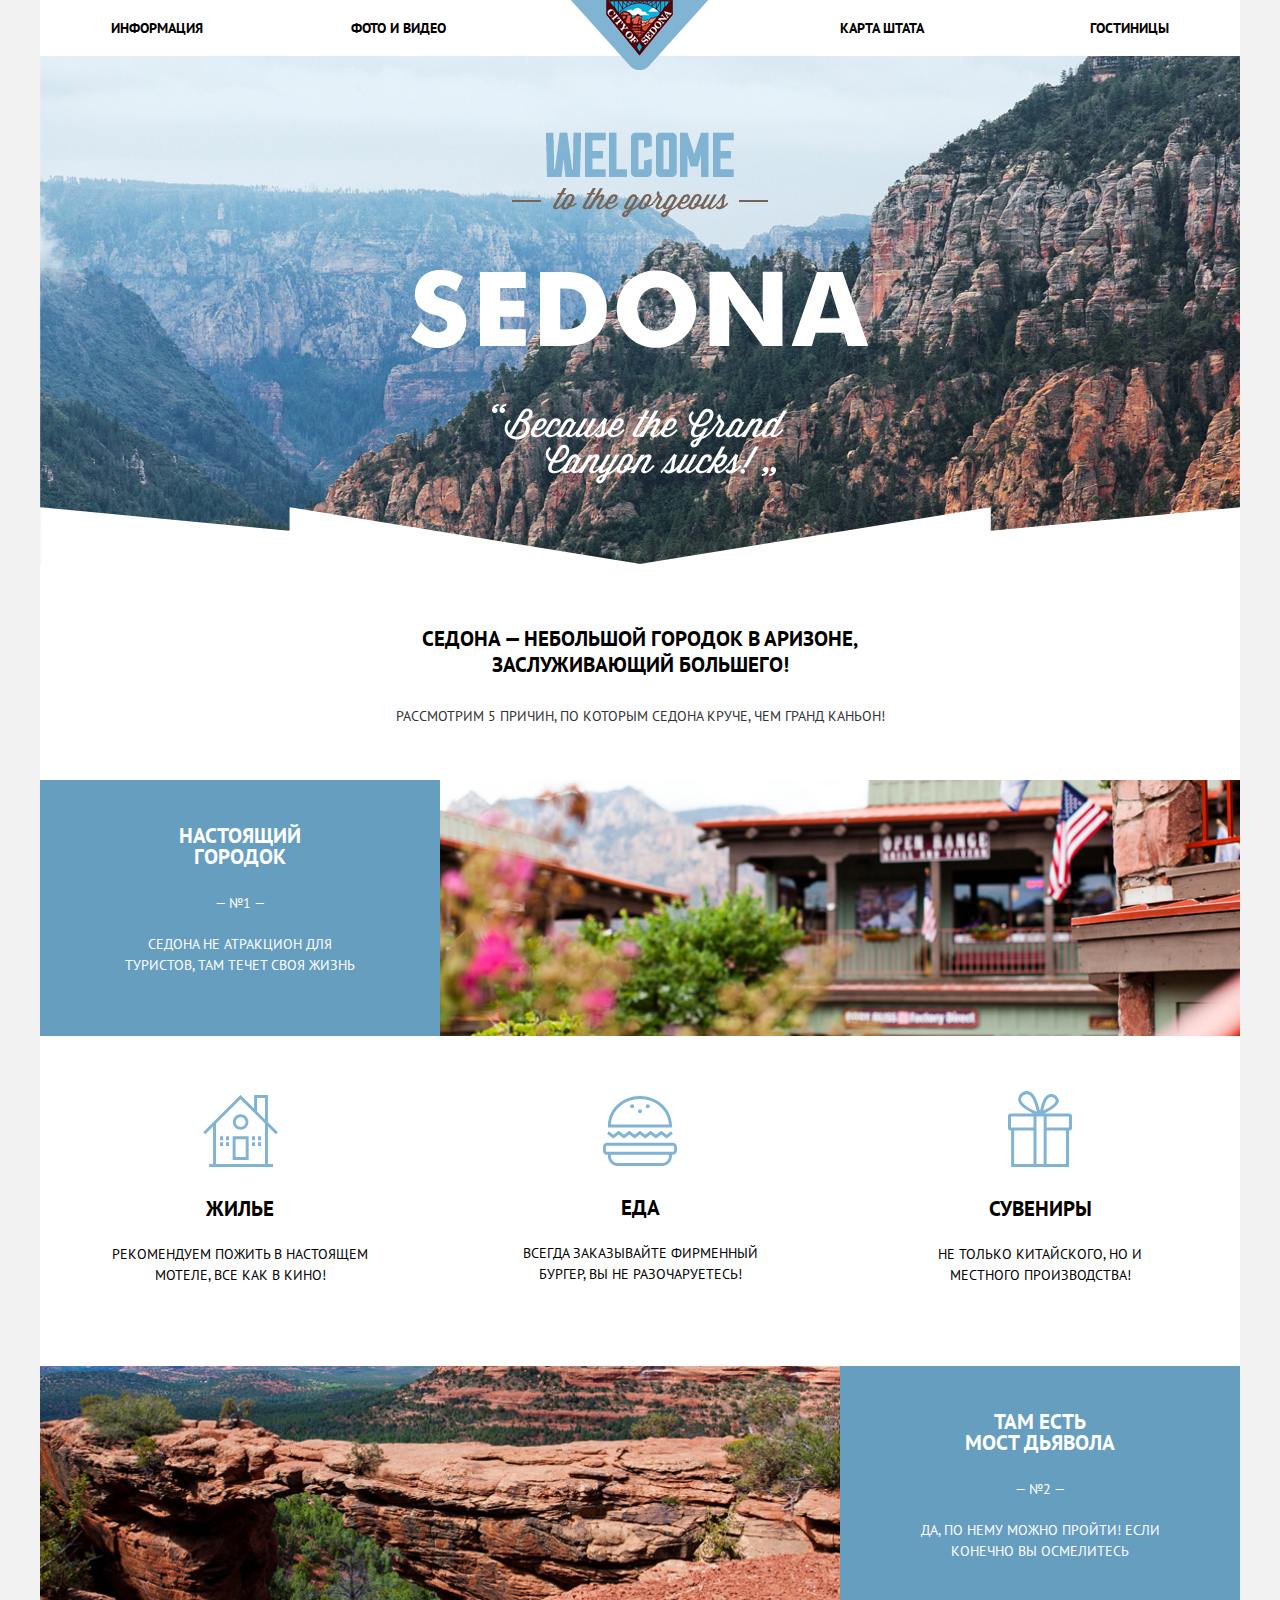
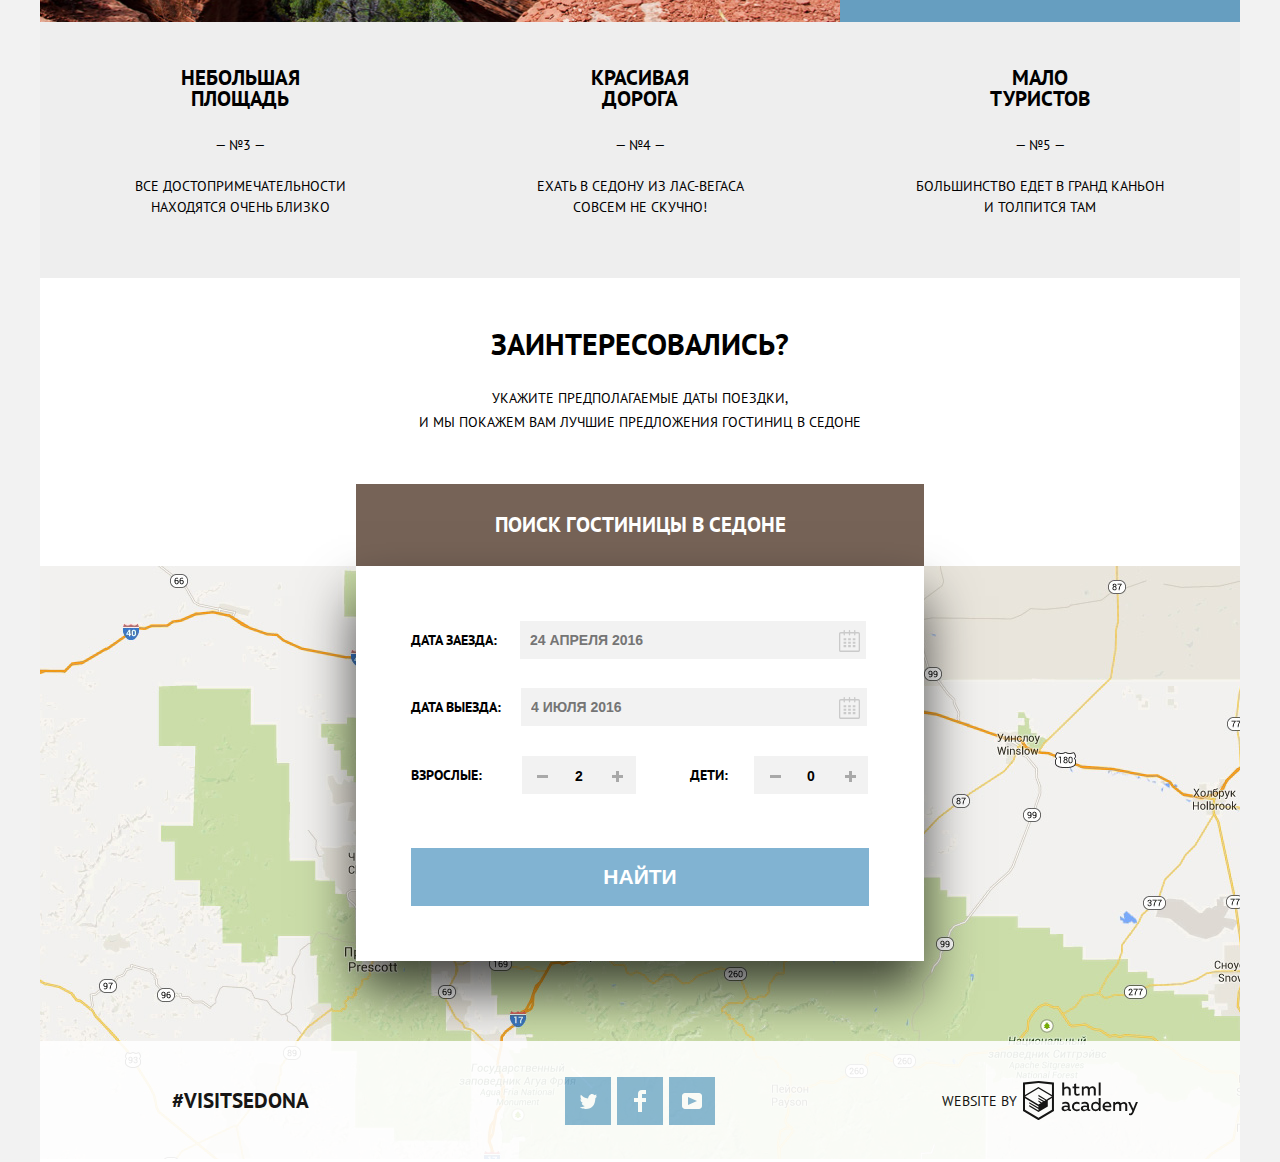
==== index.html @ 902f7853 "Полностью индексная и каталог" ====
<!DOCTYPE html>
<html lang="ru">
	<head>
		<meta charset="utf-8">
		<title>HTML Academy: Седона</title>
		<link href="css/normalize.css" rel="stylesheet">
		<link href="css/style.css" rel="stylesheet">
		<link href='https://fonts.googleapis.com/css?family=PT+Sans:400,700&subset=latin,cyrillic' rel='stylesheet' type='text/css'>
	</head>
	<body>
		<header class="main-header">
			<nav class="main-navigation">
				<a class="header-logo" href="index.html">
					<img src="img/logo.png" width="138" height="70" alt="Логотип city of Sedona">
				</a>
				<div class="container">
					<ul class="site-navigation site-navigation-left">
						<li><a href="info.html">информация</a></li>
						<li><a href="photo.html">фото и видео</a></li>
					</ul>
					<ul class="site-navigation site-navigation-right">
						<li><a href="statemap.html">карта штата</a></li>
						<li><a href="catalog.html">гостиницы</a></li>
					</ul>
				</div>
			</nav>
		</header>
		<main class="container">
			<section class="welcome-to-sedona">
				<h1 class="visually-hidden">Добро пожаловать в Седону</h1>
			</section>
			<section class="features-promo">
				<h2>Седона &mdash; небольшой городок в Аризоне,<br> заслуживающий большего!</h2>
				<p>Рассмотрим 5 причин, по которым Седона круче, чем Гранд каньон!</p>
			</section>
			<section class="features-list">
				<section class="feature pictured right">
					<h2>Настоящий<br>городок</h2>
					<span>&mdash; №1 &mdash;</span>
					<p>Седона не атракцион для туристов, там течет своя жизнь</p>
					<img src="img/motel_small.jpg" width="800" height="256" alt="Open Range">
				</section>
				<section class="feature with-icon apartments">
					<div class="feature-logo"><img src="img/icon-1.svg" alt="Логотип жилье"></div>
					<h2>Жилье</h2>
					<p>Рекомендуем пожить в настоящем<br>мотеле, все как в кино!</p>
				</section>
				<section class="feature with-icon food">
					<div class="feature-logo"><img src="img/icon-3.svg" alt="Логотип еда"></div>
					<h2>Еда</h2>
					<p>Всегда заказывайте фирменный бургер, вы не разочаруетесь!</p>
				</section>
				<section class="feature with-icon">
					<div class="feature-logo"><img src="img/icon-2.svg" alt="Логотип сувениры"></div>
					<h2>Сувениры</h2>
					<p>Не только китайского, но и местного производства!</p>
				</section>
				<section class="feature pictured left">
					<h2>Там&nbsp;есть<br>мост&nbsp;дьявола</h2>
					<span>&mdash; №2 &mdash;</span>
					<p>Да, по нему можно пройти! если конечно вы осмелитесь</p>
					<img src="img/canyon_small.jpg" width="800" height="256" alt="Devils bridge">
				</section>
				<section class="feature alternative">
					<h2>Небольшая<br>площадь</h2>
					<span>&mdash; №3 &mdash;</span>
					<p>Все достопримечательности находятся очень близко</p>
				</section>
				<section class="feature alternative">
					<h2>Красивая<br>дорога</h2>
					<span>&mdash; №4 &mdash;</span>
					<p>Ехать в Седону из Лас-Вегаса совсем не скучно!</p>
				</section>
				<section class="feature alternative">
					<h2>Мало<br>туристов</h2>
					<span>&mdash; №5 &mdash;</span>
					<p>Большинство едет в Гранд Каньон и толпится там</p>
				</section>
			</section>
			<section class="interested-in">
				<h3>Заинтересовались?</h3>
				<p>Укажите предполагаемые даты поездки,<br> и мы покажем вам лучшие предложения гостиниц в Седоне</p>
				<div class="search-form-title">
					<a >Поиск гостиницы в Седоне</a>
				</div>
			</section>
			<section class="hotel-search">
				<form class="search-form" action="#" method="get">
					<div class="form">
						<label for="day-in">Дата заезда:</label>
						<div class="form-date form-date-top">
							<input class="date field" type="text" id="day-in" name="in" placeholder="24 апреля 2016" required>
							<div class="form-img-container">
								<button class="calendar calendar-top"><span class="visually-hidden">Календарь</span>
									<svg xmlns="http://www.w3.org/2000/svg" width="21" height="22" viewBox="0 0 21 22"><path d="M19.251 2.025h-2.845V.648c0-.381-.294-.689-.656-.689-.363 0-.656.308-.656.689v1.377h-3.938V.648c0-.381-.294-.689-.655-.689-.363 0-.657.308-.657.689v1.377H5.906V.648c0-.381-.294-.689-.656-.689-.363 0-.657.308-.657.689v1.377H1.75C.784 2.025 0 2.847 0 3.862v16.302C0 21.179.784 22 1.75 22h17.501c.966 0 1.749-.821 1.749-1.836V3.862c0-1.015-.783-1.837-1.749-1.837zm.437 18.139a.448.448 0 0 1-.437.459H1.75a.45.45 0 0 1-.438-.459V3.862a.45.45 0 0 1 .438-.459h2.844v1.378c0 .381.294.689.657.689.362 0 .656-.308.656-.689V3.403h3.938v1.378c0 .381.294.689.657.689.361 0 .655-.308.655-.689V3.403h3.938v1.378c0 .381.293.689.656.689.362 0 .656-.308.656-.689V3.403h2.845c.241 0 .437.206.437.459v16.302z"/><path d="M4.594 8.225h2.625v2.066H4.594zM4.594 11.668h2.625v2.067H4.594zM4.594 15.112h2.625v2.066H4.594zM9.188 15.112h2.625v2.066H9.188zM9.188 11.668h2.625v2.067H9.188zM9.188 8.225h2.625v2.066H9.188zM13.781 15.112h2.625v2.066h-2.625zM13.781 11.668h2.625v2.067h-2.625zM13.781 8.225h2.625v2.066h-2.625z"/></svg>
								</button>
							</div>
						</div>
					</div>
					<div class="form">
						<label for="day-out">Дата выезда:</label>
						<div class="form-date form-date-bottom">
							<input class="date field" type="text" id="day-out" name="out" placeholder="4 июля 2016">
							<div class="form-img-container">
								<button class="calendar calendar-bottom"><span class="visually-hidden">Календарь</span>
									<svg xmlns="http://www.w3.org/2000/svg" width="21" height="22" viewBox="0 0 21 22"><path d="M19.251 2.025h-2.845V.648c0-.381-.294-.689-.656-.689-.363 0-.656.308-.656.689v1.377h-3.938V.648c0-.381-.294-.689-.655-.689-.363 0-.657.308-.657.689v1.377H5.906V.648c0-.381-.294-.689-.656-.689-.363 0-.657.308-.657.689v1.377H1.75C.784 2.025 0 2.847 0 3.862v16.302C0 21.179.784 22 1.75 22h17.501c.966 0 1.749-.821 1.749-1.836V3.862c0-1.015-.783-1.837-1.749-1.837zm.437 18.139a.448.448 0 0 1-.437.459H1.75a.45.45 0 0 1-.438-.459V3.862a.45.45 0 0 1 .438-.459h2.844v1.378c0 .381.294.689.657.689.362 0 .656-.308.656-.689V3.403h3.938v1.378c0 .381.294.689.657.689.361 0 .655-.308.655-.689V3.403h3.938v1.378c0 .381.293.689.656.689.362 0 .656-.308.656-.689V3.403h2.845c.241 0 .437.206.437.459v16.302z"/><path d="M4.594 8.225h2.625v2.066H4.594zM4.594 11.668h2.625v2.067H4.594zM4.594 15.112h2.625v2.066H4.594zM9.188 15.112h2.625v2.066H9.188zM9.188 11.668h2.625v2.067H9.188zM9.188 8.225h2.625v2.066H9.188zM13.781 15.112h2.625v2.066h-2.625zM13.781 11.668h2.625v2.067h-2.625zM13.781 8.225h2.625v2.066h-2.625z"/></svg>
								</button>
							</div>
						</div>
					</div>
					<div class="form separated-form">
						<div class="form-half-lenght">
							<label for="adult">Взрослые:</label>
							<div class="unit-container unit-container-left">
								<button class="left-container minus-btn" type="button">
								</button>
								<input class="unit field" type="text" name="adults" id="adult" value="2" required>
								<button class="left-container plus-btn" type="button">
								</button>
							</div>
						</div>
						<div class="form-half-lenght">
							<label for="kid">Дети:</label>
							<div class="unit-container unit-container-right">
								<button class="right-container minus-btn" type="button">
								</button>
								<input class="unit field" type="text" name="kids" id="kid" value="0">
								<button class="right-container plus-btn" type="button">
								</button>
							</div>
						</div>
					</div>
					<button class="btn search-btn">Найти</button>
				</form>
			</section>
			<section class="map">
				<img src="img/map.jpg" width="1200" height="592" alt="Карта месторасположения Седоны">
			</section>
		</main>
		<footer class="main-footer">
			<div class="container main-footer-position">
				<p class="footer-hashtag">#visitsedona</p>
				<div class="footer-social">
					<ul>
						<li><a class="social-button" href="#"><span class="visually-hidden">Твиттер</span>
						<svg xmlns="http://www.w3.org/2000/svg" xmlns:xlink="http://www.w3.org/1999/xlink" width="17" height="15" viewBox="0 0 17 15"><image overflow="visible" width="17" height="15"/><path fill="#FFF" d="M10.95.144c1.685-.496 2.984.27 3.577 1.179.673-.231 1.331-.481 2.011-.708a2.345 2.345 0 0 1-.857 1.768c.685.17 1.304-.491 1.304-.491-.169 1-1.006 1.788-1.563 2.024-.231 6.75-3.175 11.217-10.077 11.082h-.446c-.41 0-4.164-.46-4.898-1.887 2.271.196 3.893-.422 4.693-1.177-.96-.3-2.679-.477-2.979-2.95.349.106.564.228 1.19.119C1.705 8.247.374 7.53.448 5.33c.285.328 1.067.536 1.34.472C1.085 5.561-.182 2.442.894.85c1.818 1.854 3.735 3.606 7.152 3.773C8.254 2.33 9.183.793 10.95.144z"/></svg>
						</a></li>
						<li><a class="social-button" href="#"><span class="visually-hidden">Фейсбук</span>
						<svg xmlns="http://www.w3.org/2000/svg" width="12" height="22" viewBox="0 0 12 22"><path fill="#FFF" d="M12 4V0H8a4 4 0 0 0-4 4v4H0v4h4v10h4V12h4V8H8V4h4z"/></svg></a>
						</li>
						<li><a class="social-button" href="#"><span class="visually-hidden">Ютьюб</span>
						<svg xmlns="http://www.w3.org/2000/svg" xmlns:xlink="http://www.w3.org/1999/xlink" width="20" height="16" viewBox="0 0 20 16"><image overflow="visible" width="20" height="16"/><path fill="#FFF" d="M17 0H3C1.35 0 0 1.35 0 3v10c0 1.65 1.35 3 3 3h14c1.65 0 3-1.35 3-3V3c0-1.65-1.35-3-3-3zM6.027 11.998V4.002L15.014 8l-8.987 3.998z"/></svg></a>
						</li>
					</ul>
				</div>
				<div class="footer-copyright">
					<span>website by</span>
					<div class="footer-img-container">
						<a class="footer-copyright-button" href="https://htmlacademy.ru"><span class="visually-hidden">HTML Academy</span>
						<svg id="Layer_1" data-name="Layer 1" xmlns="http://www.w3.org/2000/svg" viewBox="0 0 108.08 36.85"><title>logo-htmlacademy-small1</title><path width="115" height="41" d="M44.61,26.88a2,2,0,0,0,.55-0.1v1.33a3.25,3.25,0,0,1-1.18.21,1.67,1.67,0,0,1-1.67-1,4.84,4.84,0,0,1-3.14,1.08c-1.51,0-2.91-.83-2.91-2.55,0-2.13,2-2.79,3.71-2.79a11.08,11.08,0,0,1,2.17.25v-0.3c0-1-.76-1.77-2.19-1.77a7.42,7.42,0,0,0-3,.64v-1.7a10.21,10.21,0,0,1,3.19-.55c2.36,0,3.81,1.12,3.81,3.65v3a0.54,0.54,0,0,0,.49.59h0.17Zm-6.44-1.13A1.35,1.35,0,0,0,39.63,27h0.11a3.39,3.39,0,0,0,2.41-1V24.58a9.72,9.72,0,0,0-1.81-.21c-1,0-2.16.33-2.16,1.38h0Zm12.36-6.11a5,5,0,0,1,2.57.64V22a4.08,4.08,0,0,0-2.3-.7,2.75,2.75,0,1,0,0,5.49,5,5,0,0,0,2.43-.64v1.71a6.27,6.27,0,0,1-2.76.57A4.21,4.21,0,0,1,46,24.51q0-.21,0-0.41a4.32,4.32,0,0,1,4.18-4.46h0.38Zm12.17,7.24a2,2,0,0,0,.55-0.1v1.33a3.25,3.25,0,0,1-1.18.21,1.67,1.67,0,0,1-1.67-1,4.84,4.84,0,0,1-3.14,1.08c-1.51,0-2.91-.83-2.91-2.55,0-2.13,2-2.79,3.71-2.79a11.08,11.08,0,0,1,2.17.25v-0.3c0-1-.76-1.77-2.19-1.77a7.42,7.42,0,0,0-3,.64v-1.7a10.21,10.21,0,0,1,3.19-.55c2.36,0,3.81,1.12,3.81,3.65v3a0.54,0.54,0,0,0,.49.59h0.17Zm-6.44-1.13A1.35,1.35,0,0,0,57.73,27h0.11a3.39,3.39,0,0,0,2.41-1V24.58a9.72,9.72,0,0,0-1.81-.21c-1.06,0-2.16.33-2.16,1.38h0ZM73,16V28.2H71.35V26.88a3.88,3.88,0,0,1-3.19,1.54,4.4,4.4,0,0,1,0-8.78,3.81,3.81,0,0,1,3,1.3V16H73Zm-4.53,5.22a2.76,2.76,0,1,0,0,5.52A2.86,2.86,0,0,0,71.15,25V23A2.91,2.91,0,0,0,68.49,21.27ZM79,19.64c3.31,0,4.46,2.68,3.92,5.09H76.7c0.21,1.5,1.67,2.11,3.19,2.11a6.11,6.11,0,0,0,2.64-.59v1.6a7.14,7.14,0,0,1-3,.57C77,28.42,74.78,27,74.78,24a4.18,4.18,0,0,1,4-4.39H79Zm0.09,1.54a2.28,2.28,0,0,0-2.44,2.1v0.06H81.3A2,2,0,0,0,79.13,21.18Zm5.73,7V19.87h1.65v1a3.81,3.81,0,0,1,2.78-1.27A2.86,2.86,0,0,1,91.89,21a4.12,4.12,0,0,1,2.91-1.33A3.06,3.06,0,0,1,98,23V28.2h-1.9V23.05a1.59,1.59,0,0,0-1.42-1.75H94.42a2.8,2.8,0,0,0-2.07,1.12V28.2h-1.9V23.05A1.59,1.59,0,0,0,89,21.31H88.8a3,3,0,0,0-2.21,1.29v5.63H84.86Zm21.31-8.33h1.9l-3.91,9.46c-0.9,2.17-2.09,2.86-3.35,2.86a4.76,4.76,0,0,1-1.1-.14V30.46a2.86,2.86,0,0,0,.85.12c0.9,0,1.58-.64,2.07-1.9l0.17-.42-4-8.4h2l2.86,6.29ZM38.73,1.46V6.22a3.81,3.81,0,0,1,2.7-1.14,3.25,3.25,0,0,1,3.44,3.4v5.15H43V8.72a1.81,1.81,0,0,0-1.61-2h-0.3a2.93,2.93,0,0,0-2.32,1.39v5.52h-1.9V1.46h1.9ZM49.94,2.31v3h3V6.91h-3v3.81c0,1.1.5,1.46,1.58,1.46a4.49,4.49,0,0,0,1.69-.33v1.6A6.8,6.8,0,0,1,51,13.8a2.55,2.55,0,0,1-2.86-2.74V6.89H46.58V5.26h1.5V2.74Zm5.4,11.31V5.28H57v1A3.81,3.81,0,0,1,59.77,5a2.86,2.86,0,0,1,2.6,1.33A4.12,4.12,0,0,1,65.28,5,3.06,3.06,0,0,1,68.44,8.4v5.21h-1.9V8.46a1.59,1.59,0,0,0-1.42-1.75H64.89a2.8,2.8,0,0,0-2.07,1.12v5.78h-1.9V8.46A1.59,1.59,0,0,0,59.5,6.71H59.27A3,3,0,0,0,57.06,8v5.63H55.34ZM71.17,1.45H73V13.6H71.17V1.45ZM14.71,0H14.55L0,1.54V28.21l14.55,8.66,14.55-8.66V1.54Zm12.5,27.1L14.55,34.64,1.9,27.12V16.18l12.59,7.5V25L5.86,19.9v1.31l8.68,5.21v1.39L5.87,22.65V24l8.68,5.21,8.75-5.24V18.31L27.2,16V27.12Zm0-12.53-3.48,2-1.6,1L14.51,13v1.31L21,18.23H21l-0.14.09-1,.54-5.37-3.2V17l4.24,2.52-1,.67-3.2-1.9v1.31l2.1,1.24L14.5,22.1,2,14.65,14.51,7.11Zm0-1.32L14.49,5.76,1.91,13.25v-10L14.56,1.92,27.21,3.25v10h0Z" transform="translate(0 -0.02)" fill="#231f20"/></svg>
						</a>
					</div>
				</div>
			</div>
		</footer>
	</body>
</html>
---- css/style.css ----
body {
	margin: 0;
 	padding: 0;

	font-size: 21px;
  	font-family: "PT Sans", Arial, sans-serif;
  	color: #000000;
  	font-weight: 400;
  	font-style: normal;
  	text-transform: uppercase;
  	line-height: 1;

  	background-color: #f2f2f2;
  	background-image: url(../img/intro_main_big.jpg);
  	background-repeat: no-repeat;
  	background-position: top center;
}

.inner-page {
	color: #000000;
	background-image: none;
	background-color: #f9f6f3;
}

.inner-page .main-header {
	margin-bottom: 0px;
}

a {
	text-decoration: none;
}

img {
	max-width: 100%;
	height: auto;
}

.visually-hidden:not(:focus):not(:active),
input[type="checkbox"].visually-hidden,
input[type="radio"].visually-hidden {
	position: absolute;

	width: 1px;
	height: 1px;
	margin: -1px;
	border: 0;
	padding: 0;

	white-space: nowrap;

	clip-path: inset(100%);
	clip: rect(0 0 0 0);
	overflow: hidden;
}

.container {
	width: 1200px;
	margin: 0 auto;
	background-color: #ffffff;
}

.main-navigation {
	margin: 0 auto;
	width: 1200px;
	font-size: 14px;
	line-height: 26px;
	font-weight: 700;
	background-color: #ffffff;
}

.header-logo img {
	position: absolute;
	z-index: 1;
	left: 0;
	right: 0;
	margin: auto;
}

.main-navigation .container{
	display: flex;
	justify-content:space-around;
}


.site-navigation {
	margin: 0 auto;
	padding: 0;
	list-style: none;  
}

.site-navigation a {
	display: block;
	padding: 15px 25px;
	vertical-align: middle;
	justify-content:space-between;
	color: #000000;
}

.site-navigation a:hover {
	color: #81b3d2;
}

.site-navigation a:focus {
	color: #766357;
}

.site-navigation a:active {
	color: rgba(0,0,0,0.33);
}

.site-navigation-left a:first-child {
	margin-right: 98px;
}

.site-navigation-right a:last-child {
	margin-left: 116px;
}

.site-navigation-left {
	display: flex;
	flex-wrap: wrap;
	margin-left: 46px;
	text-align: left;
	justify-content: flex-start;
}

.site-navigation-right {
	display: flex;
	flex-wrap: wrap;
	margin-right: 46px;
	text-align: right;
	justify-content: flex-end;
}

.welcome-to-sedona {
	margin-bottom:51px;
}

.features-promo {
	text-align: center;
	margin-top: 570px;
	margin-bottom: 51px;	
}

.features-promo h2 {
	font-size: 21px;
	line-height: 26px;
	margin-bottom:25px;
}

.features-promo p {
	font-size: 14px;
	line-height: 26px;
	color: #333333;
}

.features-list {
    width: 100%;
    display: flex;
    flex-flow: row wrap;
    justify-content: flex-start;
    counter-reset: features;
    text-align: center;
}

.features-list h2 {
	font-size: 21px;
	line-height: 21px;
	margin:0;
	margin-bottom: 23px;
}

.features-list span {
	font-size: 14px;
 	line-height: 21px;
}

.features-list p {
	font-size: 14px;
	line-height: 21px;
	margin: 0;
	margin-top: 20px;
}

.feature {
    flex: 1 1 21.33%;
    padding: 45px 6% 40px;
    width: 400px;
    box-sizing: border-box;
    height: 256px;
}

.feature.pictured {
    position: relative;
    flex-basis: 88.33%;
    overflow: hidden;
    color: white;
    background-color: #669EC0;
    height: 256px;
}

.feature.pictured img {
    position: absolute;
    top: 50%;
    width: 66.67%;
    height: 258px;
    transform: translateY(-50%);
    object-fit: cover;
}

.feature.with-icon {
	background-color: #ffffff;
	height: 330px;
	padding-top: 55px;
}

.feature.with-icon.apartments {
	padding-top:59px;
}

.feature.with-icon.food {
	padding-top:60px;
}

.feature-logo {
	margin-bottom: 28px;
}

.feature.with-icon h2,
.feature.with-icon p{
	margin: 0;
	padding: 0;
}

.feature.with-icon h2 {
	margin-bottom: 25px;
}

.feature.alternative {
	background-color: #eeeeee;
}

.feature.right {
    padding-right: 72.67%;
}

.feature.right img {
    right: 0;
}

.feature.left {
    padding-left: 72.67%;
}

.feature.left img {
    left: 0;
}

.interested-in {
	height: 288px;
	display: flex;
	flex-direction: column;
	text-align: center;
}

.interested-in h3{
	line-height: 36px;
	font-size: 30px;
	font-weight: bold;
	margin-top: 48px;
	margin-bottom: 10px;
}

.interested-in p{
	font-size: 14px;
	line-height: 24px;
	margin-bottom: 50px;
}

.search-form-title {
	display: inline-flex;
	align-items: center;
	justify-content: center;
	height: 86px;
	width: 568px;
	text-align: center;
	color: #ffffff;
    background-color: #766357;
    margin: 0 auto;
}

.search-form-title a{
	font-size: 21px;
    line-height: 26px;
    font-weight: bold;
}

.search-form-title:hover {
	background-color: #604e43;
}

.search-form-title:active {
	color: #857871;
    background-color: #503e33;
}

.hotel-search {
	position: absolute;
	top:2166px;
	left: 0;
	right: 0;
	margin: auto;
	padding: 55px; 

	box-sizing: border-box;
	width: 568px;
	height: 395px;
	text-align: center;
	background-color: white;
	box-shadow: 0 30px 50px rgba(0, 0, 0, 0.7);
}

.search-form {
	font-weight: bold;
	font-size: 14px;
	line-height: 26px;
}

.search-form .form {
	display: flex;
	align-items: center;
	justify-content: flex-start;
}

.form-date-top {
	margin-left: 23px;
}

.form-date-bottom {
	margin-left: 20px;
}

.form:first-child {
	margin-bottom: 29px;
}

.separated-form {
	margin-top:30px;
}

.form-half-lenght {
	box-sizing: border-box;
	display: flex;
	align-items: center;
}

.form-half-lenght:last-child {
	margin-left: 54px;
}

.unit-container-left {
	margin-left: 40px;
}

.unit-container-right {
	margin-left: 26px;
}

.search-form input[type="text"] {
	font-weight: bold;
	font-size: 14px;
	line-height: 26px;
	color: black;
	background-color: #f2f2f2;
	text-transform: uppercase;
	box-sizing: border-box;
	width: 346px;
	height: 38px;
	padding-top: 8px;
	padding-left: 10px;
	padding-right: 32px;
	padding-bottom: 8px;
	border:none;
}

.unit-container input[type="text"]{
	text-align: center;
	font-weight: bold;
	font-size: 14px;
	line-height: 26px;
	color: black;
	background-color: #f2f2f2;
	text-transform: uppercase;
	box-sizing: border-box;
	width: 114px;
	height: 38px;
	padding-top: 14px;
	padding-left: 25px;
	padding-right: 25px;
	padding-bottom: 13px;
	border:none;
}

.calendar {
	background:inherit;
	border: none;
	cursor: pointer;
	position: absolute;
	width: 21px;
	height: 22px;
}

.calendar path {
	fill: #cacaca;
}

.calendar:hover path {
	fill: #000000;
}

.calendar:active path {
	fill: #81b3d2;
}

.calendar-top {
	top: 16%;
	right: 70px;
}

.calendar-bottom {
	top: 33%;
	right: 70px;
}

.search-form .field {
	background-color: #f2f2f2;
}

.search-form .field:hover {
    background-color: #ebebeb;
}

.search-form .field:focus {
    background-color: #ffffff;
    outline: 2px solid #e5e5e5;
}

.left-container.minus-btn,
.left-container.plus-btn,
.right-container.minus-btn,
.right-container.plus-btn {
	position: absolute;
	width: 11px;
	height: 11px;
	font-size: 0;
	background:none;
	border: 0;
	cursor: pointer;
}

.left-container.minus-btn {
	top: 205px;
	left:181px;
}

.left-container.plus-btn {
	top: 205px;
	left:256px;
}

.right-container.minus-btn {
	top: 205px;
	left:414px;
}

.right-container.plus-btn {
	top: 205px;
	left:489px;
}

.plus-btn::after,
.minus-btn::after {
	content: "";
	position: absolute;
	top: 4px;
	left: 0px;
	width: 11px;
	height: 3px;
	background-color: #a9a9a9;
}

.plus-btn::before {
	content: "";
	position: absolute;
	top: 0px;
	left: 4px;
	width: 3px;
	height: 11px;
	background-color: #a9a9a9;
}

.plus-btn:hover::after,
.plus-btn:hover::before,
.minus-btn:hover::after {
	background-color: #000000;
}

.plus-btn:active::after,
.plus-btn:active::before,
.minus-btn:active::after {
	background-color:#81b3d2;
}

.btn.search-btn {
	display: block;
    width: 458px;
    height: 58px;
    margin: 0 auto;
    margin-top: 54px;
    padding: 14px 10px 15px;
    box-sizing: border-box;
    font-size: 21px;
    line-height: 26px;
    font-weight: bold;
    text-transform: uppercase;
    color: #ffffff;
    background-color: #81b3d2;
    border: none;
    outline: none;
}

.btn.search-btn:hover {
	background-color: #669ec0;
}

.btn.search-btn:active {
	background-color:#5496bd;
	color: #88b6d1;
}

.main-footer .container {
	box-sizing: border-box;
	width: 1200px;
	padding: 36px 0px;
}

.footer-hashtag,
.footer-social,
.footer-copyright {
	margin: 0;
	width: 256px;
}

.footer-copyright span {
	display: block;
	margin-left: 30px;
	font-size: 14px;
    line-height: 26px;
}

.footer-social {
	display: flex;
	text-align: center;
}

.main-footer .container {
	display: flex;
	align-items: center;
	text-align: center;
	justify-content: space-around;
	opacity: 0.9;
}

.footer-hashtag {
	font-size: 21px;
    line-height: 26px;
    font-weight: bold;
    text-decoration: none;
    color: #000000;
}

.footer-social ul {
	display: flex;
	flex-wrap: wrap;
	justify-content: space-between;
	width: 150px;
	margin: 0 auto;
	padding: 0;
	list-style: none;
}

.social-button {
	display: flex;
	align-items: center;
	justify-content: center;
	width: 46px;
	height: 48px;

	background-color: #81b3d2;
}

.social-button:hover {
	background-color: #669ec0;
}

.social-button:active {
	background-color: #5496bd;
}

.social-button:hover path {
	fill: #ffffff;
}

.social-button:active path {
	fill: #88b6d1;
}

.footer-copyright {
	display: flex;
	justify-content: space-between;
	align-items: center;
	text-align: center;
}

.footer-img-container {
	margin-right: 30px;
	width: 115px;
	height: 41px;
}

.footer-copyright-button path {
	fill: #000000;
}

.footer-copyright-button:hover path {
	fill: #81b3d2;
}

.footer-copyright-button:active path {
	fill: #c9c8c8;
}

.main-footer-position {
	margin-top: -121px;
}

/*Сетка для каталога*/

a.current-page,
a:hover.current-page,
a:active.current-page {
	color: #766357;
}

.searching-options {
	background-color: #554c4c;
	background-image: url("../img/catalog_background_img.jpg");
	background-repeat: no-repeat;
	width: 1200px;
	height: 217px;
}

.filter {
	box-sizing: border-box;
	width: 1200px;
	display: flex;
	padding-left: 72px;
	padding-top: 27px;
	padding-right: 44px;
	padding-bottom: 31px;
	color: #ffffff;
	font-size: 14px;
	line-height: 21px;
	width: 1200px;
	height: 217px;
}

.filter fieldset {
	margin:0;
	padding: 0;
	border: none;
}

.filter ul {
	list-style: none;
}

.filter legend {
	font-size: 16px;
	font-weight: bold;
	margin-bottom: 11px;
}

.filter li {
	margin-bottom: 25px;
}

.filter li:last-child {
	margin-bottom: 0px;
}

.filter-infrastructure {
	margin: 0;
	width: 241px;
	margin-right: 13px; 
}

.filter-type {
	margin: 0;
	width: 247px;
	margin-right: 239px;
}

.filter-option {
	position: relative;
	cursor: pointer;
}

.filter-option input[type="checkbox"] + .checkbox-indicator {
	position: absolute;
	top: -2px;
	left: -39px;
	width: 32px;
	height: 32px;
	background-image: url("../img/checkbox-off.svg");
	background-repeat: no-repeat;
}

.filter-option input[type="checkbox"]:checked + .checkbox-indicator {
	background-image: url("../img/checkbox-on.svg");
}

.filter-prise {
	margin: 0;
	width: 316px;
	justify-content: flex-end;
}

.filter-prise legend {
	margin-bottom: 9px;
	font-weight: 600;
	font-size: 16px;
	line-height: 21px;
}

.price-controls {
	position: relative;
	width: 314px;
	height: 32px;
	margin-bottom: 20px;
	font-size: 0;
	border: 2px solid #ffffff;
	border-radius: 2px;
}

.price-controls::after {
	content: "";
	position: absolute;
	top: 50%;
	left: 50%;
	width: 2px;
	height: 22px;
	background: #ffffff;
	transform: translate(-50%, -50%);
}

.prise-field {
	width: 40px;
	padding: 0;
	margin: 0;
	color: inherit;
	font: inherit;
	background: none;
	border: none;
}

.min-price,
.max-price {
	display: inline-block;
	font-size: 14px;
	vertical-align: top;
	cursor: pointer;
	width: 85px;
	line-height: 32px;
	width: 90px;
	padding-left: 60px;
}

.max-price {
	padding-right: 5px;
}

.range-controls {
	position: relative;
	margin-bottom: 32px;
}

.range-controls .scale {
	height: 2px;
	background: rgba(255,255,255,0.3);
}

.range-controls .bar {
	width: 80%;
	height: 2px;
	background-color: #ffffff;
}

.range-toggle {
	position: absolute;
	top: -9px;
	width: 4px;
	height: 4px;
	cursor: pointer;
}

.range-toggle-min {
	left: 0;
}

.range-toggle-max {
	left: 80%;
}

.filter-button.button {
	display: block;
	margin: 1px auto;
	margin-right: 96px;
	width: 137px;
	height: 36px;
	padding: 6px 30px;
	font-size: 14px;
	line-height: 20px;
	text-transform: uppercase;
	text-align: center;
	color: #ffffff;
	background: transparent;
	border: 2px solid #ffffff;
	border-radius:2px;
	outline: none;
	cursor: pointer;
}

.filter-button.button:hover {
	color: #000000;
    background: #ffffff;
}

.search-results {
	box-sizing: border-box;
	width: 1200px;
	padding-top: 20px;
	padding-bottom: 20px;
	padding-left: 72px;
	padding-right: 73px;
	border-bottom: 1px solid #e5e5e5;
	margin: 0;
	display: flex;
	justify-content:flex-start;

}

.number-of-coincidences,
.sort,
.sort-buttons,
.sort-links,
.sort-buttons-list {
	display: flex;
	align-items: center;
	text-align: center;
}

.number-of-coincidences span {
	font-weight: bold;
    font-size: 21px;
    line-height: 26px;
}

.sort {
	width: 353px;
	font-size: 12px;
	line-height: 18px;
	margin-top: 3px;
	margin-left: 48px;
}

.sort ul {
	list-style: none;
}

.sort-links-current {
	color: #81b3d2;
}

.sort-links {
	margin: 0;
	padding: 0;
	width: 239px;
	justify-content:space-between;
	margin-left: 40px;
}

.sort-links a {
	text-decoration: none;
    color: rgba(0, 0, 0, 0.3);
    border-bottom: 1px dotted #81b3d2;
}

.sort-links a:hover {
	color: #81b3d2;
    border-bottom: 1px dotted #81b3d2;
}

.sort-links a:active {
	color: #000000;
    border: none;
}

.sort-buttons {
	width: 34px;
	margin-left: 503px;
}

.sort-buttons ul {
	padding: 0;
	margin: 0;
	list-style: none;
}

.sort-buttons-list {
	display: flex;
	justify-content:space-between;
	width: 34px;
}

.sort-buttons-up path {
	fill: #cacaca;
}

.sort-buttons-up:hover path {
	fill: #231f20;
}

.sort-buttons-up:active path {
	fill: #81b3d2;
}

.sort-buttons-down path {
	fill: #81b3d2;
}

.catalog ul {
	list-style: none;
}

.hotel-title a {
	color: #000000;
	font-weight: bold;
    font-size: 21px;
    line-height: 26px;
}

.hotel-title a:hover {
    color: #81b3d2;
}

.hotel-title a:active {
    color: rgba(0, 0, 0, 0.3);
}

.hotel-title span {
	color: #333333;
	font-size: 14px;
    line-height: 21px;
}

.results-list {
	display: flex;
	flex-direction: column;
	padding: 0;
	margin: 0;
	list-style: none;
}

.results-item {
	box-sizing: border-box;
	width: 1200px;
	height: 151px;
	padding: 26px 73px;
	border-bottom: 1px solid #e5e5e5;
	display: flex;
	justify-content: space-between;
}

.results-picture {
	margin: 0;
	margin-top: 4px;
	width: 136px;
	margin-right: 30px;
}

.results-item-info a,
.results-item-book a{
	font-size: 14px;
    line-height: 21px;	
}

.results-item-info .button {
	color: #ffffff;
    background-color: #81b3d2;
}

.results-item-info .button:hover {
	background: #669ec0;
}

.results-item-info .button:active {
	color: rgba(255, 255, 255, 0.3);
    background: #5496bd;
}

.results-item-book .button{
	color: #ffffff;
    background-color: #766357;
}

.results-item-book .button:hover {
	background: #604e43;
}

.results-item-book .button:active {
	color: rgba(255, 255, 255, 0.3);
    background: #503e33;
}

.middle-section {
	margin: 0;
	width: 363px;
}

.middle-section h3 {
	margin: 0;
	margin-bottom: 5px;
	padding: 0;
}

.middle-section span {
	font-size: 14px;
    line-height: 21px;
}

.results {
	width: 258px;
	display: flex;
}

.results-item-links p {
	display: inline-block;
	margin: 0;
	padding: 0;
	font-size: 14px;
    line-height: 21px;
}

.results-item-links span {
	display: block;
    margin-bottom: 13px;
}

.results-left {
	box-sizing: border-box;
	width: 110px;
	margin-right: 6px;
}

.results-right {
	box-sizing: border-box;
	width: 142px;
}

.results-item-book .button,
.results-item-info .button{
	height: 27px;
	display: inline-block;
	padding: 3px 16px;
	font: inherit;
  	text-align: center;
	border: none;
	box-sizing: border-box;
	vertical-align: top;
	text-decoration: none;
}

.results-item-info {
	margin-right: 6px;
}

.rating {
	margin: 0;
	width: 111px;
	margin-left: 417px;
	text-align: right;
}

.rating-text {
	font-size: 14px;
    line-height: 21px;
}

.rating-bottom {
	text-align: center;
	vertical-align: middle;
	width: 110px;
	height: 27px;
	color: #666666;
	background-color: #f2f2f2;
	margin-top: 43px;
	margin-right: 1px;
}

.rating-top {
	margin-top: 4px;
	width: 110px;
	height: 20px;
	display: flex;
	justify-content:flex-end;

}

.rating-top svg:not(:first-child){
	margin-left: 6px;
}
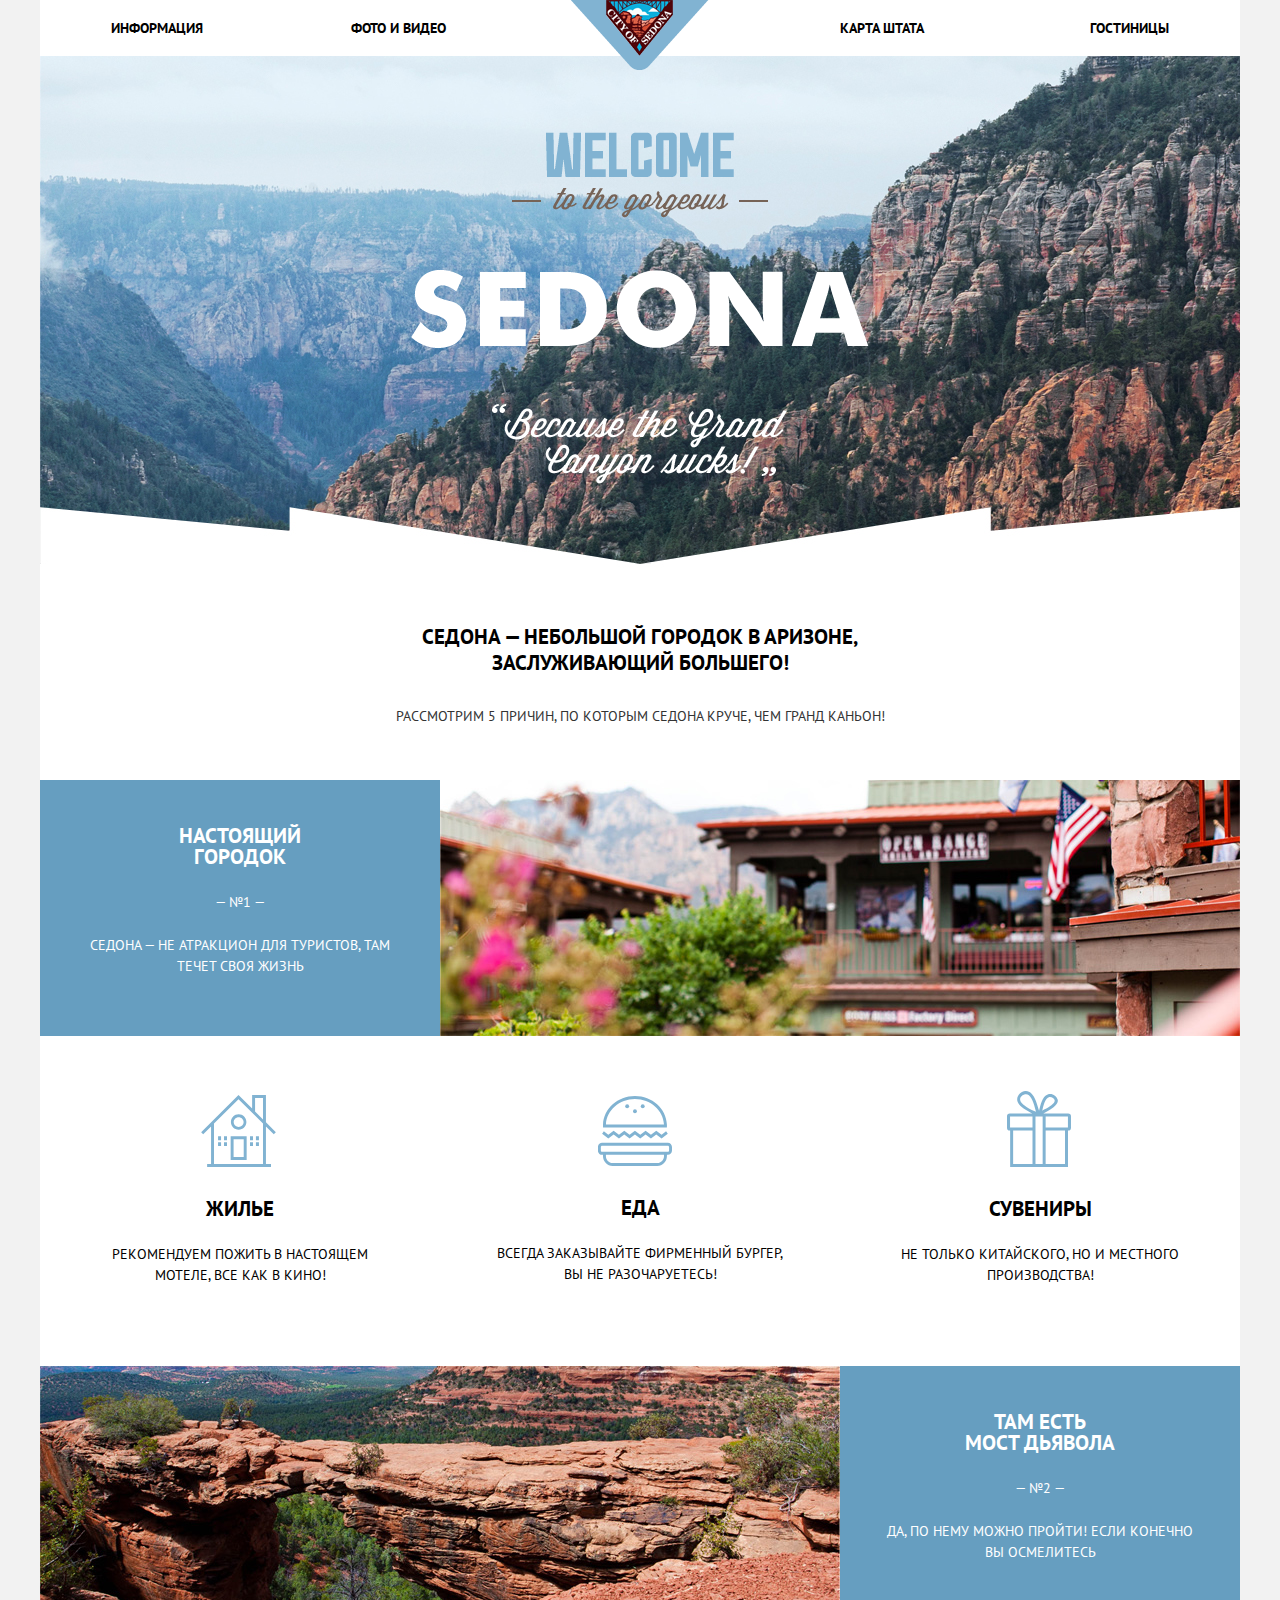
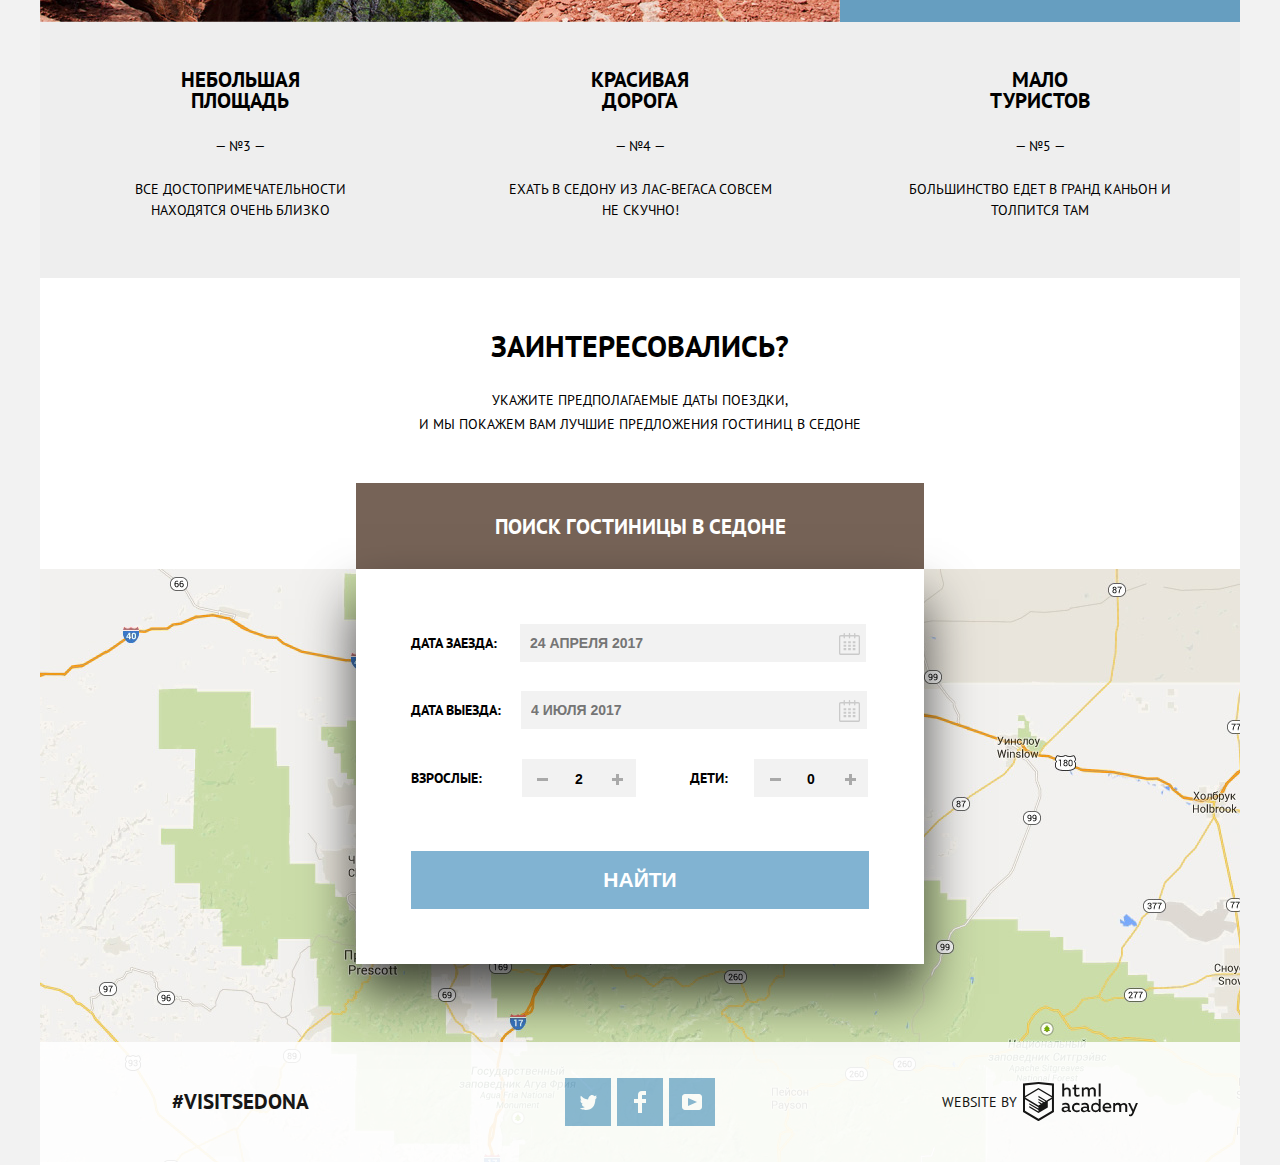
==== commit 600e9736: "Исправил по базовым критериям" ====
--- a/index.html
+++ b/index.html
@@ -1,167 +1,194 @@
 <!DOCTYPE html>
 <html lang="ru">
-	<head>
-		<meta charset="utf-8">
-		<title>HTML Academy: Седона</title>
-		<link href="css/normalize.css" rel="stylesheet">
-		<link href="css/style.css" rel="stylesheet">
-		<link href='https://fonts.googleapis.com/css?family=PT+Sans:400,700&subset=latin,cyrillic' rel='stylesheet' type='text/css'>
-	</head>
-	<body>
-		<header class="main-header">
-			<nav class="main-navigation">
-				<a class="header-logo" href="index.html">
-					<img src="img/logo.png" width="138" height="70" alt="Логотип city of Sedona">
-				</a>
-				<div class="container">
-					<ul class="site-navigation site-navigation-left">
-						<li><a href="info.html">информация</a></li>
-						<li><a href="photo.html">фото и видео</a></li>
-					</ul>
-					<ul class="site-navigation site-navigation-right">
-						<li><a href="statemap.html">карта штата</a></li>
-						<li><a href="catalog.html">гостиницы</a></li>
-					</ul>
-				</div>
-			</nav>
-		</header>
-		<main class="container">
-			<section class="welcome-to-sedona">
-				<h1 class="visually-hidden">Добро пожаловать в Седону</h1>
-			</section>
-			<section class="features-promo">
-				<h2>Седона &mdash; небольшой городок в Аризоне,<br> заслуживающий большего!</h2>
-				<p>Рассмотрим 5 причин, по которым Седона круче, чем Гранд каньон!</p>
-			</section>
-			<section class="features-list">
-				<section class="feature pictured right">
-					<h2>Настоящий<br>городок</h2>
-					<span>&mdash; №1 &mdash;</span>
-					<p>Седона не атракцион для туристов, там течет своя жизнь</p>
-					<img src="img/motel_small.jpg" width="800" height="256" alt="Open Range">
-				</section>
-				<section class="feature with-icon apartments">
-					<div class="feature-logo"><img src="img/icon-1.svg" alt="Логотип жилье"></div>
-					<h2>Жилье</h2>
-					<p>Рекомендуем пожить в настоящем<br>мотеле, все как в кино!</p>
-				</section>
-				<section class="feature with-icon food">
-					<div class="feature-logo"><img src="img/icon-3.svg" alt="Логотип еда"></div>
-					<h2>Еда</h2>
-					<p>Всегда заказывайте фирменный бургер, вы не разочаруетесь!</p>
-				</section>
-				<section class="feature with-icon">
-					<div class="feature-logo"><img src="img/icon-2.svg" alt="Логотип сувениры"></div>
-					<h2>Сувениры</h2>
-					<p>Не только китайского, но и местного производства!</p>
-				</section>
-				<section class="feature pictured left">
-					<h2>Там&nbsp;есть<br>мост&nbsp;дьявола</h2>
-					<span>&mdash; №2 &mdash;</span>
-					<p>Да, по нему можно пройти! если конечно вы осмелитесь</p>
-					<img src="img/canyon_small.jpg" width="800" height="256" alt="Devils bridge">
-				</section>
-				<section class="feature alternative">
-					<h2>Небольшая<br>площадь</h2>
-					<span>&mdash; №3 &mdash;</span>
-					<p>Все достопримечательности находятся очень близко</p>
-				</section>
-				<section class="feature alternative">
-					<h2>Красивая<br>дорога</h2>
-					<span>&mdash; №4 &mdash;</span>
-					<p>Ехать в Седону из Лас-Вегаса совсем не скучно!</p>
-				</section>
-				<section class="feature alternative">
-					<h2>Мало<br>туристов</h2>
-					<span>&mdash; №5 &mdash;</span>
-					<p>Большинство едет в Гранд Каньон и толпится там</p>
-				</section>
-			</section>
-			<section class="interested-in">
-				<h3>Заинтересовались?</h3>
-				<p>Укажите предполагаемые даты поездки,<br> и мы покажем вам лучшие предложения гостиниц в Седоне</p>
-				<div class="search-form-title">
-					<a >Поиск гостиницы в Седоне</a>
-				</div>
-			</section>
-			<section class="hotel-search">
-				<form class="search-form" action="#" method="get">
-					<div class="form">
-						<label for="day-in">Дата заезда:</label>
-						<div class="form-date form-date-top">
-							<input class="date field" type="text" id="day-in" name="in" placeholder="24 апреля 2016" required>
-							<div class="form-img-container">
-								<button class="calendar calendar-top"><span class="visually-hidden">Календарь</span>
-									<svg xmlns="http://www.w3.org/2000/svg" width="21" height="22" viewBox="0 0 21 22"><path d="M19.251 2.025h-2.845V.648c0-.381-.294-.689-.656-.689-.363 0-.656.308-.656.689v1.377h-3.938V.648c0-.381-.294-.689-.655-.689-.363 0-.657.308-.657.689v1.377H5.906V.648c0-.381-.294-.689-.656-.689-.363 0-.657.308-.657.689v1.377H1.75C.784 2.025 0 2.847 0 3.862v16.302C0 21.179.784 22 1.75 22h17.501c.966 0 1.749-.821 1.749-1.836V3.862c0-1.015-.783-1.837-1.749-1.837zm.437 18.139a.448.448 0 0 1-.437.459H1.75a.45.45 0 0 1-.438-.459V3.862a.45.45 0 0 1 .438-.459h2.844v1.378c0 .381.294.689.657.689.362 0 .656-.308.656-.689V3.403h3.938v1.378c0 .381.294.689.657.689.361 0 .655-.308.655-.689V3.403h3.938v1.378c0 .381.293.689.656.689.362 0 .656-.308.656-.689V3.403h2.845c.241 0 .437.206.437.459v16.302z"/><path d="M4.594 8.225h2.625v2.066H4.594zM4.594 11.668h2.625v2.067H4.594zM4.594 15.112h2.625v2.066H4.594zM9.188 15.112h2.625v2.066H9.188zM9.188 11.668h2.625v2.067H9.188zM9.188 8.225h2.625v2.066H9.188zM13.781 15.112h2.625v2.066h-2.625zM13.781 11.668h2.625v2.067h-2.625zM13.781 8.225h2.625v2.066h-2.625z"/></svg>
-								</button>
-							</div>
-						</div>
-					</div>
-					<div class="form">
-						<label for="day-out">Дата выезда:</label>
-						<div class="form-date form-date-bottom">
-							<input class="date field" type="text" id="day-out" name="out" placeholder="4 июля 2016">
-							<div class="form-img-container">
-								<button class="calendar calendar-bottom"><span class="visually-hidden">Календарь</span>
-									<svg xmlns="http://www.w3.org/2000/svg" width="21" height="22" viewBox="0 0 21 22"><path d="M19.251 2.025h-2.845V.648c0-.381-.294-.689-.656-.689-.363 0-.656.308-.656.689v1.377h-3.938V.648c0-.381-.294-.689-.655-.689-.363 0-.657.308-.657.689v1.377H5.906V.648c0-.381-.294-.689-.656-.689-.363 0-.657.308-.657.689v1.377H1.75C.784 2.025 0 2.847 0 3.862v16.302C0 21.179.784 22 1.75 22h17.501c.966 0 1.749-.821 1.749-1.836V3.862c0-1.015-.783-1.837-1.749-1.837zm.437 18.139a.448.448 0 0 1-.437.459H1.75a.45.45 0 0 1-.438-.459V3.862a.45.45 0 0 1 .438-.459h2.844v1.378c0 .381.294.689.657.689.362 0 .656-.308.656-.689V3.403h3.938v1.378c0 .381.294.689.657.689.361 0 .655-.308.655-.689V3.403h3.938v1.378c0 .381.293.689.656.689.362 0 .656-.308.656-.689V3.403h2.845c.241 0 .437.206.437.459v16.302z"/><path d="M4.594 8.225h2.625v2.066H4.594zM4.594 11.668h2.625v2.067H4.594zM4.594 15.112h2.625v2.066H4.594zM9.188 15.112h2.625v2.066H9.188zM9.188 11.668h2.625v2.067H9.188zM9.188 8.225h2.625v2.066H9.188zM13.781 15.112h2.625v2.066h-2.625zM13.781 11.668h2.625v2.067h-2.625zM13.781 8.225h2.625v2.066h-2.625z"/></svg>
-								</button>
-							</div>
-						</div>
-					</div>
-					<div class="form separated-form">
-						<div class="form-half-lenght">
-							<label for="adult">Взрослые:</label>
-							<div class="unit-container unit-container-left">
-								<button class="left-container minus-btn" type="button">
-								</button>
-								<input class="unit field" type="text" name="adults" id="adult" value="2" required>
-								<button class="left-container plus-btn" type="button">
-								</button>
-							</div>
-						</div>
-						<div class="form-half-lenght">
-							<label for="kid">Дети:</label>
-							<div class="unit-container unit-container-right">
-								<button class="right-container minus-btn" type="button">
-								</button>
-								<input class="unit field" type="text" name="kids" id="kid" value="0">
-								<button class="right-container plus-btn" type="button">
-								</button>
-							</div>
-						</div>
-					</div>
-					<button class="btn search-btn">Найти</button>
-				</form>
-			</section>
-			<section class="map">
-				<img src="img/map.jpg" width="1200" height="592" alt="Карта месторасположения Седоны">
-			</section>
-		</main>
-		<footer class="main-footer">
-			<div class="container main-footer-position">
-				<p class="footer-hashtag">#visitsedona</p>
-				<div class="footer-social">
-					<ul>
-						<li><a class="social-button" href="#"><span class="visually-hidden">Твиттер</span>
+
+<head>
+    <meta charset="utf-8">
+    <title>HTML Academy: Седона</title>
+    <link href="css/normalize.css" rel="stylesheet">
+    <link href="css/style.css" rel="stylesheet">
+    <link href='https://fonts.googleapis.com/css?family=PT+Sans:400,700&subset=latin,cyrillic' rel='stylesheet' type='text/css'>
+</head>
+
+<body>
+    <header class="main-header">
+        <nav class="main-navigation">
+            <a class="header-logo" href="index.html">
+                <img src="img/logo.png" width="138" height="70" alt="Логотип city of Sedona">
+            </a>
+            <div class="container">
+                <ul class="site-navigation site-navigation-left">
+                    <li><a href="info.html">информация</a>
+                    </li>
+                    <li><a href="photo.html">фото и видео</a>
+                    </li>
+                </ul>
+                <ul class="site-navigation site-navigation-right">
+                    <li><a href="statemap.html">карта штата</a>
+                    </li>
+                    <li><a href="catalog.html">гостиницы</a>
+                    </li>
+                </ul>
+            </div>
+        </nav>
+    </header>
+    <main class="container">
+        <section class="welcome-to-sedona">
+            <h1 class="visually-hidden">Добро пожаловать в Седону</h1>
+            <div class="welcome-image">
+                <img src="img/greeting-text.png" width="458" height="352" alt="welcome image">
+            </div>
+        </section>
+        <section class="features-promo">
+            <h2>Седона &mdash; небольшой городок в Аризоне,  заслуживающий большего!</h2>
+            <p>Рассмотрим 5 причин, по которым Седона круче, чем Гранд каньон!</p>
+        </section>
+        <section class="features-list">
+            <section class="feature pictured right">
+                <div>
+                    <h2>Настоящий городок</h2>
+                    <span>&mdash; №1 &mdash;</span>
+                    <p>Седона &mdash; не атракцион для туристов, там течет своя жизнь</p>
+                </div>
+                <img src="img/motel_small.jpg" width="800" height="256" alt="Open Range">
+            </section>
+            <section class="feature with-icon apartments">
+                <div class="feature-logo"><img src="img/icon-1.svg" alt="Логотип жилье">
+                </div>
+                <h2>Жилье</h2>
+                <p>Рекомендуем пожить в настоящем мотеле, все как в кино!</p>
+            </section>
+            <section class="feature with-icon food">
+                <div class="feature-logo"><img src="img/icon-3.svg" alt="Логотип еда">
+                </div>
+                <h2>Еда</h2>
+                <p>Всегда заказывайте фирменный бургер, вы не разочаруетесь!</p>
+            </section>
+            <section class="feature with-icon">
+                <div class="feature-logo"><img src="img/icon-2.svg" alt="Логотип сувениры">
+                </div>
+                <h2>Сувениры</h2>
+                <p>Не только китайского, но и местного производства!</p>
+            </section>
+            <section class="feature pictured left">
+                <div>
+                    <h2>Там&nbsp;есть<br>мост&nbsp;дьявола</h2>
+                    <span>&mdash; №2 &mdash;</span>
+                    <p>Да, по нему можно пройти! если конечно вы осмелитесь</p>
+                </div>
+                <img src="img/canyon_small.jpg" width="800" height="256" alt="Devils bridge">
+            </section>
+            <section class="feature alternative">
+                <h2>Небольшая площадь</h2>
+                <span>&mdash; №3 &mdash;</span>
+                <p>Все достопримечательности находятся очень близко</p>
+            </section>
+            <section class="feature alternative">
+                <h2>Красивая дорога</h2>
+                <span>&mdash; №4 &mdash;</span>
+                <p>Ехать в Седону из Лас-Вегаса совсем не скучно!</p>
+            </section>
+            <section class="feature alternative">
+                <h2>Мало туристов</h2>
+                <span>&mdash; №5 &mdash;</span>
+                <p>Большинство едет в Гранд Каньон и толпится там</p>
+            </section>
+        </section>
+        <section class="interested-in">
+            <h3>Заинтересовались?</h3>
+            <p>Укажите предполагаемые даты поездки,
+                <br> и мы покажем вам лучшие предложения гостиниц в Седоне</p>
+            <div class="search-form-title">
+                <a>Поиск гостиницы в Седоне</a>
+
+                <section class="hotel-search">
+                    <form class="search-form" action="#" method="get">
+                        <div class="form">
+                            <label for="day-in">Дата заезда:</label>
+                            <div class="form-date form-date-top">
+                                <input class="date field" type="text" id="day-in" name="in" placeholder="24 апреля 2017" required>
+                                <div class="form-img-container">
+                                    <button class="calendar calendar-top"><span class="visually-hidden">Календарь</span>
+                                        <svg xmlns="http://www.w3.org/2000/svg" width="21" height="22" viewBox="0 0 21 22">
+                                            <path d="M19.251 2.025h-2.845V.648c0-.381-.294-.689-.656-.689-.363 0-.656.308-.656.689v1.377h-3.938V.648c0-.381-.294-.689-.655-.689-.363 0-.657.308-.657.689v1.377H5.906V.648c0-.381-.294-.689-.656-.689-.363 0-.657.308-.657.689v1.377H1.75C.784 2.025 0 2.847 0 3.862v16.302C0 21.179.784 22 1.75 22h17.501c.966 0 1.749-.821 1.749-1.836V3.862c0-1.015-.783-1.837-1.749-1.837zm.437 18.139a.448.448 0 0 1-.437.459H1.75a.45.45 0 0 1-.438-.459V3.862a.45.45 0 0 1 .438-.459h2.844v1.378c0 .381.294.689.657.689.362 0 .656-.308.656-.689V3.403h3.938v1.378c0 .381.294.689.657.689.361 0 .655-.308.655-.689V3.403h3.938v1.378c0 .381.293.689.656.689.362 0 .656-.308.656-.689V3.403h2.845c.241 0 .437.206.437.459v16.302z" />
+                                            <path d="M4.594 8.225h2.625v2.066H4.594zM4.594 11.668h2.625v2.067H4.594zM4.594 15.112h2.625v2.066H4.594zM9.188 15.112h2.625v2.066H9.188zM9.188 11.668h2.625v2.067H9.188zM9.188 8.225h2.625v2.066H9.188zM13.781 15.112h2.625v2.066h-2.625zM13.781 11.668h2.625v2.067h-2.625zM13.781 8.225h2.625v2.066h-2.625z" />
+                                        </svg>
+                                    </button>
+                                </div>
+                            </div>
+                        </div>
+                        <div class="form">
+                            <label for="day-out">Дата выезда:</label>
+                            <div class="form-date form-date-bottom">
+                                <input class="date field" type="text" id="day-out" name="out" placeholder="4 июля 2017">
+                                <div class="form-img-container">
+                                    <button class="calendar calendar-bottom"><span class="visually-hidden">Календарь</span>
+                                        <svg xmlns="http://www.w3.org/2000/svg" width="21" height="22" viewBox="0 0 21 22">
+                                            <path d="M19.251 2.025h-2.845V.648c0-.381-.294-.689-.656-.689-.363 0-.656.308-.656.689v1.377h-3.938V.648c0-.381-.294-.689-.655-.689-.363 0-.657.308-.657.689v1.377H5.906V.648c0-.381-.294-.689-.656-.689-.363 0-.657.308-.657.689v1.377H1.75C.784 2.025 0 2.847 0 3.862v16.302C0 21.179.784 22 1.75 22h17.501c.966 0 1.749-.821 1.749-1.836V3.862c0-1.015-.783-1.837-1.749-1.837zm.437 18.139a.448.448 0 0 1-.437.459H1.75a.45.45 0 0 1-.438-.459V3.862a.45.45 0 0 1 .438-.459h2.844v1.378c0 .381.294.689.657.689.362 0 .656-.308.656-.689V3.403h3.938v1.378c0 .381.294.689.657.689.361 0 .655-.308.655-.689V3.403h3.938v1.378c0 .381.293.689.656.689.362 0 .656-.308.656-.689V3.403h2.845c.241 0 .437.206.437.459v16.302z" />
+                                            <path d="M4.594 8.225h2.625v2.066H4.594zM4.594 11.668h2.625v2.067H4.594zM4.594 15.112h2.625v2.066H4.594zM9.188 15.112h2.625v2.066H9.188zM9.188 11.668h2.625v2.067H9.188zM9.188 8.225h2.625v2.066H9.188zM13.781 15.112h2.625v2.066h-2.625zM13.781 11.668h2.625v2.067h-2.625zM13.781 8.225h2.625v2.066h-2.625z" />
+                                        </svg>
+                                    </button>
+                                </div>
+                            </div>
+                        </div>
+                        <div class="form separated-form">
+                            <div class="form-half-lenght">
+                                <label for="adult">Взрослые:</label>
+                                <div class="unit-container unit-container-left">
+                                    <button class="left-container minus-btn" type="button">
+                                    </button>
+                                    <input class="unit field" type="text" name="adults" id="adult" value="2" required>
+                                    <button class="left-container plus-btn" type="button">
+                                    </button>
+                                </div>
+                            </div>
+                            <div class="form-half-lenght">
+                                <label for="kid">Дети:</label>
+                                <div class="unit-container unit-container-right">
+                                    <button class="right-container minus-btn" type="button">
+                                    </button>
+                                    <input class="unit field" type="text" name="kids" id="kid" value="0">
+                                    <button class="right-container plus-btn" type="button">
+                                    </button>
+                                </div>
+                            </div>
+                        </div>
+                        <button class="btn search-btn">Найти</button>
+                    </form>
+                </section>
+            </div>
+        </section>
+
+        <section class="map">
+            <img src="img/map.jpg" width="1200" height="590" alt="Карта месторасположения Седоны">
+        </section>
+    </main>
+    <footer class="main-footer">
+        <div class="container main-footer-position">
+            <p class="footer-hashtag">#visitsedona</p>
+            <div class="footer-social">
+                <ul>
+                    <li><a class="social-button" href="#"><span class="visually-hidden">Твиттер</span>
 						<svg xmlns="http://www.w3.org/2000/svg" xmlns:xlink="http://www.w3.org/1999/xlink" width="17" height="15" viewBox="0 0 17 15"><image overflow="visible" width="17" height="15"/><path fill="#FFF" d="M10.95.144c1.685-.496 2.984.27 3.577 1.179.673-.231 1.331-.481 2.011-.708a2.345 2.345 0 0 1-.857 1.768c.685.17 1.304-.491 1.304-.491-.169 1-1.006 1.788-1.563 2.024-.231 6.75-3.175 11.217-10.077 11.082h-.446c-.41 0-4.164-.46-4.898-1.887 2.271.196 3.893-.422 4.693-1.177-.96-.3-2.679-.477-2.979-2.95.349.106.564.228 1.19.119C1.705 8.247.374 7.53.448 5.33c.285.328 1.067.536 1.34.472C1.085 5.561-.182 2.442.894.85c1.818 1.854 3.735 3.606 7.152 3.773C8.254 2.33 9.183.793 10.95.144z"/></svg>
-						</a></li>
-						<li><a class="social-button" href="#"><span class="visually-hidden">Фейсбук</span>
+						</a>
+                    </li>
+                    <li><a class="social-button" href="#"><span class="visually-hidden">Фейсбук</span>
 						<svg xmlns="http://www.w3.org/2000/svg" width="12" height="22" viewBox="0 0 12 22"><path fill="#FFF" d="M12 4V0H8a4 4 0 0 0-4 4v4H0v4h4v10h4V12h4V8H8V4h4z"/></svg></a>
-						</li>
-						<li><a class="social-button" href="#"><span class="visually-hidden">Ютьюб</span>
+                    </li>
+                    <li><a class="social-button" href="#"><span class="visually-hidden">Ютьюб</span>
 						<svg xmlns="http://www.w3.org/2000/svg" xmlns:xlink="http://www.w3.org/1999/xlink" width="20" height="16" viewBox="0 0 20 16"><image overflow="visible" width="20" height="16"/><path fill="#FFF" d="M17 0H3C1.35 0 0 1.35 0 3v10c0 1.65 1.35 3 3 3h14c1.65 0 3-1.35 3-3V3c0-1.65-1.35-3-3-3zM6.027 11.998V4.002L15.014 8l-8.987 3.998z"/></svg></a>
-						</li>
-					</ul>
-				</div>
-				<div class="footer-copyright">
-					<span>website by</span>
-					<div class="footer-img-container">
-						<a class="footer-copyright-button" href="https://htmlacademy.ru"><span class="visually-hidden">HTML Academy</span>
-						<svg id="Layer_1" data-name="Layer 1" xmlns="http://www.w3.org/2000/svg" viewBox="0 0 108.08 36.85"><title>logo-htmlacademy-small1</title><path width="115" height="41" d="M44.61,26.88a2,2,0,0,0,.55-0.1v1.33a3.25,3.25,0,0,1-1.18.21,1.67,1.67,0,0,1-1.67-1,4.84,4.84,0,0,1-3.14,1.08c-1.51,0-2.91-.83-2.91-2.55,0-2.13,2-2.79,3.71-2.79a11.08,11.08,0,0,1,2.17.25v-0.3c0-1-.76-1.77-2.19-1.77a7.42,7.42,0,0,0-3,.64v-1.7a10.21,10.21,0,0,1,3.19-.55c2.36,0,3.81,1.12,3.81,3.65v3a0.54,0.54,0,0,0,.49.59h0.17Zm-6.44-1.13A1.35,1.35,0,0,0,39.63,27h0.11a3.39,3.39,0,0,0,2.41-1V24.58a9.72,9.72,0,0,0-1.81-.21c-1,0-2.16.33-2.16,1.38h0Zm12.36-6.11a5,5,0,0,1,2.57.64V22a4.08,4.08,0,0,0-2.3-.7,2.75,2.75,0,1,0,0,5.49,5,5,0,0,0,2.43-.64v1.71a6.27,6.27,0,0,1-2.76.57A4.21,4.21,0,0,1,46,24.51q0-.21,0-0.41a4.32,4.32,0,0,1,4.18-4.46h0.38Zm12.17,7.24a2,2,0,0,0,.55-0.1v1.33a3.25,3.25,0,0,1-1.18.21,1.67,1.67,0,0,1-1.67-1,4.84,4.84,0,0,1-3.14,1.08c-1.51,0-2.91-.83-2.91-2.55,0-2.13,2-2.79,3.71-2.79a11.08,11.08,0,0,1,2.17.25v-0.3c0-1-.76-1.77-2.19-1.77a7.42,7.42,0,0,0-3,.64v-1.7a10.21,10.21,0,0,1,3.19-.55c2.36,0,3.81,1.12,3.81,3.65v3a0.54,0.54,0,0,0,.49.59h0.17Zm-6.44-1.13A1.35,1.35,0,0,0,57.73,27h0.11a3.39,3.39,0,0,0,2.41-1V24.58a9.72,9.72,0,0,0-1.81-.21c-1.06,0-2.16.33-2.16,1.38h0ZM73,16V28.2H71.35V26.88a3.88,3.88,0,0,1-3.19,1.54,4.4,4.4,0,0,1,0-8.78,3.81,3.81,0,0,1,3,1.3V16H73Zm-4.53,5.22a2.76,2.76,0,1,0,0,5.52A2.86,2.86,0,0,0,71.15,25V23A2.91,2.91,0,0,0,68.49,21.27ZM79,19.64c3.31,0,4.46,2.68,3.92,5.09H76.7c0.21,1.5,1.67,2.11,3.19,2.11a6.11,6.11,0,0,0,2.64-.59v1.6a7.14,7.14,0,0,1-3,.57C77,28.42,74.78,27,74.78,24a4.18,4.18,0,0,1,4-4.39H79Zm0.09,1.54a2.28,2.28,0,0,0-2.44,2.1v0.06H81.3A2,2,0,0,0,79.13,21.18Zm5.73,7V19.87h1.65v1a3.81,3.81,0,0,1,2.78-1.27A2.86,2.86,0,0,1,91.89,21a4.12,4.12,0,0,1,2.91-1.33A3.06,3.06,0,0,1,98,23V28.2h-1.9V23.05a1.59,1.59,0,0,0-1.42-1.75H94.42a2.8,2.8,0,0,0-2.07,1.12V28.2h-1.9V23.05A1.59,1.59,0,0,0,89,21.31H88.8a3,3,0,0,0-2.21,1.29v5.63H84.86Zm21.31-8.33h1.9l-3.91,9.46c-0.9,2.17-2.09,2.86-3.35,2.86a4.76,4.76,0,0,1-1.1-.14V30.46a2.86,2.86,0,0,0,.85.12c0.9,0,1.58-.64,2.07-1.9l0.17-.42-4-8.4h2l2.86,6.29ZM38.73,1.46V6.22a3.81,3.81,0,0,1,2.7-1.14,3.25,3.25,0,0,1,3.44,3.4v5.15H43V8.72a1.81,1.81,0,0,0-1.61-2h-0.3a2.93,2.93,0,0,0-2.32,1.39v5.52h-1.9V1.46h1.9ZM49.94,2.31v3h3V6.91h-3v3.81c0,1.1.5,1.46,1.58,1.46a4.49,4.49,0,0,0,1.69-.33v1.6A6.8,6.8,0,0,1,51,13.8a2.55,2.55,0,0,1-2.86-2.74V6.89H46.58V5.26h1.5V2.74Zm5.4,11.31V5.28H57v1A3.81,3.81,0,0,1,59.77,5a2.86,2.86,0,0,1,2.6,1.33A4.12,4.12,0,0,1,65.28,5,3.06,3.06,0,0,1,68.44,8.4v5.21h-1.9V8.46a1.59,1.59,0,0,0-1.42-1.75H64.89a2.8,2.8,0,0,0-2.07,1.12v5.78h-1.9V8.46A1.59,1.59,0,0,0,59.5,6.71H59.27A3,3,0,0,0,57.06,8v5.63H55.34ZM71.17,1.45H73V13.6H71.17V1.45ZM14.71,0H14.55L0,1.54V28.21l14.55,8.66,14.55-8.66V1.54Zm12.5,27.1L14.55,34.64,1.9,27.12V16.18l12.59,7.5V25L5.86,19.9v1.31l8.68,5.21v1.39L5.87,22.65V24l8.68,5.21,8.75-5.24V18.31L27.2,16V27.12Zm0-12.53-3.48,2-1.6,1L14.51,13v1.31L21,18.23H21l-0.14.09-1,.54-5.37-3.2V17l4.24,2.52-1,.67-3.2-1.9v1.31l2.1,1.24L14.5,22.1,2,14.65,14.51,7.11Zm0-1.32L14.49,5.76,1.91,13.25v-10L14.56,1.92,27.21,3.25v10h0Z" transform="translate(0 -0.02)" fill="#231f20"/></svg>
+                    </li>
+                </ul>
+            </div>
+            <div class="footer-copyright">
+                <span>website by</span>
+                <div class="footer-img-container">
+                    <a class="footer-copyright-button" href="https://htmlacademy.ru"><span class="visually-hidden">HTML Academy</span>
+						<svg id="Layer_1" data-name="Layer 1" xmlns="http://www.w3.org/2000/svg" viewBox="0 0 108.08 36.85"><title>logo-htmlacademy-small1</title><path d="M44.61,26.88a2,2,0,0,0,.55-0.1v1.33a3.25,3.25,0,0,1-1.18.21,1.67,1.67,0,0,1-1.67-1,4.84,4.84,0,0,1-3.14,1.08c-1.51,0-2.91-.83-2.91-2.55,0-2.13,2-2.79,3.71-2.79a11.08,11.08,0,0,1,2.17.25v-0.3c0-1-.76-1.77-2.19-1.77a7.42,7.42,0,0,0-3,.64v-1.7a10.21,10.21,0,0,1,3.19-.55c2.36,0,3.81,1.12,3.81,3.65v3a0.54,0.54,0,0,0,.49.59h0.17Zm-6.44-1.13A1.35,1.35,0,0,0,39.63,27h0.11a3.39,3.39,0,0,0,2.41-1V24.58a9.72,9.72,0,0,0-1.81-.21c-1,0-2.16.33-2.16,1.38h0Zm12.36-6.11a5,5,0,0,1,2.57.64V22a4.08,4.08,0,0,0-2.3-.7,2.75,2.75,0,1,0,0,5.49,5,5,0,0,0,2.43-.64v1.71a6.27,6.27,0,0,1-2.76.57A4.21,4.21,0,0,1,46,24.51q0-.21,0-0.41a4.32,4.32,0,0,1,4.18-4.46h0.38Zm12.17,7.24a2,2,0,0,0,.55-0.1v1.33a3.25,3.25,0,0,1-1.18.21,1.67,1.67,0,0,1-1.67-1,4.84,4.84,0,0,1-3.14,1.08c-1.51,0-2.91-.83-2.91-2.55,0-2.13,2-2.79,3.71-2.79a11.08,11.08,0,0,1,2.17.25v-0.3c0-1-.76-1.77-2.19-1.77a7.42,7.42,0,0,0-3,.64v-1.7a10.21,10.21,0,0,1,3.19-.55c2.36,0,3.81,1.12,3.81,3.65v3a0.54,0.54,0,0,0,.49.59h0.17Zm-6.44-1.13A1.35,1.35,0,0,0,57.73,27h0.11a3.39,3.39,0,0,0,2.41-1V24.58a9.72,9.72,0,0,0-1.81-.21c-1.06,0-2.16.33-2.16,1.38h0ZM73,16V28.2H71.35V26.88a3.88,3.88,0,0,1-3.19,1.54,4.4,4.4,0,0,1,0-8.78,3.81,3.81,0,0,1,3,1.3V16H73Zm-4.53,5.22a2.76,2.76,0,1,0,0,5.52A2.86,2.86,0,0,0,71.15,25V23A2.91,2.91,0,0,0,68.49,21.27ZM79,19.64c3.31,0,4.46,2.68,3.92,5.09H76.7c0.21,1.5,1.67,2.11,3.19,2.11a6.11,6.11,0,0,0,2.64-.59v1.6a7.14,7.14,0,0,1-3,.57C77,28.42,74.78,27,74.78,24a4.18,4.18,0,0,1,4-4.39H79Zm0.09,1.54a2.28,2.28,0,0,0-2.44,2.1v0.06H81.3A2,2,0,0,0,79.13,21.18Zm5.73,7V19.87h1.65v1a3.81,3.81,0,0,1,2.78-1.27A2.86,2.86,0,0,1,91.89,21a4.12,4.12,0,0,1,2.91-1.33A3.06,3.06,0,0,1,98,23V28.2h-1.9V23.05a1.59,1.59,0,0,0-1.42-1.75H94.42a2.8,2.8,0,0,0-2.07,1.12V28.2h-1.9V23.05A1.59,1.59,0,0,0,89,21.31H88.8a3,3,0,0,0-2.21,1.29v5.63H84.86Zm21.31-8.33h1.9l-3.91,9.46c-0.9,2.17-2.09,2.86-3.35,2.86a4.76,4.76,0,0,1-1.1-.14V30.46a2.86,2.86,0,0,0,.85.12c0.9,0,1.58-.64,2.07-1.9l0.17-.42-4-8.4h2l2.86,6.29ZM38.73,1.46V6.22a3.81,3.81,0,0,1,2.7-1.14,3.25,3.25,0,0,1,3.44,3.4v5.15H43V8.72a1.81,1.81,0,0,0-1.61-2h-0.3a2.93,2.93,0,0,0-2.32,1.39v5.52h-1.9V1.46h1.9ZM49.94,2.31v3h3V6.91h-3v3.81c0,1.1.5,1.46,1.58,1.46a4.49,4.49,0,0,0,1.69-.33v1.6A6.8,6.8,0,0,1,51,13.8a2.55,2.55,0,0,1-2.86-2.74V6.89H46.58V5.26h1.5V2.74Zm5.4,11.31V5.28H57v1A3.81,3.81,0,0,1,59.77,5a2.86,2.86,0,0,1,2.6,1.33A4.12,4.12,0,0,1,65.28,5,3.06,3.06,0,0,1,68.44,8.4v5.21h-1.9V8.46a1.59,1.59,0,0,0-1.42-1.75H64.89a2.8,2.8,0,0,0-2.07,1.12v5.78h-1.9V8.46A1.59,1.59,0,0,0,59.5,6.71H59.27A3,3,0,0,0,57.06,8v5.63H55.34ZM71.17,1.45H73V13.6H71.17V1.45ZM14.71,0H14.55L0,1.54V28.21l14.55,8.66,14.55-8.66V1.54Zm12.5,27.1L14.55,34.64,1.9,27.12V16.18l12.59,7.5V25L5.86,19.9v1.31l8.68,5.21v1.39L5.87,22.65V24l8.68,5.21,8.75-5.24V18.31L27.2,16V27.12Zm0-12.53-3.48,2-1.6,1L14.51,13v1.31L21,18.23H21l-0.14.09-1,.54-5.37-3.2V17l4.24,2.52-1,.67-3.2-1.9v1.31l2.1,1.24L14.5,22.1,2,14.65,14.51,7.11Zm0-1.32L14.49,5.76,1.91,13.25v-10L14.56,1.92,27.21,3.25v10h0Z" transform="translate(0 -0.02)" fill="#231f20"/></svg>
 						</a>
-					</div>
-				</div>
-			</div>
-		</footer>
-	</body>
+                </div>
+            </div>
+        </div>
+    </footer>
+</body>
+
 </html>
--- a/css/style.css
+++ b/css/style.css
@@ -1,159 +1,141 @@
 body {
-	margin: 0;
- 	padding: 0;
-
-	font-size: 21px;
-  	font-family: "PT Sans", Arial, sans-serif;
-  	color: #000000;
-  	font-weight: 400;
-  	font-style: normal;
-  	text-transform: uppercase;
-  	line-height: 1;
-
-  	background-color: #f2f2f2;
-  	background-image: url(../img/intro_main_big.jpg);
-  	background-repeat: no-repeat;
-  	background-position: top center;
-}
-
+    margin: 0;
+    padding: 0;
+    font-size: 21px;
+    font-family: "PT Sans", Arial, sans-serif;
+    color: #000000;
+    font-weight: 400;
+    font-style: normal;
+    text-transform: uppercase;
+    line-height: 1;
+    background-color: #f2f2f2;
+}
 .inner-page {
-	color: #000000;
-	background-image: none;
-	background-color: #f9f6f3;
-}
-
+    color: #000000;
+    background-image: none;
+    background-color: #f9f6f3;
+}
 .inner-page .main-header {
-	margin-bottom: 0px;
-}
-
+    margin-bottom: 0px;
+}
 a {
-	text-decoration: none;
-}
-
+    text-decoration: none;
+}
 img {
-	max-width: 100%;
-	height: auto;
-}
-
+    max-width: 100%;
+    height: auto;
+}
 .visually-hidden:not(:focus):not(:active),
 input[type="checkbox"].visually-hidden,
 input[type="radio"].visually-hidden {
-	position: absolute;
-
-	width: 1px;
-	height: 1px;
-	margin: -1px;
-	border: 0;
-	padding: 0;
-
-	white-space: nowrap;
-
-	clip-path: inset(100%);
-	clip: rect(0 0 0 0);
-	overflow: hidden;
-}
-
+    position: absolute;
+    width: 1px;
+    height: 1px;
+    margin: -1px;
+    border: 0;
+    padding: 0;
+    white-space: nowrap;
+    clip-path: inset(100%);
+    clip: rect(0 0 0 0);
+    overflow: hidden;
+}
 .container {
-	width: 1200px;
-	margin: 0 auto;
-	background-color: #ffffff;
-}
-
+    width: 1200px;
+    margin: 0 auto;
+    background-color: #ffffff;
+}
 .main-navigation {
-	margin: 0 auto;
-	width: 1200px;
-	font-size: 14px;
-	line-height: 26px;
-	font-weight: 700;
-	background-color: #ffffff;
-}
-
+    margin: 0 auto;
+    width: 1200px;
+    font-size: 14px;
+    line-height: 26px;
+    font-weight: 700;
+    background-color: #ffffff;
+}
 .header-logo img {
-	position: absolute;
-	z-index: 1;
-	left: 0;
-	right: 0;
-	margin: auto;
-}
-
-.main-navigation .container{
-	display: flex;
-	justify-content:space-around;
-}
-
-
+    position: absolute;
+    z-index: 1;
+    left: 0;
+    right: 0;
+    margin: auto;
+}
+.main-navigation .container {
+    display: flex;
+    justify-content: space-around;
+}
 .site-navigation {
-	margin: 0 auto;
-	padding: 0;
-	list-style: none;  
-}
-
+    margin: 0 auto;
+    padding: 0;
+    list-style: none;
+}
 .site-navigation a {
-	display: block;
-	padding: 15px 25px;
-	vertical-align: middle;
-	justify-content:space-between;
-	color: #000000;
-}
-
+    display: block;
+    padding: 15px 25px;
+    vertical-align: middle;
+    justify-content: space-between;
+    color: #000000;
+}
 .site-navigation a:hover {
-	color: #81b3d2;
-}
-
+    color: #81b3d2;
+}
 .site-navigation a:focus {
-	color: #766357;
-}
-
+    color: #766357;
+}
 .site-navigation a:active {
-	color: rgba(0,0,0,0.33);
-}
-
+    color: rgba(0, 0, 0, 0.33);
+}
 .site-navigation-left a:first-child {
-	margin-right: 98px;
-}
-
+    margin-right: 98px;
+}
 .site-navigation-right a:last-child {
-	margin-left: 116px;
-}
-
+    margin-left: 116px;
+}
 .site-navigation-left {
-	display: flex;
-	flex-wrap: wrap;
-	margin-left: 46px;
-	text-align: left;
-	justify-content: flex-start;
-}
-
+    display: flex;
+    flex-wrap: wrap;
+    margin-left: 46px;
+    text-align: left;
+    justify-content: flex-start;
+}
 .site-navigation-right {
-	display: flex;
-	flex-wrap: wrap;
-	margin-right: 46px;
-	text-align: right;
-	justify-content: flex-end;
-}
-
+    display: flex;
+    flex-wrap: wrap;
+    margin-right: 46px;
+    text-align: right;
+    justify-content: flex-end;
+}
 .welcome-to-sedona {
-	margin-bottom:51px;
-}
-
+    margin-bottom: 3px;
+}
+.welcome-image {
+	text-align: center;
+	height: 565px;
+	background-image: url("../img/intro_small_.jpg");
+	background-position: top center;
+	background-repeat: no-repeat;
+}
+.welcome-image img {
+    width: 458px;
+    height: 352px;
+    padding-top: 76px;
+    padding-bottom: 70px;
+}
 .features-promo {
-	text-align: center;
-	margin-top: 570px;
-	margin-bottom: 51px;	
-}
-
+    text-align: center;
+    margin-bottom: 51px;
+}
 .features-promo h2 {
-	font-size: 21px;
-	line-height: 26px;
-	margin-bottom:25px;
-}
-
+    margin: 0;
+    font-size: 21px;
+    line-height: 26px;
+    margin-bottom: 27px;
+    padding: 0px 300px;
+}
 .features-promo p {
-	font-size: 14px;
-	line-height: 26px;
-	color: #333333;
-}
-
+    font-size: 14px;
+    line-height: 26px;
+    color: #333333;
+}
 .features-list {
     width: 100%;
     display: flex;
@@ -162,34 +144,28 @@
     counter-reset: features;
     text-align: center;
 }
-
 .features-list h2 {
-	font-size: 21px;
-	line-height: 21px;
-	margin:0;
-	margin-bottom: 23px;
-}
-
+    font-size: 21px;
+    line-height: 21px;
+    margin: 0;
+    margin-bottom: 22px;
+}
 .features-list span {
-	font-size: 14px;
- 	line-height: 21px;
-}
-
+    font-size: 14px;
+    line-height: 21px;
+}
 .features-list p {
-	font-size: 14px;
-	line-height: 21px;
-	margin: 0;
-	margin-top: 20px;
-}
-
+    font-size: 14px;
+    line-height: 21px;
+    margin: 0;
+    margin-top: 22px;
+}
 .feature {
     flex: 1 1 21.33%;
-    padding: 45px 6% 40px;
+    padding: 45px 50px 40px;
     width: 400px;
     box-sizing: border-box;
-    height: 256px;
-}
-
+}
 .feature.pictured {
     position: relative;
     flex-basis: 88.33%;
@@ -197,322 +173,283 @@
     color: white;
     background-color: #669EC0;
     height: 256px;
-}
-
-.feature.pictured img {
-    position: absolute;
-    top: 50%;
+    display: flex;
+    padding: 0;
+}
+.pictured div {} .pictured h2 {
+    padding: 0px 50px;
+}
+.pictured img {
     width: 66.67%;
-    height: 258px;
-    transform: translateY(-50%);
-    object-fit: cover;
-}
-
+}
 .feature.with-icon {
-	background-color: #ffffff;
-	height: 330px;
-	padding-top: 55px;
-}
-
+    background-color: #ffffff;
+    height: 330px;
+    padding-top: 55px;
+}
 .feature.with-icon.apartments {
-	padding-top:59px;
-}
-
+    padding-top: 59px;
+}
 .feature.with-icon.food {
-	padding-top:60px;
-}
-
+    padding-top: 60px;
+}
+.food img {
+    margin-right: 8px;
+}
 .feature-logo {
-	margin-bottom: 28px;
-}
-
+    margin-bottom: 28px;
+    margin-right: 3px;
+}
 .feature.with-icon h2,
-.feature.with-icon p{
-	margin: 0;
-	padding: 0;
-}
-
+.feature.with-icon p {
+    margin: 0;
+    padding: 0;
+}
 .feature.with-icon h2 {
-	margin-bottom: 25px;
-}
-
+    margin-bottom: 25px;
+}
 .feature.alternative {
-	background-color: #eeeeee;
-}
-
-.feature.right {
-    padding-right: 72.67%;
-}
-
+    background-color: #eeeeee;
+    padding: 47px 60px 57px;
+}
+.feature.alternative h2 {
+    padding-left: 70px;
+    padding-right: 70px;
+}
+.feature.right div {
+    padding: 45px 50px 40px;
+}
 .feature.right img {
     right: 0;
 }
-
-.feature.left {
-    padding-left: 72.67%;
-}
-
+.feature.left div {
+    padding: 45px 45px 40px;
+}
 .feature.left img {
+    order: -1;
     left: 0;
 }
-
 .interested-in {
-	height: 288px;
-	display: flex;
-	flex-direction: column;
-	text-align: center;
-}
-
-.interested-in h3{
-	line-height: 36px;
-	font-size: 30px;
-	font-weight: bold;
-	margin-top: 48px;
-	margin-bottom: 10px;
-}
-
-.interested-in p{
-	font-size: 14px;
-	line-height: 24px;
-	margin-bottom: 50px;
-}
-
+    height: 291px;
+    display: flex;
+    flex-direction: column;
+    text-align: center;
+}
+.interested-in h3 {
+    line-height: 36px;
+    font-size: 30px;
+    font-weight: bold;
+    margin-top: 50px;
+    margin-bottom: 10px;
+}
+.interested-in p {
+    font-size: 14px;
+    line-height: 24px;
+    margin-bottom: 47px;
+}
 .search-form-title {
-	display: inline-flex;
-	align-items: center;
-	justify-content: center;
-	height: 86px;
-	width: 568px;
-	text-align: center;
-	color: #ffffff;
+    height: 88px;
+    width: 568px;
+    margin: 0 auto;
+    position: relative;
+}
+.search-form-title a {
+    display: inline-flex;
+    align-items: center;
+    justify-content: center;
+    width: 568px;
+    height: 88px;
+    text-align: center;
+    font-size: 21px;
+    line-height: 26px;
+    font-weight: bold;
+    color: #ffffff;
     background-color: #766357;
+}
+.search-form-title a:hover {
+    background-color: #604e43;
+}
+.search-form-title a:active {
+    color: #857871;
+    background-color: #503e33;
+}
+.hotel-search {
+    position: absolute;
+    top: 86px;
+    left: 0;
     margin: 0 auto;
-}
-
-.search-form-title a{
-	font-size: 21px;
-    line-height: 26px;
+    padding: 55px;
+    box-sizing: border-box;
+    width: 568px;
+    height: 395px;
+    text-align: center;
+    background-color: white;
+    box-shadow: 0 30px 50px rgba(0, 0, 0, 0.7);
+    z-index: 1;
+}
+.search-form {
     font-weight: bold;
-}
-
-.search-form-title:hover {
-	background-color: #604e43;
-}
-
-.search-form-title:active {
-	color: #857871;
-    background-color: #503e33;
-}
-
-.hotel-search {
-	position: absolute;
-	top:2166px;
-	left: 0;
-	right: 0;
-	margin: auto;
-	padding: 55px; 
-
-	box-sizing: border-box;
-	width: 568px;
-	height: 395px;
-	text-align: center;
-	background-color: white;
-	box-shadow: 0 30px 50px rgba(0, 0, 0, 0.7);
-}
-
-.search-form {
-	font-weight: bold;
-	font-size: 14px;
-	line-height: 26px;
-}
-
+    font-size: 14px;
+    line-height: 26px;
+}
 .search-form .form {
-	display: flex;
-	align-items: center;
-	justify-content: flex-start;
-}
-
+    display: flex;
+    align-items: center;
+    justify-content: flex-start;
+}
 .form-date-top {
-	margin-left: 23px;
-}
-
+    margin-left: 23px;
+}
 .form-date-bottom {
-	margin-left: 20px;
-}
-
+    margin-left: 20px;
+}
 .form:first-child {
-	margin-bottom: 29px;
-}
-
+    margin-bottom: 29px;
+}
 .separated-form {
-	margin-top:30px;
-}
-
+    margin-top: 30px;
+}
 .form-half-lenght {
-	box-sizing: border-box;
-	display: flex;
-	align-items: center;
-}
-
+    box-sizing: border-box;
+    display: flex;
+    align-items: center;
+}
 .form-half-lenght:last-child {
-	margin-left: 54px;
-}
-
+    margin-left: 54px;
+}
 .unit-container-left {
-	margin-left: 40px;
-}
-
+    margin-left: 40px;
+}
 .unit-container-right {
-	margin-left: 26px;
-}
-
+    margin-left: 26px;
+}
 .search-form input[type="text"] {
-	font-weight: bold;
-	font-size: 14px;
-	line-height: 26px;
-	color: black;
-	background-color: #f2f2f2;
-	text-transform: uppercase;
-	box-sizing: border-box;
-	width: 346px;
-	height: 38px;
-	padding-top: 8px;
-	padding-left: 10px;
-	padding-right: 32px;
-	padding-bottom: 8px;
-	border:none;
-}
-
-.unit-container input[type="text"]{
-	text-align: center;
-	font-weight: bold;
-	font-size: 14px;
-	line-height: 26px;
-	color: black;
-	background-color: #f2f2f2;
-	text-transform: uppercase;
-	box-sizing: border-box;
-	width: 114px;
-	height: 38px;
-	padding-top: 14px;
-	padding-left: 25px;
-	padding-right: 25px;
-	padding-bottom: 13px;
-	border:none;
-}
-
+    font-weight: bold;
+    font-size: 14px;
+    line-height: 26px;
+    color: black;
+    background-color: #f2f2f2;
+    text-transform: uppercase;
+    box-sizing: border-box;
+    width: 346px;
+    height: 38px;
+    padding-top: 8px;
+    padding-left: 10px;
+    padding-right: 32px;
+    padding-bottom: 8px;
+    border: none;
+}
+.unit-container input[type="text"] {
+    text-align: center;
+    font-weight: bold;
+    font-size: 14px;
+    line-height: 26px;
+    color: black;
+    background-color: #f2f2f2;
+    text-transform: uppercase;
+    box-sizing: border-box;
+    width: 114px;
+    height: 38px;
+    padding-top: 14px;
+    padding-left: 25px;
+    padding-right: 25px;
+    padding-bottom: 13px;
+    border: none;
+}
 .calendar {
-	background:inherit;
-	border: none;
-	cursor: pointer;
-	position: absolute;
-	width: 21px;
-	height: 22px;
-}
-
+    background: inherit;
+    border: none;
+    cursor: pointer;
+    position: absolute;
+    width: 21px;
+    height: 22px;
+}
 .calendar path {
-	fill: #cacaca;
-}
-
+    fill: #cacaca;
+}
 .calendar:hover path {
-	fill: #000000;
-}
-
+    fill: #000000;
+}
 .calendar:active path {
-	fill: #81b3d2;
-}
-
+    fill: #81b3d2;
+}
 .calendar-top {
-	top: 16%;
-	right: 70px;
-}
-
+    top: 16%;
+    right: 70px;
+}
 .calendar-bottom {
-	top: 33%;
-	right: 70px;
-}
-
+    top: 33%;
+    right: 70px;
+}
 .search-form .field {
-	background-color: #f2f2f2;
-}
-
+    background-color: #f2f2f2;
+}
 .search-form .field:hover {
     background-color: #ebebeb;
 }
-
 .search-form .field:focus {
     background-color: #ffffff;
     outline: 2px solid #e5e5e5;
 }
-
 .left-container.minus-btn,
 .left-container.plus-btn,
 .right-container.minus-btn,
 .right-container.plus-btn {
-	position: absolute;
-	width: 11px;
-	height: 11px;
-	font-size: 0;
-	background:none;
-	border: 0;
-	cursor: pointer;
-}
-
+    position: absolute;
+    width: 11px;
+    height: 11px;
+    font-size: 0;
+    background: none;
+    border: 0;
+    cursor: pointer;
+}
 .left-container.minus-btn {
-	top: 205px;
-	left:181px;
-}
-
+    top: 205px;
+    left: 181px;
+}
 .left-container.plus-btn {
-	top: 205px;
-	left:256px;
-}
-
+    top: 205px;
+    left: 256px;
+}
 .right-container.minus-btn {
-	top: 205px;
-	left:414px;
-}
-
+    top: 205px;
+    left: 414px;
+}
 .right-container.plus-btn {
-	top: 205px;
-	left:489px;
-}
-
+    top: 205px;
+    left: 489px;
+}
 .plus-btn::after,
 .minus-btn::after {
-	content: "";
-	position: absolute;
-	top: 4px;
-	left: 0px;
-	width: 11px;
-	height: 3px;
-	background-color: #a9a9a9;
-}
-
+    content: "";
+    position: absolute;
+    top: 4px;
+    left: 0px;
+    width: 11px;
+    height: 3px;
+    background-color: #a9a9a9;
+}
 .plus-btn::before {
-	content: "";
-	position: absolute;
-	top: 0px;
-	left: 4px;
-	width: 3px;
-	height: 11px;
-	background-color: #a9a9a9;
-}
-
+    content: "";
+    position: absolute;
+    top: 0px;
+    left: 4px;
+    width: 3px;
+    height: 11px;
+    background-color: #a9a9a9;
+}
 .plus-btn:hover::after,
 .plus-btn:hover::before,
 .minus-btn:hover::after {
-	background-color: #000000;
-}
-
+    background-color: #000000;
+}
 .plus-btn:active::after,
 .plus-btn:active::before,
 .minus-btn:active::after {
-	background-color:#81b3d2;
-}
-
+    background-color: #81b3d2;
+}
 .btn.search-btn {
-	display: block;
+    display: block;
     width: 458px;
     height: 58px;
     margin: 0 auto;
@@ -528,605 +465,507 @@
     border: none;
     outline: none;
 }
-
 .btn.search-btn:hover {
-	background-color: #669ec0;
-}
-
+    background-color: #669ec0;
+}
 .btn.search-btn:active {
-	background-color:#5496bd;
-	color: #88b6d1;
-}
-
+    background-color: #5496bd;
+    color: #88b6d1;
+}
 .main-footer .container {
-	box-sizing: border-box;
-	width: 1200px;
-	padding: 36px 0px;
-}
-
+    box-sizing: border-box;
+    width: 1200px;
+    padding: 36px 0px;
+}
 .footer-hashtag,
 .footer-social,
 .footer-copyright {
-	margin: 0;
-	width: 256px;
-}
-
+    margin: 0;
+    width: 256px;
+}
 .footer-copyright span {
-	display: block;
-	margin-left: 30px;
-	font-size: 14px;
-    line-height: 26px;
-}
-
+    display: block;
+    margin-left: 30px;
+    font-size: 14px;
+    line-height: 26px;
+}
 .footer-social {
-	display: flex;
-	text-align: center;
-}
-
+    display: flex;
+    text-align: center;
+}
 .main-footer .container {
-	display: flex;
-	align-items: center;
-	text-align: center;
-	justify-content: space-around;
-	opacity: 0.9;
-}
-
+    display: flex;
+    align-items: center;
+    text-align: center;
+    justify-content: space-around;
+    opacity: 0.9;
+}
 .footer-hashtag {
-	font-size: 21px;
+    font-size: 21px;
     line-height: 26px;
     font-weight: bold;
     text-decoration: none;
     color: #000000;
 }
-
 .footer-social ul {
-	display: flex;
-	flex-wrap: wrap;
-	justify-content: space-between;
-	width: 150px;
-	margin: 0 auto;
-	padding: 0;
-	list-style: none;
-}
-
+    display: flex;
+    flex-wrap: wrap;
+    justify-content: space-between;
+    width: 150px;
+    margin: 0 auto;
+    padding: 0;
+    list-style: none;
+}
 .social-button {
-	display: flex;
-	align-items: center;
-	justify-content: center;
-	width: 46px;
-	height: 48px;
-
-	background-color: #81b3d2;
-}
-
+    display: flex;
+    align-items: center;
+    justify-content: center;
+    width: 46px;
+    height: 48px;
+    background-color: #81b3d2;
+}
 .social-button:hover {
-	background-color: #669ec0;
-}
-
+    background-color: #669ec0;
+}
 .social-button:active {
-	background-color: #5496bd;
-}
-
+    background-color: #5496bd;
+}
 .social-button:hover path {
-	fill: #ffffff;
-}
-
+    fill: #ffffff;
+}
 .social-button:active path {
-	fill: #88b6d1;
-}
-
+    fill: #88b6d1;
+}
 .footer-copyright {
-	display: flex;
-	justify-content: space-between;
-	align-items: center;
-	text-align: center;
-}
-
+    display: flex;
+    justify-content: space-between;
+    align-items: center;
+    text-align: center;
+}
 .footer-img-container {
-	margin-right: 30px;
-	width: 115px;
-	height: 41px;
-}
-
+    margin-right: 30px;
+    width: 115px;
+    height: 41px;
+}
 .footer-copyright-button path {
-	fill: #000000;
-}
-
+    fill: #000000;
+}
 .footer-copyright-button:hover path {
-	fill: #81b3d2;
-}
-
+    fill: #81b3d2;
+}
 .footer-copyright-button:active path {
-	fill: #c9c8c8;
-}
-
+    fill: #c9c8c8;
+}
 .main-footer-position {
-	margin-top: -121px;
-}
-
+    margin-top: -123px;
+}
 /*Сетка для каталога*/
 
 a.current-page,
 a:hover.current-page,
 a:active.current-page {
-	color: #766357;
-}
-
+    color: #766357;
+}
 .searching-options {
-	background-color: #554c4c;
-	background-image: url("../img/catalog_background_img.jpg");
-	background-repeat: no-repeat;
-	width: 1200px;
-	height: 217px;
-}
-
+    background-color: #554c4c;
+    background-image: url("../img/catalog_background_img.jpg");
+    background-repeat: no-repeat;
+    width: 1200px;
+    height: 217px;
+}
 .filter {
-	box-sizing: border-box;
-	width: 1200px;
-	display: flex;
-	padding-left: 72px;
-	padding-top: 27px;
-	padding-right: 44px;
-	padding-bottom: 31px;
-	color: #ffffff;
-	font-size: 14px;
-	line-height: 21px;
-	width: 1200px;
-	height: 217px;
-}
-
+    box-sizing: border-box;
+    width: 1200px;
+    display: flex;
+    padding-left: 72px;
+    padding-top: 27px;
+    padding-right: 44px;
+    padding-bottom: 31px;
+    color: #ffffff;
+    font-size: 14px;
+    line-height: 21px;
+    width: 1200px;
+    height: 217px;
+}
 .filter fieldset {
-	margin:0;
-	padding: 0;
-	border: none;
-}
-
+    margin: 0;
+    padding: 0;
+    border: none;
+}
 .filter ul {
-	list-style: none;
-}
-
+    list-style: none;
+}
 .filter legend {
-	font-size: 16px;
-	font-weight: bold;
-	margin-bottom: 11px;
-}
-
+    font-size: 16px;
+    font-weight: bold;
+    margin-bottom: 11px;
+}
 .filter li {
-	margin-bottom: 25px;
-}
-
+    margin-bottom: 25px;
+}
 .filter li:last-child {
-	margin-bottom: 0px;
-}
-
+    margin-bottom: 0px;
+}
 .filter-infrastructure {
-	margin: 0;
-	width: 241px;
-	margin-right: 13px; 
-}
-
+    margin: 0;
+    width: 241px;
+    margin-right: 13px;
+}
 .filter-type {
-	margin: 0;
-	width: 247px;
-	margin-right: 239px;
-}
-
+    margin: 0;
+    width: 247px;
+    margin-right: 239px;
+}
 .filter-option {
-	position: relative;
-	cursor: pointer;
-}
-
+    position: relative;
+    cursor: pointer;
+}
 .filter-option input[type="checkbox"] + .checkbox-indicator {
-	position: absolute;
-	top: -2px;
-	left: -39px;
-	width: 32px;
-	height: 32px;
-	background-image: url("../img/checkbox-off.svg");
-	background-repeat: no-repeat;
-}
-
+    position: absolute;
+    top: -2px;
+    left: -39px;
+    width: 32px;
+    height: 32px;
+    background-image: url("../img/checkbox-off.svg");
+    background-repeat: no-repeat;
+}
 .filter-option input[type="checkbox"]:checked + .checkbox-indicator {
-	background-image: url("../img/checkbox-on.svg");
-}
-
-.filter-prise {
-	margin: 0;
-	width: 316px;
-	justify-content: flex-end;
-}
-
-.filter-prise legend {
-	margin-bottom: 9px;
-	font-weight: 600;
-	font-size: 16px;
-	line-height: 21px;
-}
-
+    background-image: url("../img/checkbox-on.svg");
+}
+.filter-price {
+    margin: 0;
+    width: 316px;
+    justify-content: flex-end;
+}
+.filter-price legend {
+    margin-bottom: 9px;
+    font-weight: 600;
+    font-size: 16px;
+    line-height: 21px;
+}
 .price-controls {
-	position: relative;
-	width: 314px;
-	height: 32px;
-	margin-bottom: 20px;
-	font-size: 0;
-	border: 2px solid #ffffff;
-	border-radius: 2px;
-}
-
+    position: relative;
+    width: 314px;
+    height: 32px;
+    margin-bottom: 20px;
+    font-size: 0;
+    border: 2px solid #ffffff;
+    border-radius: 2px;
+}
 .price-controls::after {
-	content: "";
-	position: absolute;
-	top: 50%;
-	left: 50%;
-	width: 2px;
-	height: 22px;
-	background: #ffffff;
-	transform: translate(-50%, -50%);
-}
-
-.prise-field {
-	width: 40px;
-	padding: 0;
-	margin: 0;
-	color: inherit;
-	font: inherit;
-	background: none;
-	border: none;
-}
-
+    content: "";
+    position: absolute;
+    top: 50%;
+    left: 50%;
+    width: 2px;
+    height: 22px;
+    background: #ffffff;
+    transform: translate(-50%, -50%);
+}
+.price-field {
+    width: 40px;
+    padding: 0;
+    margin: 0;
+    color: inherit;
+    font: inherit;
+    background: none;
+    border: none;
+}
 .min-price,
 .max-price {
-	display: inline-block;
-	font-size: 14px;
-	vertical-align: top;
-	cursor: pointer;
-	width: 85px;
-	line-height: 32px;
-	width: 90px;
-	padding-left: 60px;
-}
-
+    display: inline-block;
+    font-size: 14px;
+    vertical-align: top;
+    cursor: pointer;
+    width: 85px;
+    line-height: 32px;
+    width: 90px;
+    padding-left: 60px;
+}
 .max-price {
-	padding-right: 5px;
-}
-
+    padding-right: 5px;
+}
 .range-controls {
-	position: relative;
-	margin-bottom: 32px;
-}
-
+    position: relative;
+    margin-bottom: 32px;
+}
 .range-controls .scale {
-	height: 2px;
-	background: rgba(255,255,255,0.3);
-}
-
+    height: 2px;
+    background: rgba(255, 255, 255, 0.3);
+}
 .range-controls .bar {
-	width: 80%;
-	height: 2px;
-	background-color: #ffffff;
-}
-
+    width: 80%;
+    height: 2px;
+    background-color: #ffffff;
+}
 .range-toggle {
-	position: absolute;
-	top: -9px;
-	width: 4px;
-	height: 4px;
-	cursor: pointer;
-}
-
+    position: absolute;
+    top: -9px;
+    width: 4px;
+    height: 4px;
+    cursor: pointer;
+}
 .range-toggle-min {
-	left: 0;
-}
-
+    left: 0;
+}
 .range-toggle-max {
-	left: 80%;
-}
-
+    left: 80%;
+}
 .filter-button.button {
-	display: block;
-	margin: 1px auto;
-	margin-right: 96px;
-	width: 137px;
-	height: 36px;
-	padding: 6px 30px;
-	font-size: 14px;
-	line-height: 20px;
-	text-transform: uppercase;
-	text-align: center;
-	color: #ffffff;
-	background: transparent;
-	border: 2px solid #ffffff;
-	border-radius:2px;
-	outline: none;
-	cursor: pointer;
-}
-
+    display: block;
+    margin: 1px auto;
+    margin-right: 96px;
+    width: 137px;
+    height: 36px;
+    padding: 6px 30px;
+    font-size: 14px;
+    line-height: 20px;
+    text-transform: uppercase;
+    text-align: center;
+    color: #ffffff;
+    background: transparent;
+    border: 2px solid #ffffff;
+    border-radius: 2px;
+    outline: none;
+    cursor: pointer;
+}
 .filter-button.button:hover {
-	color: #000000;
+    color: #000000;
     background: #ffffff;
 }
-
 .search-results {
-	box-sizing: border-box;
-	width: 1200px;
-	padding-top: 20px;
-	padding-bottom: 20px;
-	padding-left: 72px;
-	padding-right: 73px;
-	border-bottom: 1px solid #e5e5e5;
-	margin: 0;
-	display: flex;
-	justify-content:flex-start;
-
-}
-
+    box-sizing: border-box;
+    width: 1200px;
+    padding-top: 20px;
+    padding-bottom: 20px;
+    padding-left: 72px;
+    padding-right: 73px;
+    border-bottom: 1px solid #e5e5e5;
+    margin: 0;
+    display: flex;
+    justify-content: flex-start;
+}
 .number-of-coincidences,
 .sort,
 .sort-buttons,
 .sort-links,
 .sort-buttons-list {
-	display: flex;
-	align-items: center;
-	text-align: center;
-}
-
+    display: flex;
+    align-items: center;
+    text-align: center;
+}
 .number-of-coincidences span {
-	font-weight: bold;
+    font-weight: bold;
     font-size: 21px;
     line-height: 26px;
 }
-
 .sort {
-	width: 353px;
-	font-size: 12px;
-	line-height: 18px;
-	margin-top: 3px;
-	margin-left: 48px;
-}
-
+    width: 353px;
+    font-size: 12px;
+    line-height: 18px;
+    margin-top: 3px;
+    margin-left: 48px;
+}
 .sort ul {
-	list-style: none;
-}
-
+    list-style: none;
+}
 .sort-links-current {
-	color: #81b3d2;
-}
-
+    color: #81b3d2;
+}
 .sort-links {
-	margin: 0;
-	padding: 0;
-	width: 239px;
-	justify-content:space-between;
-	margin-left: 40px;
-}
-
+    margin: 0;
+    padding: 0;
+    width: 239px;
+    justify-content: space-between;
+    margin-left: 40px;
+}
 .sort-links a {
-	text-decoration: none;
+    text-decoration: none;
     color: rgba(0, 0, 0, 0.3);
     border-bottom: 1px dotted #81b3d2;
 }
-
 .sort-links a:hover {
-	color: #81b3d2;
+    color: #81b3d2;
     border-bottom: 1px dotted #81b3d2;
 }
-
 .sort-links a:active {
-	color: #000000;
+    color: #000000;
     border: none;
 }
-
 .sort-buttons {
-	width: 34px;
-	margin-left: 503px;
-}
-
+    width: 34px;
+    margin-left: 503px;
+}
 .sort-buttons ul {
-	padding: 0;
-	margin: 0;
-	list-style: none;
-}
-
+    padding: 0;
+    margin: 0;
+    list-style: none;
+}
 .sort-buttons-list {
-	display: flex;
-	justify-content:space-between;
-	width: 34px;
-}
-
+    display: flex;
+    justify-content: space-between;
+    width: 34px;
+}
 .sort-buttons-up path {
-	fill: #cacaca;
-}
-
+    fill: #cacaca;
+}
 .sort-buttons-up:hover path {
-	fill: #231f20;
-}
-
+    fill: #231f20;
+}
 .sort-buttons-up:active path {
-	fill: #81b3d2;
-}
-
+    fill: #81b3d2;
+}
 .sort-buttons-down path {
-	fill: #81b3d2;
-}
-
+    fill: #81b3d2;
+}
 .catalog ul {
-	list-style: none;
-}
-
+    list-style: none;
+}
 .hotel-title a {
-	color: #000000;
-	font-weight: bold;
+    color: #000000;
+    font-weight: bold;
     font-size: 21px;
     line-height: 26px;
 }
-
 .hotel-title a:hover {
     color: #81b3d2;
 }
-
 .hotel-title a:active {
     color: rgba(0, 0, 0, 0.3);
 }
-
 .hotel-title span {
-	color: #333333;
-	font-size: 14px;
+    color: #333333;
+    font-size: 14px;
     line-height: 21px;
 }
-
 .results-list {
-	display: flex;
-	flex-direction: column;
-	padding: 0;
-	margin: 0;
-	list-style: none;
-}
-
+    display: flex;
+    flex-direction: column;
+    padding: 0;
+    margin: 0;
+    list-style: none;
+}
 .results-item {
-	box-sizing: border-box;
-	width: 1200px;
-	height: 151px;
-	padding: 26px 73px;
-	border-bottom: 1px solid #e5e5e5;
-	display: flex;
-	justify-content: space-between;
-}
-
+    box-sizing: border-box;
+    width: 1200px;
+    height: 151px;
+    padding: 26px 73px;
+    border-bottom: 1px solid #e5e5e5;
+    display: flex;
+    justify-content: space-between;
+}
 .results-picture {
-	margin: 0;
-	margin-top: 4px;
-	width: 136px;
-	margin-right: 30px;
-}
-
+    margin: 0;
+    margin-top: 4px;
+    width: 136px;
+    margin-right: 30px;
+}
 .results-item-info a,
-.results-item-book a{
-	font-size: 14px;
-    line-height: 21px;	
-}
-
+.results-item-book a {
+    font-size: 14px;
+    line-height: 21px;
+}
 .results-item-info .button {
-	color: #ffffff;
+    color: #ffffff;
     background-color: #81b3d2;
 }
-
 .results-item-info .button:hover {
-	background: #669ec0;
-}
-
+    background: #669ec0;
+}
 .results-item-info .button:active {
-	color: rgba(255, 255, 255, 0.3);
+    color: rgba(255, 255, 255, 0.3);
     background: #5496bd;
 }
-
-.results-item-book .button{
-	color: #ffffff;
+.results-item-book .button {
+    color: #ffffff;
     background-color: #766357;
 }
-
 .results-item-book .button:hover {
-	background: #604e43;
-}
-
+    background: #604e43;
+}
 .results-item-book .button:active {
-	color: rgba(255, 255, 255, 0.3);
+    color: rgba(255, 255, 255, 0.3);
     background: #503e33;
 }
-
 .middle-section {
-	margin: 0;
-	width: 363px;
-}
-
+    margin: 0;
+    width: 363px;
+}
 .middle-section h3 {
-	margin: 0;
-	margin-bottom: 5px;
-	padding: 0;
-}
-
+    margin: 0;
+    margin-bottom: 5px;
+    padding: 0;
+}
 .middle-section span {
-	font-size: 14px;
+    font-size: 14px;
     line-height: 21px;
 }
-
 .results {
-	width: 258px;
-	display: flex;
-}
-
+    width: 258px;
+    display: flex;
+}
 .results-item-links p {
-	display: inline-block;
-	margin: 0;
-	padding: 0;
-	font-size: 14px;
+    display: inline-block;
+    margin: 0;
+    padding: 0;
+    font-size: 14px;
     line-height: 21px;
 }
-
 .results-item-links span {
-	display: block;
+    display: block;
     margin-bottom: 13px;
 }
-
 .results-left {
-	box-sizing: border-box;
-	width: 110px;
-	margin-right: 6px;
-}
-
+    box-sizing: border-box;
+    width: 110px;
+    margin-right: 6px;
+}
 .results-right {
-	box-sizing: border-box;
-	width: 142px;
-}
-
+    box-sizing: border-box;
+    width: 142px;
+}
 .results-item-book .button,
-.results-item-info .button{
-	height: 27px;
-	display: inline-block;
-	padding: 3px 16px;
-	font: inherit;
-  	text-align: center;
-	border: none;
-	box-sizing: border-box;
-	vertical-align: top;
-	text-decoration: none;
-}
-
+.results-item-info .button {
+    height: 27px;
+    display: inline-block;
+    padding: 3px 16px;
+    font: inherit;
+    text-align: center;
+    border: none;
+    box-sizing: border-box;
+    vertical-align: top;
+    text-decoration: none;
+}
 .results-item-info {
-	margin-right: 6px;
-}
-
+    margin-right: 6px;
+}
 .rating {
-	margin: 0;
-	width: 111px;
-	margin-left: 417px;
-	text-align: right;
-}
-
+    margin: 0;
+    width: 111px;
+    margin-left: 417px;
+    text-align: right;
+}
 .rating-text {
-	font-size: 14px;
+    font-size: 14px;
     line-height: 21px;
 }
-
 .rating-bottom {
-	text-align: center;
-	vertical-align: middle;
-	width: 110px;
-	height: 27px;
-	color: #666666;
-	background-color: #f2f2f2;
-	margin-top: 43px;
-	margin-right: 1px;
-}
-
+    text-align: center;
+    vertical-align: middle;
+    width: 110px;
+    height: 27px;
+    color: #666666;
+    background-color: #f2f2f2;
+    margin-top: 43px;
+    margin-right: 1px;
+}
 .rating-top {
-	margin-top: 4px;
-	width: 110px;
-	height: 20px;
-	display: flex;
-	justify-content:flex-end;
-
-}
-
-.rating-top svg:not(:first-child){
-	margin-left: 6px;
-}
+    margin-top: 4px;
+    width: 110px;
+    height: 20px;
+    display: flex;
+    justify-content: flex-end;
+}
+.rating-top svg:not(:first-child) {
+    margin-left: 6px;
+}
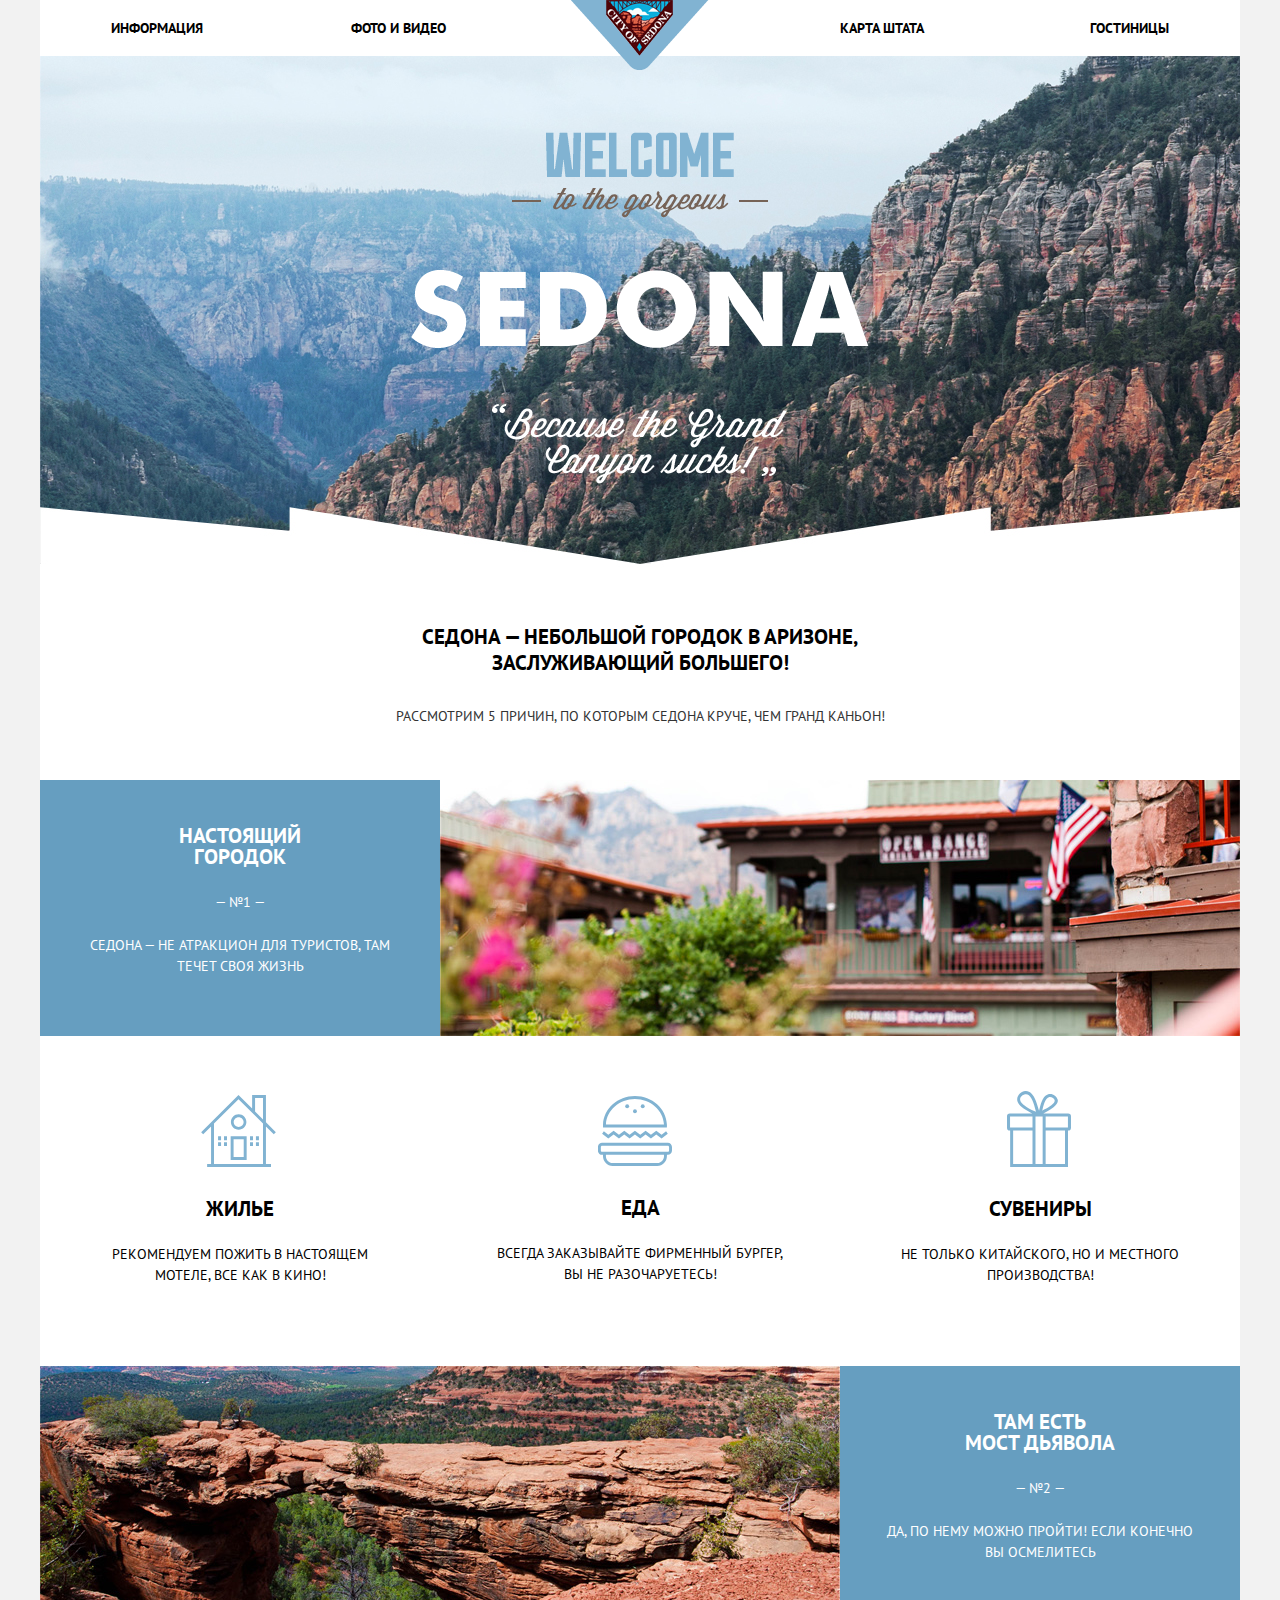
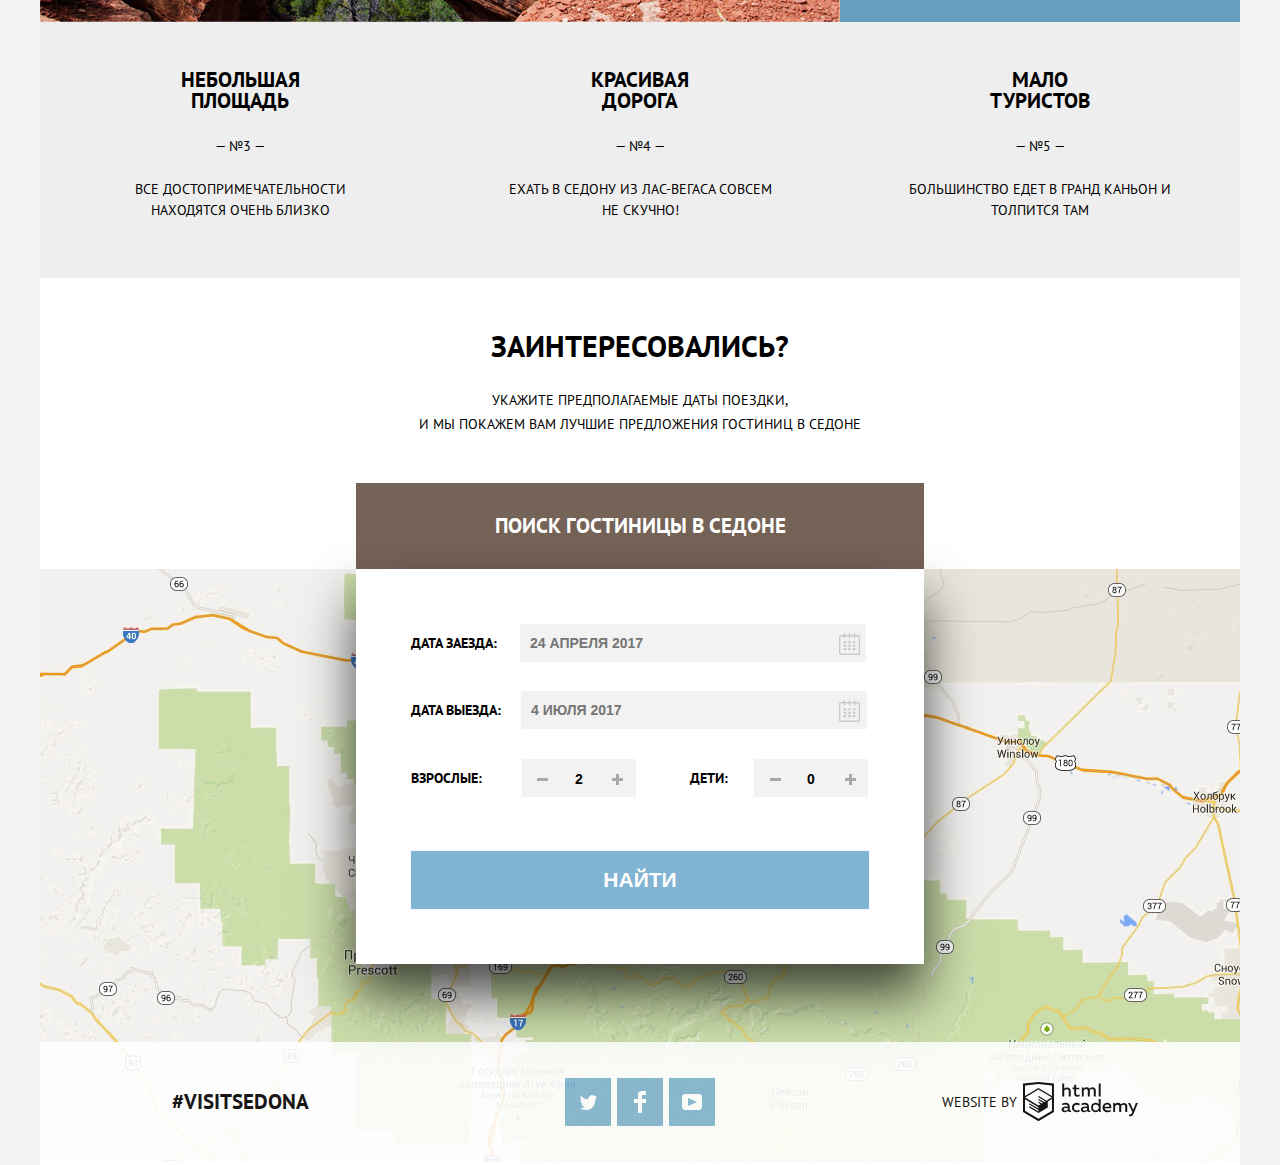
==== commit 5dcd2bf6: "Решил проблему с картинкой и IE" ====
--- a/index.html
+++ b/index.html
@@ -98,7 +98,7 @@
             <p>Укажите предполагаемые даты поездки,
                 <br> и мы покажем вам лучшие предложения гостиниц в Седоне</p>
             <div class="search-form-title">
-                <a>Поиск гостиницы в Седоне</a>
+                <a class="search-button">Поиск гостиницы в Седоне</a>
 
                 <section class="hotel-search">
                     <form class="search-form" action="#" method="get">
@@ -189,6 +189,7 @@
             </div>
         </div>
     </footer>
+<script src="js/script.js"></script>
 </body>
 
 </html>
--- a/css/style.css
+++ b/css/style.css
@@ -51,6 +51,7 @@
     line-height: 26px;
     font-weight: 700;
     background-color: #ffffff;
+    position: relative;
 }
 .header-logo img {
     position: absolute;
@@ -258,7 +259,7 @@
     align-items: center;
     justify-content: center;
     width: 568px;
-    height: 88px;
+    height: 86px;
     text-align: center;
     font-size: 21px;
     line-height: 26px;
@@ -286,6 +287,12 @@
     background-color: white;
     box-shadow: 0 30px 50px rgba(0, 0, 0, 0.7);
     z-index: 1;
+}
+_:-ms-fullscreen, :root .hotel-search {
+	padding: 55px 53px;
+}
+.hotel-search-invisible {
+	display: none;
 }
 .search-form {
     font-weight: bold;
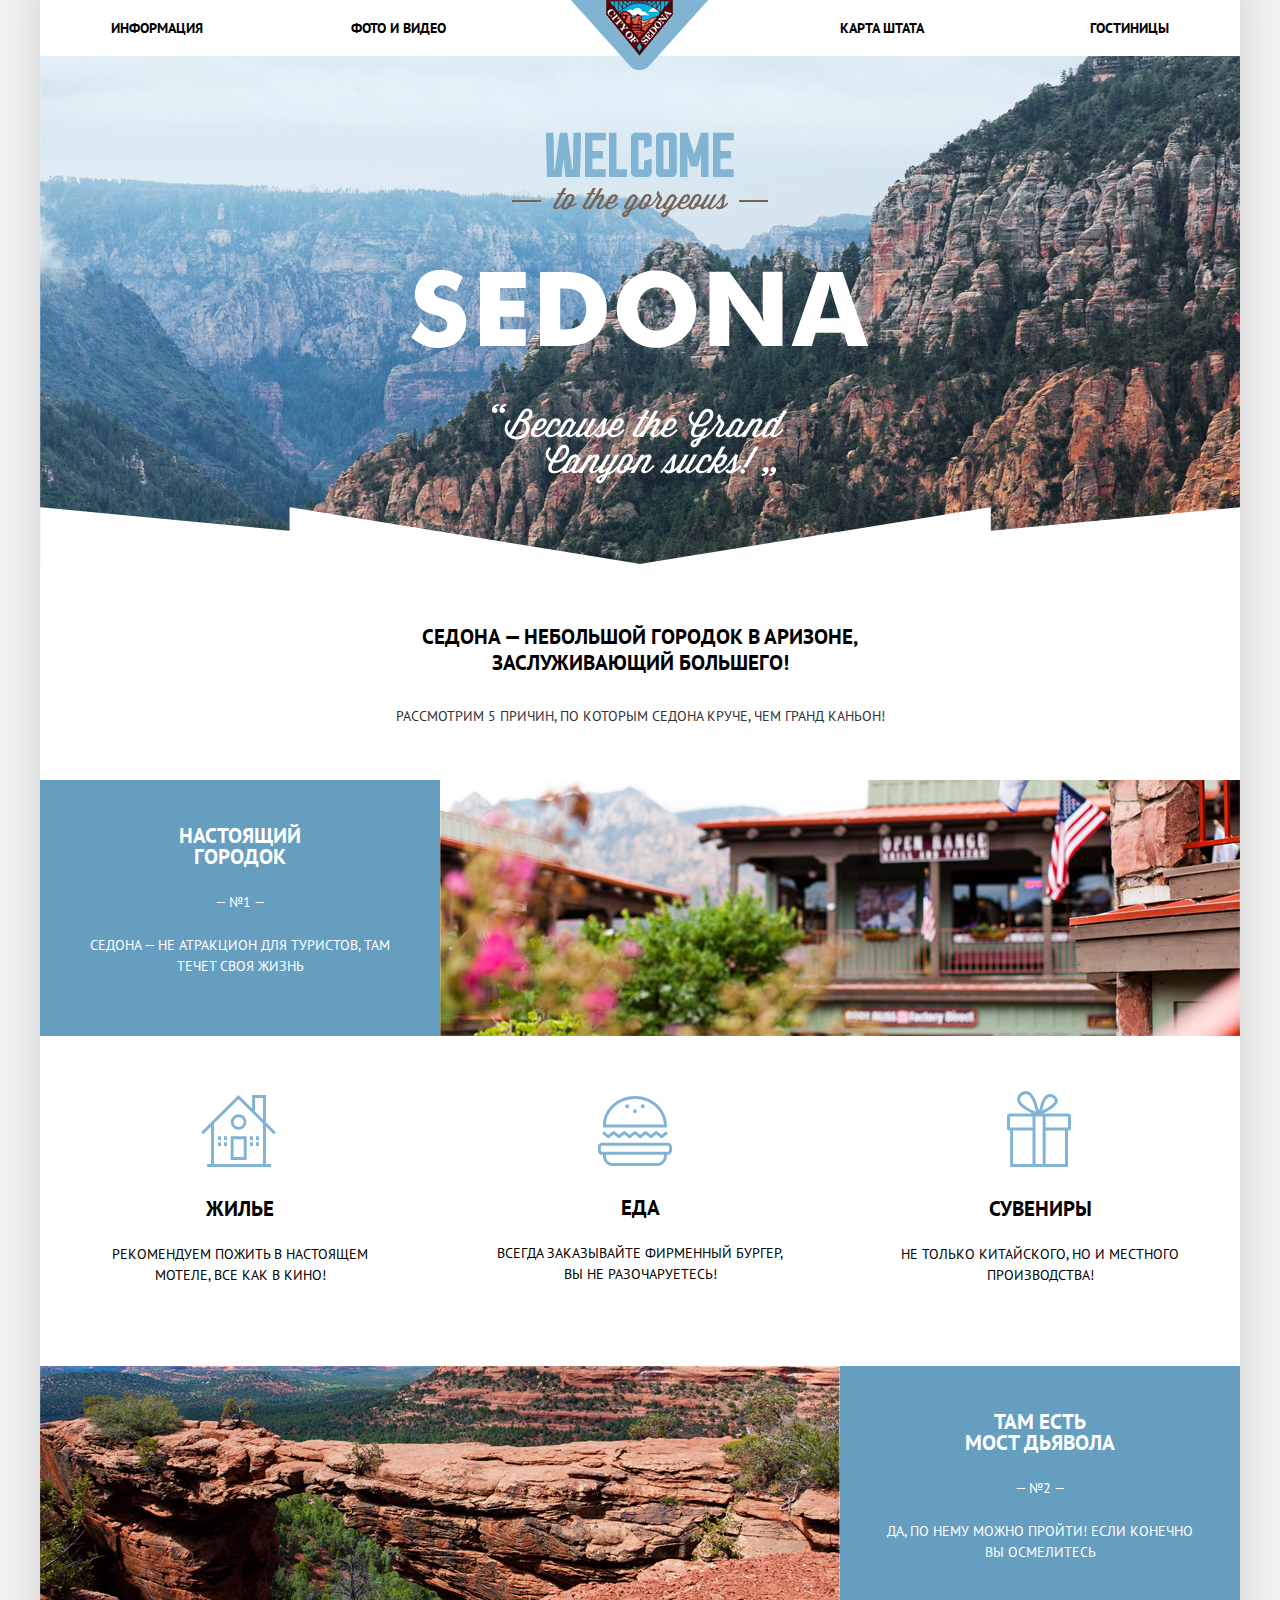
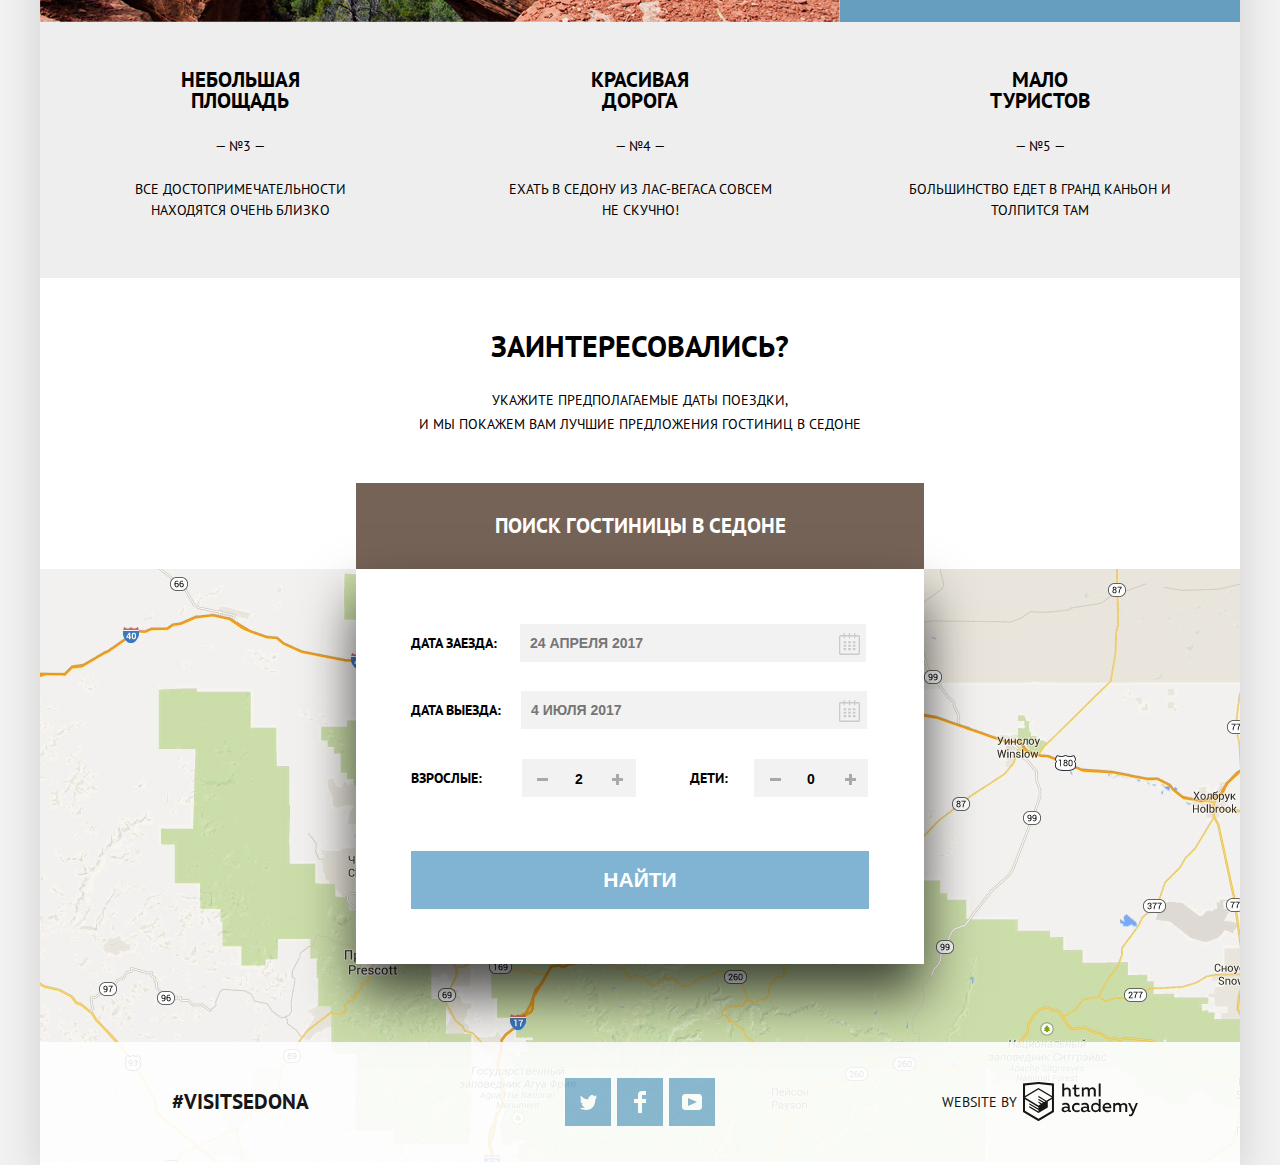
==== commit ad1a9af6: "Тень, форматирование, порядок подключения" ====
--- a/index.html
+++ b/index.html
@@ -1,195 +1,215 @@
 <!DOCTYPE html>
 <html lang="ru">
-
-<head>
+  <head>
     <meta charset="utf-8">
     <title>HTML Academy: Седона</title>
+    <link href="https://fonts.googleapis.com/css?family=PT+Sans:400,700&subset=latin,cyrillic" rel="stylesheet" type="text/css">
     <link href="css/normalize.css" rel="stylesheet">
-    <link href="css/style.css" rel="stylesheet">
-    <link href='https://fonts.googleapis.com/css?family=PT+Sans:400,700&subset=latin,cyrillic' rel='stylesheet' type='text/css'>
-</head>
-
-<body>
-    <header class="main-header">
+    <link href="css/style-min.css" rel="stylesheet">
+  </head>
+  <body>
+    <div class="cover">
+      <header class="main-header">
         <nav class="main-navigation">
-            <a class="header-logo" href="index.html">
-                <img src="img/logo.png" width="138" height="70" alt="Логотип city of Sedona">
-            </a>
-            <div class="container">
-                <ul class="site-navigation site-navigation-left">
-                    <li><a href="info.html">информация</a>
-                    </li>
-                    <li><a href="photo.html">фото и видео</a>
-                    </li>
-                </ul>
-                <ul class="site-navigation site-navigation-right">
-                    <li><a href="statemap.html">карта штата</a>
-                    </li>
-                    <li><a href="catalog.html">гостиницы</a>
-                    </li>
-                </ul>
-            </div>
+          <a class="header-logo" href="index.html">
+          <img src="img/logo.png" width="138" height="70" alt="Логотип city of Sedona">
+          </a>
+          <div class="container">
+            <ul class="site-navigation site-navigation-left">
+              <li><a href="info.html">информация</a>
+              </li>
+              <li><a href="photo.html">фото и видео</a>
+              </li>
+            </ul>
+            <ul class="site-navigation site-navigation-right">
+              <li><a href="statemap.html">карта штата</a>
+              </li>
+              <li><a href="catalog.html">гостиницы</a>
+              </li>
+            </ul>
+          </div>
         </nav>
-    </header>
-    <main class="container">
+      </header>
+      <main class="container">
         <section class="welcome-to-sedona">
-            <h1 class="visually-hidden">Добро пожаловать в Седону</h1>
-            <div class="welcome-image">
-                <img src="img/greeting-text.png" width="458" height="352" alt="welcome image">
-            </div>
+          <h1 class="visually-hidden">Добро пожаловать в Седону</h1>
+          <div class="welcome-image">
+            <img src="img/greeting-text.png" width="458" height="352" alt="welcome image">
+          </div>
         </section>
         <section class="features-promo">
-            <h2>Седона &mdash; небольшой городок в Аризоне,  заслуживающий большего!</h2>
-            <p>Рассмотрим 5 причин, по которым Седона круче, чем Гранд каньон!</p>
+          <h2>Седона &mdash; небольшой городок в Аризоне,  заслуживающий большего!</h2>
+          <p>Рассмотрим 5 причин, по которым Седона круче, чем Гранд каньон!</p>
         </section>
         <section class="features-list">
-            <section class="feature pictured right">
-                <div>
-                    <h2>Настоящий городок</h2>
-                    <span>&mdash; №1 &mdash;</span>
-                    <p>Седона &mdash; не атракцион для туристов, там течет своя жизнь</p>
+          <section class="feature pictured right">
+            <div>
+              <h2>Настоящий городок</h2>
+              <span>&mdash; №1 &mdash;</span>
+              <p>Седона &mdash; не атракцион для туристов, там течет своя жизнь</p>
+            </div>
+            <img src="img/motel_small.jpg" width="800" height="256" alt="Open Range">
+          </section>
+          <section class="feature with-icon apartments">
+            <div class="feature-logo"><img src="img/icon-1.svg" width="75" height="72" alt="Логотип жилье">
+            </div>
+            <h2>Жилье</h2>
+            <p>Рекомендуем пожить в настоящем мотеле, все как в кино!</p>
+          </section>
+          <section class="feature with-icon food">
+            <div class="feature-logo"><img src="img/icon-3.svg" width="74" height="70" alt="Логотип еда">
+            </div>
+            <h2>Еда</h2>
+            <p>Всегда заказывайте фирменный бургер, вы не разочаруетесь!</p>
+          </section>
+          <section class="feature with-icon">
+            <div class="feature-logo"><img src="img/icon-2.svg" width="64" height="76" alt="Логотип сувениры">
+            </div>
+            <h2>Сувениры</h2>
+            <p>Не только китайского, но и местного производства!</p>
+          </section>
+          <section class="feature pictured left">
+            <div>
+              <h2>Там&nbsp;есть<br>мост&nbsp;дьявола</h2>
+              <span>&mdash; №2 &mdash;</span>
+              <p>Да, по нему можно пройти! если конечно вы осмелитесь</p>
+            </div>
+            <img src="img/canyon_small.jpg" width="800" height="256" alt="Devils bridge">
+          </section>
+          <section class="feature alternative">
+            <h2>Небольшая площадь</h2>
+            <span>&mdash; №3 &mdash;</span>
+            <p>Все достопримечательности находятся очень близко</p>
+          </section>
+          <section class="feature alternative">
+            <h2>Красивая дорога</h2>
+            <span>&mdash; №4 &mdash;</span>
+            <p>Ехать в Седону из Лас-Вегаса совсем не скучно!</p>
+          </section>
+          <section class="feature alternative">
+            <h2>Мало туристов</h2>
+            <span>&mdash; №5 &mdash;</span>
+            <p>Большинство едет в Гранд Каньон и толпится там</p>
+          </section>
+        </section>
+        <section class="interested-in">
+          <h3>Заинтересовались?</h3>
+          <p>Укажите предполагаемые даты поездки,
+            <br> и мы покажем вам лучшие предложения гостиниц в Седоне
+          </p>
+          <div class="search-form-title">
+            <a class="search-button">Поиск гостиницы в Седоне</a>
+            <section class="hotel-search">
+              <form class="search-form" action="#" method="get">
+                <div class="form">
+                  <label for="day-in">Дата заезда:</label>
+                  <div class="form-date form-date-top">
+                    <input class="date field" type="text" id="day-in" name="in" placeholder="24 апреля 2017" required>
+                    <div class="form-img-container">
+                      <button class="calendar calendar-top">
+                        <span class="visually-hidden">Календарь</span>
+                        <svg xmlns="http://www.w3.org/2000/svg" width="21" height="22" viewBox="0 0 21 22">
+                          <path d="M19.251 2.025h-2.845V.648c0-.381-.294-.689-.656-.689-.363 0-.656.308-.656.689v1.377h-3.938V.648c0-.381-.294-.689-.655-.689-.363 0-.657.308-.657.689v1.377H5.906V.648c0-.381-.294-.689-.656-.689-.363 0-.657.308-.657.689v1.377H1.75C.784 2.025 0 2.847 0 3.862v16.302C0 21.179.784 22 1.75 22h17.501c.966 0 1.749-.821 1.749-1.836V3.862c0-1.015-.783-1.837-1.749-1.837zm.437 18.139a.448.448 0 0 1-.437.459H1.75a.45.45 0 0 1-.438-.459V3.862a.45.45 0 0 1 .438-.459h2.844v1.378c0 .381.294.689.657.689.362 0 .656-.308.656-.689V3.403h3.938v1.378c0 .381.294.689.657.689.361 0 .655-.308.655-.689V3.403h3.938v1.378c0 .381.293.689.656.689.362 0 .656-.308.656-.689V3.403h2.845c.241 0 .437.206.437.459v16.302z" />
+                          <path d="M4.594 8.225h2.625v2.066H4.594zM4.594 11.668h2.625v2.067H4.594zM4.594 15.112h2.625v2.066H4.594zM9.188 15.112h2.625v2.066H9.188zM9.188 11.668h2.625v2.067H9.188zM9.188 8.225h2.625v2.066H9.188zM13.781 15.112h2.625v2.066h-2.625zM13.781 11.668h2.625v2.067h-2.625zM13.781 8.225h2.625v2.066h-2.625z" />
+                        </svg>
+                      </button>
+                    </div>
+                  </div>
                 </div>
-                <img src="img/motel_small.jpg" width="800" height="256" alt="Open Range">
+                <div class="form">
+                  <label for="day-out">Дата выезда:</label>
+                  <div class="form-date form-date-bottom">
+                    <input class="date field" type="text" id="day-out" name="out" placeholder="4 июля 2017">
+                    <div class="form-img-container">
+                      <button class="calendar calendar-bottom">
+                        <span class="visually-hidden">Календарь</span>
+                        <svg xmlns="http://www.w3.org/2000/svg" width="21" height="22" viewBox="0 0 21 22">
+                          <path d="M19.251 2.025h-2.845V.648c0-.381-.294-.689-.656-.689-.363 0-.656.308-.656.689v1.377h-3.938V.648c0-.381-.294-.689-.655-.689-.363 0-.657.308-.657.689v1.377H5.906V.648c0-.381-.294-.689-.656-.689-.363 0-.657.308-.657.689v1.377H1.75C.784 2.025 0 2.847 0 3.862v16.302C0 21.179.784 22 1.75 22h17.501c.966 0 1.749-.821 1.749-1.836V3.862c0-1.015-.783-1.837-1.749-1.837zm.437 18.139a.448.448 0 0 1-.437.459H1.75a.45.45 0 0 1-.438-.459V3.862a.45.45 0 0 1 .438-.459h2.844v1.378c0 .381.294.689.657.689.362 0 .656-.308.656-.689V3.403h3.938v1.378c0 .381.294.689.657.689.361 0 .655-.308.655-.689V3.403h3.938v1.378c0 .381.293.689.656.689.362 0 .656-.308.656-.689V3.403h2.845c.241 0 .437.206.437.459v16.302z" />
+                          <path d="M4.594 8.225h2.625v2.066H4.594zM4.594 11.668h2.625v2.067H4.594zM4.594 15.112h2.625v2.066H4.594zM9.188 15.112h2.625v2.066H9.188zM9.188 11.668h2.625v2.067H9.188zM9.188 8.225h2.625v2.066H9.188zM13.781 15.112h2.625v2.066h-2.625zM13.781 11.668h2.625v2.067h-2.625zM13.781 8.225h2.625v2.066h-2.625z" />
+                        </svg>
+                      </button>
+                    </div>
+                  </div>
+                </div>
+                <div class="form separated-form">
+                  <div class="form-half-lenght">
+                    <label for="adult">Взрослые:</label>
+                    <div class="unit-container unit-container-left">
+                      <button class="left-container minus-btn" type="button">
+                      </button>
+                      <input class="unit field" type="text" name="adults" id="adult" value="2" required>
+                      <button class="left-container plus-btn" type="button">
+                      </button>
+                    </div>
+                  </div>
+                  <div class="form-half-lenght">
+                    <label for="kid">Дети:</label>
+                    <div class="unit-container unit-container-right">
+                      <button class="right-container minus-btn" type="button">
+                      </button>
+                      <input class="unit field" type="text" name="kids" id="kid" value="0">
+                      <button class="right-container plus-btn" type="button">
+                      </button>
+                    </div>
+                  </div>
+                </div>
+                <button class="btn search-btn">Найти</button>
+              </form>
             </section>
-            <section class="feature with-icon apartments">
-                <div class="feature-logo"><img src="img/icon-1.svg" alt="Логотип жилье">
-                </div>
-                <h2>Жилье</h2>
-                <p>Рекомендуем пожить в настоящем мотеле, все как в кино!</p>
-            </section>
-            <section class="feature with-icon food">
-                <div class="feature-logo"><img src="img/icon-3.svg" alt="Логотип еда">
-                </div>
-                <h2>Еда</h2>
-                <p>Всегда заказывайте фирменный бургер, вы не разочаруетесь!</p>
-            </section>
-            <section class="feature with-icon">
-                <div class="feature-logo"><img src="img/icon-2.svg" alt="Логотип сувениры">
-                </div>
-                <h2>Сувениры</h2>
-                <p>Не только китайского, но и местного производства!</p>
-            </section>
-            <section class="feature pictured left">
-                <div>
-                    <h2>Там&nbsp;есть<br>мост&nbsp;дьявола</h2>
-                    <span>&mdash; №2 &mdash;</span>
-                    <p>Да, по нему можно пройти! если конечно вы осмелитесь</p>
-                </div>
-                <img src="img/canyon_small.jpg" width="800" height="256" alt="Devils bridge">
-            </section>
-            <section class="feature alternative">
-                <h2>Небольшая площадь</h2>
-                <span>&mdash; №3 &mdash;</span>
-                <p>Все достопримечательности находятся очень близко</p>
-            </section>
-            <section class="feature alternative">
-                <h2>Красивая дорога</h2>
-                <span>&mdash; №4 &mdash;</span>
-                <p>Ехать в Седону из Лас-Вегаса совсем не скучно!</p>
-            </section>
-            <section class="feature alternative">
-                <h2>Мало туристов</h2>
-                <span>&mdash; №5 &mdash;</span>
-                <p>Большинство едет в Гранд Каньон и толпится там</p>
-            </section>
-        </section>
-        <section class="interested-in">
-            <h3>Заинтересовались?</h3>
-            <p>Укажите предполагаемые даты поездки,
-                <br> и мы покажем вам лучшие предложения гостиниц в Седоне</p>
-            <div class="search-form-title">
-                <a class="search-button">Поиск гостиницы в Седоне</a>
-
-                <section class="hotel-search">
-                    <form class="search-form" action="#" method="get">
-                        <div class="form">
-                            <label for="day-in">Дата заезда:</label>
-                            <div class="form-date form-date-top">
-                                <input class="date field" type="text" id="day-in" name="in" placeholder="24 апреля 2017" required>
-                                <div class="form-img-container">
-                                    <button class="calendar calendar-top"><span class="visually-hidden">Календарь</span>
-                                        <svg xmlns="http://www.w3.org/2000/svg" width="21" height="22" viewBox="0 0 21 22">
-                                            <path d="M19.251 2.025h-2.845V.648c0-.381-.294-.689-.656-.689-.363 0-.656.308-.656.689v1.377h-3.938V.648c0-.381-.294-.689-.655-.689-.363 0-.657.308-.657.689v1.377H5.906V.648c0-.381-.294-.689-.656-.689-.363 0-.657.308-.657.689v1.377H1.75C.784 2.025 0 2.847 0 3.862v16.302C0 21.179.784 22 1.75 22h17.501c.966 0 1.749-.821 1.749-1.836V3.862c0-1.015-.783-1.837-1.749-1.837zm.437 18.139a.448.448 0 0 1-.437.459H1.75a.45.45 0 0 1-.438-.459V3.862a.45.45 0 0 1 .438-.459h2.844v1.378c0 .381.294.689.657.689.362 0 .656-.308.656-.689V3.403h3.938v1.378c0 .381.294.689.657.689.361 0 .655-.308.655-.689V3.403h3.938v1.378c0 .381.293.689.656.689.362 0 .656-.308.656-.689V3.403h2.845c.241 0 .437.206.437.459v16.302z" />
-                                            <path d="M4.594 8.225h2.625v2.066H4.594zM4.594 11.668h2.625v2.067H4.594zM4.594 15.112h2.625v2.066H4.594zM9.188 15.112h2.625v2.066H9.188zM9.188 11.668h2.625v2.067H9.188zM9.188 8.225h2.625v2.066H9.188zM13.781 15.112h2.625v2.066h-2.625zM13.781 11.668h2.625v2.067h-2.625zM13.781 8.225h2.625v2.066h-2.625z" />
-                                        </svg>
-                                    </button>
-                                </div>
-                            </div>
-                        </div>
-                        <div class="form">
-                            <label for="day-out">Дата выезда:</label>
-                            <div class="form-date form-date-bottom">
-                                <input class="date field" type="text" id="day-out" name="out" placeholder="4 июля 2017">
-                                <div class="form-img-container">
-                                    <button class="calendar calendar-bottom"><span class="visually-hidden">Календарь</span>
-                                        <svg xmlns="http://www.w3.org/2000/svg" width="21" height="22" viewBox="0 0 21 22">
-                                            <path d="M19.251 2.025h-2.845V.648c0-.381-.294-.689-.656-.689-.363 0-.656.308-.656.689v1.377h-3.938V.648c0-.381-.294-.689-.655-.689-.363 0-.657.308-.657.689v1.377H5.906V.648c0-.381-.294-.689-.656-.689-.363 0-.657.308-.657.689v1.377H1.75C.784 2.025 0 2.847 0 3.862v16.302C0 21.179.784 22 1.75 22h17.501c.966 0 1.749-.821 1.749-1.836V3.862c0-1.015-.783-1.837-1.749-1.837zm.437 18.139a.448.448 0 0 1-.437.459H1.75a.45.45 0 0 1-.438-.459V3.862a.45.45 0 0 1 .438-.459h2.844v1.378c0 .381.294.689.657.689.362 0 .656-.308.656-.689V3.403h3.938v1.378c0 .381.294.689.657.689.361 0 .655-.308.655-.689V3.403h3.938v1.378c0 .381.293.689.656.689.362 0 .656-.308.656-.689V3.403h2.845c.241 0 .437.206.437.459v16.302z" />
-                                            <path d="M4.594 8.225h2.625v2.066H4.594zM4.594 11.668h2.625v2.067H4.594zM4.594 15.112h2.625v2.066H4.594zM9.188 15.112h2.625v2.066H9.188zM9.188 11.668h2.625v2.067H9.188zM9.188 8.225h2.625v2.066H9.188zM13.781 15.112h2.625v2.066h-2.625zM13.781 11.668h2.625v2.067h-2.625zM13.781 8.225h2.625v2.066h-2.625z" />
-                                        </svg>
-                                    </button>
-                                </div>
-                            </div>
-                        </div>
-                        <div class="form separated-form">
-                            <div class="form-half-lenght">
-                                <label for="adult">Взрослые:</label>
-                                <div class="unit-container unit-container-left">
-                                    <button class="left-container minus-btn" type="button">
-                                    </button>
-                                    <input class="unit field" type="text" name="adults" id="adult" value="2" required>
-                                    <button class="left-container plus-btn" type="button">
-                                    </button>
-                                </div>
-                            </div>
-                            <div class="form-half-lenght">
-                                <label for="kid">Дети:</label>
-                                <div class="unit-container unit-container-right">
-                                    <button class="right-container minus-btn" type="button">
-                                    </button>
-                                    <input class="unit field" type="text" name="kids" id="kid" value="0">
-                                    <button class="right-container plus-btn" type="button">
-                                    </button>
-                                </div>
-                            </div>
-                        </div>
-                        <button class="btn search-btn">Найти</button>
-                    </form>
-                </section>
-            </div>
-        </section>
-
+          </div>
+        </section>
         <section class="map">
-            <img src="img/map.jpg" width="1200" height="590" alt="Карта месторасположения Седоны">
-        </section>
-    </main>
-    <footer class="main-footer">
+          <img src="img/map.jpg" width="1200" height="590" alt="Карта месторасположения Седоны">
+        </section>
+      </main>
+      <footer class="main-footer">
         <div class="container main-footer-position">
-            <p class="footer-hashtag">#visitsedona</p>
-            <div class="footer-social">
-                <ul>
-                    <li><a class="social-button" href="#"><span class="visually-hidden">Твиттер</span>
-						<svg xmlns="http://www.w3.org/2000/svg" xmlns:xlink="http://www.w3.org/1999/xlink" width="17" height="15" viewBox="0 0 17 15"><image overflow="visible" width="17" height="15"/><path fill="#FFF" d="M10.95.144c1.685-.496 2.984.27 3.577 1.179.673-.231 1.331-.481 2.011-.708a2.345 2.345 0 0 1-.857 1.768c.685.17 1.304-.491 1.304-.491-.169 1-1.006 1.788-1.563 2.024-.231 6.75-3.175 11.217-10.077 11.082h-.446c-.41 0-4.164-.46-4.898-1.887 2.271.196 3.893-.422 4.693-1.177-.96-.3-2.679-.477-2.979-2.95.349.106.564.228 1.19.119C1.705 8.247.374 7.53.448 5.33c.285.328 1.067.536 1.34.472C1.085 5.561-.182 2.442.894.85c1.818 1.854 3.735 3.606 7.152 3.773C8.254 2.33 9.183.793 10.95.144z"/></svg>
-						</a>
-                    </li>
-                    <li><a class="social-button" href="#"><span class="visually-hidden">Фейсбук</span>
-						<svg xmlns="http://www.w3.org/2000/svg" width="12" height="22" viewBox="0 0 12 22"><path fill="#FFF" d="M12 4V0H8a4 4 0 0 0-4 4v4H0v4h4v10h4V12h4V8H8V4h4z"/></svg></a>
-                    </li>
-                    <li><a class="social-button" href="#"><span class="visually-hidden">Ютьюб</span>
-						<svg xmlns="http://www.w3.org/2000/svg" xmlns:xlink="http://www.w3.org/1999/xlink" width="20" height="16" viewBox="0 0 20 16"><image overflow="visible" width="20" height="16"/><path fill="#FFF" d="M17 0H3C1.35 0 0 1.35 0 3v10c0 1.65 1.35 3 3 3h14c1.65 0 3-1.35 3-3V3c0-1.65-1.35-3-3-3zM6.027 11.998V4.002L15.014 8l-8.987 3.998z"/></svg></a>
-                    </li>
-                </ul>
-            </div>
-            <div class="footer-copyright">
-                <span>website by</span>
-                <div class="footer-img-container">
-                    <a class="footer-copyright-button" href="https://htmlacademy.ru"><span class="visually-hidden">HTML Academy</span>
-						<svg id="Layer_1" data-name="Layer 1" xmlns="http://www.w3.org/2000/svg" viewBox="0 0 108.08 36.85"><title>logo-htmlacademy-small1</title><path d="M44.61,26.88a2,2,0,0,0,.55-0.1v1.33a3.25,3.25,0,0,1-1.18.21,1.67,1.67,0,0,1-1.67-1,4.84,4.84,0,0,1-3.14,1.08c-1.51,0-2.91-.83-2.91-2.55,0-2.13,2-2.79,3.71-2.79a11.08,11.08,0,0,1,2.17.25v-0.3c0-1-.76-1.77-2.19-1.77a7.42,7.42,0,0,0-3,.64v-1.7a10.21,10.21,0,0,1,3.19-.55c2.36,0,3.81,1.12,3.81,3.65v3a0.54,0.54,0,0,0,.49.59h0.17Zm-6.44-1.13A1.35,1.35,0,0,0,39.63,27h0.11a3.39,3.39,0,0,0,2.41-1V24.58a9.72,9.72,0,0,0-1.81-.21c-1,0-2.16.33-2.16,1.38h0Zm12.36-6.11a5,5,0,0,1,2.57.64V22a4.08,4.08,0,0,0-2.3-.7,2.75,2.75,0,1,0,0,5.49,5,5,0,0,0,2.43-.64v1.71a6.27,6.27,0,0,1-2.76.57A4.21,4.21,0,0,1,46,24.51q0-.21,0-0.41a4.32,4.32,0,0,1,4.18-4.46h0.38Zm12.17,7.24a2,2,0,0,0,.55-0.1v1.33a3.25,3.25,0,0,1-1.18.21,1.67,1.67,0,0,1-1.67-1,4.84,4.84,0,0,1-3.14,1.08c-1.51,0-2.91-.83-2.91-2.55,0-2.13,2-2.79,3.71-2.79a11.08,11.08,0,0,1,2.17.25v-0.3c0-1-.76-1.77-2.19-1.77a7.42,7.42,0,0,0-3,.64v-1.7a10.21,10.21,0,0,1,3.19-.55c2.36,0,3.81,1.12,3.81,3.65v3a0.54,0.54,0,0,0,.49.59h0.17Zm-6.44-1.13A1.35,1.35,0,0,0,57.73,27h0.11a3.39,3.39,0,0,0,2.41-1V24.58a9.72,9.72,0,0,0-1.81-.21c-1.06,0-2.16.33-2.16,1.38h0ZM73,16V28.2H71.35V26.88a3.88,3.88,0,0,1-3.19,1.54,4.4,4.4,0,0,1,0-8.78,3.81,3.81,0,0,1,3,1.3V16H73Zm-4.53,5.22a2.76,2.76,0,1,0,0,5.52A2.86,2.86,0,0,0,71.15,25V23A2.91,2.91,0,0,0,68.49,21.27ZM79,19.64c3.31,0,4.46,2.68,3.92,5.09H76.7c0.21,1.5,1.67,2.11,3.19,2.11a6.11,6.11,0,0,0,2.64-.59v1.6a7.14,7.14,0,0,1-3,.57C77,28.42,74.78,27,74.78,24a4.18,4.18,0,0,1,4-4.39H79Zm0.09,1.54a2.28,2.28,0,0,0-2.44,2.1v0.06H81.3A2,2,0,0,0,79.13,21.18Zm5.73,7V19.87h1.65v1a3.81,3.81,0,0,1,2.78-1.27A2.86,2.86,0,0,1,91.89,21a4.12,4.12,0,0,1,2.91-1.33A3.06,3.06,0,0,1,98,23V28.2h-1.9V23.05a1.59,1.59,0,0,0-1.42-1.75H94.42a2.8,2.8,0,0,0-2.07,1.12V28.2h-1.9V23.05A1.59,1.59,0,0,0,89,21.31H88.8a3,3,0,0,0-2.21,1.29v5.63H84.86Zm21.31-8.33h1.9l-3.91,9.46c-0.9,2.17-2.09,2.86-3.35,2.86a4.76,4.76,0,0,1-1.1-.14V30.46a2.86,2.86,0,0,0,.85.12c0.9,0,1.58-.64,2.07-1.9l0.17-.42-4-8.4h2l2.86,6.29ZM38.73,1.46V6.22a3.81,3.81,0,0,1,2.7-1.14,3.25,3.25,0,0,1,3.44,3.4v5.15H43V8.72a1.81,1.81,0,0,0-1.61-2h-0.3a2.93,2.93,0,0,0-2.32,1.39v5.52h-1.9V1.46h1.9ZM49.94,2.31v3h3V6.91h-3v3.81c0,1.1.5,1.46,1.58,1.46a4.49,4.49,0,0,0,1.69-.33v1.6A6.8,6.8,0,0,1,51,13.8a2.55,2.55,0,0,1-2.86-2.74V6.89H46.58V5.26h1.5V2.74Zm5.4,11.31V5.28H57v1A3.81,3.81,0,0,1,59.77,5a2.86,2.86,0,0,1,2.6,1.33A4.12,4.12,0,0,1,65.28,5,3.06,3.06,0,0,1,68.44,8.4v5.21h-1.9V8.46a1.59,1.59,0,0,0-1.42-1.75H64.89a2.8,2.8,0,0,0-2.07,1.12v5.78h-1.9V8.46A1.59,1.59,0,0,0,59.5,6.71H59.27A3,3,0,0,0,57.06,8v5.63H55.34ZM71.17,1.45H73V13.6H71.17V1.45ZM14.71,0H14.55L0,1.54V28.21l14.55,8.66,14.55-8.66V1.54Zm12.5,27.1L14.55,34.64,1.9,27.12V16.18l12.59,7.5V25L5.86,19.9v1.31l8.68,5.21v1.39L5.87,22.65V24l8.68,5.21,8.75-5.24V18.31L27.2,16V27.12Zm0-12.53-3.48,2-1.6,1L14.51,13v1.31L21,18.23H21l-0.14.09-1,.54-5.37-3.2V17l4.24,2.52-1,.67-3.2-1.9v1.31l2.1,1.24L14.5,22.1,2,14.65,14.51,7.11Zm0-1.32L14.49,5.76,1.91,13.25v-10L14.56,1.92,27.21,3.25v10h0Z" transform="translate(0 -0.02)" fill="#231f20"/></svg>
-						</a>
-                </div>
-            </div>
+          <p class="footer-hashtag">#visitsedona</p>
+          <div class="footer-social">
+            <ul>
+              <li>
+                <a class="social-button" href="#">
+                  <span class="visually-hidden">Твиттер</span>
+                  <svg xmlns="http://www.w3.org/2000/svg" xmlns:xlink="http://www.w3.org/1999/xlink" width="17" height="15" viewBox="0 0 17 15">
+                    <image overflow="visible" width="17" height="15"/>
+                    <path fill="#FFF" d="M10.95.144c1.685-.496 2.984.27 3.577 1.179.673-.231 1.331-.481 2.011-.708a2.345 2.345 0 0 1-.857 1.768c.685.17 1.304-.491 1.304-.491-.169 1-1.006 1.788-1.563 2.024-.231 6.75-3.175 11.217-10.077 11.082h-.446c-.41 0-4.164-.46-4.898-1.887 2.271.196 3.893-.422 4.693-1.177-.96-.3-2.679-.477-2.979-2.95.349.106.564.228 1.19.119C1.705 8.247.374 7.53.448 5.33c.285.328 1.067.536 1.34.472C1.085 5.561-.182 2.442.894.85c1.818 1.854 3.735 3.606 7.152 3.773C8.254 2.33 9.183.793 10.95.144z"/>
+                  </svg>
+                </a>
+              </li>
+              <li>
+                <a class="social-button" href="#">
+                  <span class="visually-hidden">Фейсбук</span>
+                  <svg xmlns="http://www.w3.org/2000/svg" width="12" height="22" viewBox="0 0 12 22">
+                    <path fill="#FFF" d="M12 4V0H8a4 4 0 0 0-4 4v4H0v4h4v10h4V12h4V8H8V4h4z"/>
+                  </svg>
+                </a>
+              </li>
+              <li>
+                <a class="social-button" href="#">
+                  <span class="visually-hidden">Ютьюб</span>
+                  <svg xmlns="http://www.w3.org/2000/svg" xmlns:xlink="http://www.w3.org/1999/xlink" width="20" height="16" viewBox="0 0 20 16">
+                    <image overflow="visible" width="20" height="16"/>
+                    <path fill="#FFF" d="M17 0H3C1.35 0 0 1.35 0 3v10c0 1.65 1.35 3 3 3h14c1.65 0 3-1.35 3-3V3c0-1.65-1.35-3-3-3zM6.027 11.998V4.002L15.014 8l-8.987 3.998z"/>
+                  </svg>
+                </a>
+              </li>
+            </ul>
+          </div>
+          <div class="footer-copyright">
+            <span>website by</span>
+            <div class="footer-img-container">
+              <a class="footer-copyright-button" href="https://htmlacademy.ru">
+                <span class="visually-hidden">HTML Academy</span>
+                <svg id="Layer_1" data-name="Layer 1" xmlns="http://www.w3.org/2000/svg" viewBox="0 0 108.08 36.85">
+                  <title>logo-htmlacademy-small1</title>
+                  <path d="M44.61,26.88a2,2,0,0,0,.55-0.1v1.33a3.25,3.25,0,0,1-1.18.21,1.67,1.67,0,0,1-1.67-1,4.84,4.84,0,0,1-3.14,1.08c-1.51,0-2.91-.83-2.91-2.55,0-2.13,2-2.79,3.71-2.79a11.08,11.08,0,0,1,2.17.25v-0.3c0-1-.76-1.77-2.19-1.77a7.42,7.42,0,0,0-3,.64v-1.7a10.21,10.21,0,0,1,3.19-.55c2.36,0,3.81,1.12,3.81,3.65v3a0.54,0.54,0,0,0,.49.59h0.17Zm-6.44-1.13A1.35,1.35,0,0,0,39.63,27h0.11a3.39,3.39,0,0,0,2.41-1V24.58a9.72,9.72,0,0,0-1.81-.21c-1,0-2.16.33-2.16,1.38h0Zm12.36-6.11a5,5,0,0,1,2.57.64V22a4.08,4.08,0,0,0-2.3-.7,2.75,2.75,0,1,0,0,5.49,5,5,0,0,0,2.43-.64v1.71a6.27,6.27,0,0,1-2.76.57A4.21,4.21,0,0,1,46,24.51q0-.21,0-0.41a4.32,4.32,0,0,1,4.18-4.46h0.38Zm12.17,7.24a2,2,0,0,0,.55-0.1v1.33a3.25,3.25,0,0,1-1.18.21,1.67,1.67,0,0,1-1.67-1,4.84,4.84,0,0,1-3.14,1.08c-1.51,0-2.91-.83-2.91-2.55,0-2.13,2-2.79,3.71-2.79a11.08,11.08,0,0,1,2.17.25v-0.3c0-1-.76-1.77-2.19-1.77a7.42,7.42,0,0,0-3,.64v-1.7a10.21,10.21,0,0,1,3.19-.55c2.36,0,3.81,1.12,3.81,3.65v3a0.54,0.54,0,0,0,.49.59h0.17Zm-6.44-1.13A1.35,1.35,0,0,0,57.73,27h0.11a3.39,3.39,0,0,0,2.41-1V24.58a9.72,9.72,0,0,0-1.81-.21c-1.06,0-2.16.33-2.16,1.38h0ZM73,16V28.2H71.35V26.88a3.88,3.88,0,0,1-3.19,1.54,4.4,4.4,0,0,1,0-8.78,3.81,3.81,0,0,1,3,1.3V16H73Zm-4.53,5.22a2.76,2.76,0,1,0,0,5.52A2.86,2.86,0,0,0,71.15,25V23A2.91,2.91,0,0,0,68.49,21.27ZM79,19.64c3.31,0,4.46,2.68,3.92,5.09H76.7c0.21,1.5,1.67,2.11,3.19,2.11a6.11,6.11,0,0,0,2.64-.59v1.6a7.14,7.14,0,0,1-3,.57C77,28.42,74.78,27,74.78,24a4.18,4.18,0,0,1,4-4.39H79Zm0.09,1.54a2.28,2.28,0,0,0-2.44,2.1v0.06H81.3A2,2,0,0,0,79.13,21.18Zm5.73,7V19.87h1.65v1a3.81,3.81,0,0,1,2.78-1.27A2.86,2.86,0,0,1,91.89,21a4.12,4.12,0,0,1,2.91-1.33A3.06,3.06,0,0,1,98,23V28.2h-1.9V23.05a1.59,1.59,0,0,0-1.42-1.75H94.42a2.8,2.8,0,0,0-2.07,1.12V28.2h-1.9V23.05A1.59,1.59,0,0,0,89,21.31H88.8a3,3,0,0,0-2.21,1.29v5.63H84.86Zm21.31-8.33h1.9l-3.91,9.46c-0.9,2.17-2.09,2.86-3.35,2.86a4.76,4.76,0,0,1-1.1-.14V30.46a2.86,2.86,0,0,0,.85.12c0.9,0,1.58-.64,2.07-1.9l0.17-.42-4-8.4h2l2.86,6.29ZM38.73,1.46V6.22a3.81,3.81,0,0,1,2.7-1.14,3.25,3.25,0,0,1,3.44,3.4v5.15H43V8.72a1.81,1.81,0,0,0-1.61-2h-0.3a2.93,2.93,0,0,0-2.32,1.39v5.52h-1.9V1.46h1.9ZM49.94,2.31v3h3V6.91h-3v3.81c0,1.1.5,1.46,1.58,1.46a4.49,4.49,0,0,0,1.69-.33v1.6A6.8,6.8,0,0,1,51,13.8a2.55,2.55,0,0,1-2.86-2.74V6.89H46.58V5.26h1.5V2.74Zm5.4,11.31V5.28H57v1A3.81,3.81,0,0,1,59.77,5a2.86,2.86,0,0,1,2.6,1.33A4.12,4.12,0,0,1,65.28,5,3.06,3.06,0,0,1,68.44,8.4v5.21h-1.9V8.46a1.59,1.59,0,0,0-1.42-1.75H64.89a2.8,2.8,0,0,0-2.07,1.12v5.78h-1.9V8.46A1.59,1.59,0,0,0,59.5,6.71H59.27A3,3,0,0,0,57.06,8v5.63H55.34ZM71.17,1.45H73V13.6H71.17V1.45ZM14.71,0H14.55L0,1.54V28.21l14.55,8.66,14.55-8.66V1.54Zm12.5,27.1L14.55,34.64,1.9,27.12V16.18l12.59,7.5V25L5.86,19.9v1.31l8.68,5.21v1.39L5.87,22.65V24l8.68,5.21,8.75-5.24V18.31L27.2,16V27.12Zm0-12.53-3.48,2-1.6,1L14.51,13v1.31L21,18.23H21l-0.14.09-1,.54-5.37-3.2V17l4.24,2.52-1,.67-3.2-1.9v1.31l2.1,1.24L14.5,22.1,2,14.65,14.51,7.11Zm0-1.32L14.49,5.76,1.91,13.25v-10L14.56,1.92,27.21,3.25v10h0Z" transform="translate(0 -0.02)" fill="#231f20"/>
+                </svg>
+              </a>
+            </div>
+          </div>
         </div>
-    </footer>
-<script src="js/script.js"></script>
-</body>
-
+      </footer>
+    </div>
+    <script src="js/script-min.js"></script>
+  </body>
 </html>
--- a/css/style-min.css
+++ b/css/style-min.css
@@ -0,0 +1 @@
+body{margin:0;padding:0;font-size:21px;font-family:"PT Sans",Arial,sans-serif;color:#000;font-weight:400;font-style:normal;text-transform:uppercase;line-height:1;background-color:#f2f2f2}.inner-page{color:#000;background-image:none;background-color:#f9f6f3}.inner-page .main-header{margin-bottom:0}a{text-decoration:none}img{max-width:100%;height:auto}.visually-hidden:not(:focus):not(:active),input[type=checkbox].visually-hidden,input[type=radio].visually-hidden{position:absolute;width:1px;height:1px;margin:-1px;border:0;padding:0;white-space:nowrap;-webkit-clip-path:inset(100%);clip-path:inset(100%);clip:rect(0 0 0 0);overflow:hidden}.container{background-color:#fff}.cover,.main-navigation{margin:0 auto;width:1200px}.cover{box-shadow:0 0 30px 10px #dbdbdb}.main-navigation{font-size:14px;line-height:26px;font-weight:700;background-color:#fff;position:relative}.header-logo img{position:absolute;z-index:1;left:0;right:0;margin:auto}.main-navigation .container{display:-webkit-box;display:-ms-flexbox;display:flex;-ms-flex-pack:distribute;justify-content:space-around}.site-navigation{margin:0 auto;padding:0;list-style:none}.site-navigation a{display:block;padding:15px 25px;vertical-align:middle;-webkit-box-pack:justify;-ms-flex-pack:justify;justify-content:space-between;color:#000}.site-navigation a:hover{color:#81b3d2}.site-navigation a:focus{color:#766357}.site-navigation a:active{color:rgba(0,0,0,.33)}.site-navigation-left a:first-child{margin-right:98px}.site-navigation-right a:last-child{margin-left:116px}.site-navigation-left,.site-navigation-right{display:-webkit-box;display:-ms-flexbox;display:flex;-ms-flex-wrap:wrap;flex-wrap:wrap}.site-navigation-left{margin-left:46px;text-align:left;-webkit-box-pack:start;-ms-flex-pack:start;justify-content:flex-start}.site-navigation-right{margin-right:46px;text-align:right;-webkit-box-pack:end;-ms-flex-pack:end;justify-content:flex-end}.welcome-to-sedona{margin-bottom:3px}.welcome-image{text-align:center;height:565px;background-image:url(../img/intro_small_.jpg);background-position:top center;background-repeat:no-repeat}.welcome-image img{width:458px;height:352px;padding-top:76px;padding-bottom:70px}.features-promo{text-align:center;margin-bottom:51px}.features-promo h2{font-size:21px;line-height:26px;margin:0 0 27px;padding:0 300px}.features-promo p{font-size:14px;line-height:26px;color:#333}.features-list{width:100%;display:-webkit-box;display:-ms-flexbox;display:flex;-webkit-box-orient:horizontal;-webkit-box-direction:normal;-ms-flex-flow:row wrap;flex-flow:row wrap;-webkit-box-pack:start;-ms-flex-pack:start;justify-content:flex-start;counter-reset:features;text-align:center}.features-list h2{font-size:21px;line-height:21px;margin:0 0 22px}.features-list p,.features-list span{font-size:14px;line-height:21px}.features-list p{margin:22px 0 0}.feature{-webkit-box-flex:1;-ms-flex:1 1 21.33%;flex:1 1 21.33%;padding:45px 50px 40px;width:400px;-webkit-box-sizing:border-box;box-sizing:border-box}.feature.pictured{position:relative;-ms-flex-preferred-size:88.33%;flex-basis:88.33%;overflow:hidden;color:#fff;background-color:#669ec0;height:256px;display:-webkit-box;display:-ms-flexbox;display:flex;padding:0}.pictured h2{padding:0 50px}.pictured img{width:66.67%}.feature.with-icon{background-color:#fff;height:330px;padding-top:55px}.feature.with-icon.apartments{padding-top:59px}.feature.with-icon.food{padding-top:60px}.food img{margin-right:8px}.feature-logo{margin-bottom:28px;margin-right:3px}.feature.with-icon h2{padding:0;margin:0 0 25px}.feature.with-icon p{margin:0;padding:0}.filter li{margin-bottom:25px}.feature.alternative{background-color:#eee;padding:47px 60px 57px}.feature.alternative h2{padding-left:70px;padding-right:70px}.feature.right div{padding:45px 50px 40px}.feature.right img{right:0}.feature.left div{padding:45px 45px 40px}.feature.left img{-webkit-box-ordinal-group:0;-ms-flex-order:-1;order:-1;left:0}.interested-in{height:291px;display:-webkit-box;display:-ms-flexbox;display:flex;-webkit-box-orient:vertical;-webkit-box-direction:normal;-ms-flex-direction:column;flex-direction:column;text-align:center}.interested-in h3{line-height:36px;font-size:30px;font-weight:700;margin-top:50px;margin-bottom:10px}.interested-in p{font-size:14px;line-height:24px;margin-bottom:47px}.hotel-search,.search-form-title{height:88px;width:568px;margin:0 auto;position:relative}.search-form-title a{display:-webkit-inline-box;display:-ms-inline-flexbox;display:inline-flex;-webkit-box-align:center;-ms-flex-align:center;align-items:center;-webkit-box-pack:center;-ms-flex-pack:center;justify-content:center;width:568px;height:86px;text-align:center;font-size:21px;line-height:26px;font-weight:700;color:#fff;background-color:#766357}.search-form-title a:hover{background-color:#604e43}.search-form-title a:active{color:#857871;background-color:#503e33}.hotel-search{position:absolute;top:86px;left:0;padding:55px;-webkit-box-sizing:border-box;box-sizing:border-box;height:395px;text-align:center;background-color:#fff;-webkit-box-shadow:0 30px 50px rgba(0,0,0,.7);box-shadow:0 30px 50px rgba(0,0,0,.7);z-index:1;-webkit-animation:bounce .6s;animation:bounce .6s}:root .hotel-search,_:-ms-fullscreen{padding:55px 53px}.hotel-search-invisible{display:none}@-webkit-keyframes bounce{0%{-webkit-transform:translateX(-2000px);transform:translateX(-2000px)}70%{-webkit-transform:translateX(30px);transform:translateX(30px)}90%{-webkit-transform:translateX(-10px);transform:translateX(-10px)}to{-webkit-transform:translateX(0);transform:translateX(0)}}@keyframes bounce{0%{-webkit-transform:translateX(-2000px);transform:translateX(-2000px)}70%{-webkit-transform:translateX(30px);transform:translateX(30px)}90%{-webkit-transform:translateX(-10px);transform:translateX(-10px)}to{-webkit-transform:translateX(0);transform:translateX(0)}}.search-form{font-weight:700;font-size:14px;line-height:26px}.search-form .form{display:-webkit-box;display:-ms-flexbox;display:flex;-webkit-box-align:center;-ms-flex-align:center;align-items:center;-webkit-box-pack:start;-ms-flex-pack:start;justify-content:flex-start}.form-date-top{margin-left:23px}.form-date-bottom{margin-left:20px}.form:first-child{margin-bottom:29px}.separated-form{margin-top:30px}.form-half-lenght{-webkit-box-sizing:border-box;box-sizing:border-box;display:-webkit-box;display:-ms-flexbox;display:flex;-webkit-box-align:center;-ms-flex-align:center;align-items:center}.form-half-lenght:last-child{margin-left:54px}.unit-container-left{margin-left:40px}.unit-container-right{margin-left:26px}.search-form input[type=text],.unit-container input[type=text]{font-weight:700;font-size:14px;line-height:26px;color:#000;background-color:#f2f2f2;text-transform:uppercase;-webkit-box-sizing:border-box;box-sizing:border-box;width:346px;height:38px;padding:8px 32px 8px 10px;border:0}.unit-container input[type=text]{text-align:center;width:114px;padding:14px 25px 13px}.calendar{background:inherit;border:0;cursor:pointer;position:absolute;width:21px;height:22px}.calendar path{fill:#cacaca}.calendar:hover path,.footer-copyright-button path{fill:#000}.calendar:active path{fill:#81b3d2}.calendar-top{top:16%;right:70px}.calendar-bottom{top:33%;right:70px}.search-form .field{background-color:#f2f2f2}.search-form .field:hover{background-color:#ebebeb}.search-form .field:focus{background-color:#fff;outline:2px solid #e5e5e5}.left-container.minus-btn,.left-container.plus-btn,.right-container.minus-btn,.right-container.plus-btn{position:absolute;width:11px;height:11px;font-size:0;background:0 0;border:0;cursor:pointer}.left-container.minus-btn{top:205px;left:181px}.left-container.plus-btn{top:205px;left:256px}.right-container.minus-btn{top:205px;left:414px}.right-container.plus-btn{top:205px;left:489px}.minus-btn::after,.plus-btn::after,.plus-btn::before{content:"";position:absolute;top:4px;left:0;width:11px;height:3px;background-color:#a9a9a9}.plus-btn::before{top:0;left:4px;width:3px;height:11px}.minus-btn:hover::after,.plus-btn:hover::after,.plus-btn:hover::before{background-color:#000}.minus-btn:active::after,.plus-btn:active::after,.plus-btn:active::before{background-color:#81b3d2}.btn.search-btn,.main-footer .container{-webkit-box-sizing:border-box;box-sizing:border-box}.btn.search-btn{display:block;height:58px;margin:54px auto 0;font-size:21px;line-height:26px;font-weight:700;text-transform:uppercase;color:#fff;background-color:#81b3d2;border:0;outline:0;width:458px;padding:14px 10px 15px}.btn.search-btn:hover{background-color:#669ec0}.btn.search-btn:active{background-color:#5496bd;color:#88b6d1}.main-footer .container{width:1200px;padding:36px 0;-webkit-box-align:center;-ms-flex-align:center;align-items:center;-ms-flex-pack:distribute;justify-content:space-around;opacity:.9}.footer-copyright,.footer-hashtag,.footer-social{margin:0;width:256px}.footer-copyright span{display:block;margin-left:30px;font-size:14px;line-height:26px}.footer-social,.main-footer .container{display:-webkit-box;display:-ms-flexbox;display:flex;text-align:center}.footer-hashtag{font-size:21px;line-height:26px;font-weight:700;text-decoration:none;color:#000}.footer-copyright,.footer-social ul,.social-button{display:-webkit-box;display:-ms-flexbox;display:flex}.footer-social ul{-ms-flex-wrap:wrap;flex-wrap:wrap;-webkit-box-pack:justify;-ms-flex-pack:justify;justify-content:space-between;width:150px;margin:0 auto;padding:0;list-style:none}.footer-copyright,.social-button{-webkit-box-align:center;-ms-flex-align:center;align-items:center}.social-button{width:46px;height:48px;background-color:#81b3d2;-webkit-box-pack:center;-ms-flex-pack:center;justify-content:center}.social-button:hover{background-color:#669ec0}.social-button:active{background-color:#5496bd}.social-button:hover path{fill:#fff}.social-button:active path{fill:#88b6d1}.footer-copyright{-webkit-box-pack:justify;-ms-flex-pack:justify;justify-content:space-between;text-align:center}.footer-img-container{margin-right:30px;width:115px;height:41px}.footer-copyright-button:hover path{fill:#81b3d2}.footer-copyright-button:active path{fill:#c9c8c8}.main-footer-position{margin-top:-123px}a.current-page,a:active.current-page,a:hover.current-page{color:#766357}.searching-options{background-color:#554c4c;background-image:url(../img/catalog_background_img.jpg);background-repeat:no-repeat;width:1200px;height:217px}.filter{-webkit-box-sizing:border-box;box-sizing:border-box;display:-webkit-box;display:-ms-flexbox;display:flex;padding:27px 44px 31px 72px;color:#fff;font-size:14px;line-height:21px;width:1200px;height:217px}.filter fieldset{margin:0;padding:0;border:0}.filter ul,.sort ul{list-style:none}.filter legend{font-size:16px;font-weight:700;margin-bottom:11px}.filter li:last-child{margin-bottom:0}.filter-infrastructure{width:241px;margin:0 13px 0 0}.filter-type{width:247px;margin:0 239px 0 0}.filter-option{position:relative;cursor:pointer}.filter-option input[type=checkbox]+.checkbox-indicator{position:absolute;top:-2px;left:-39px;width:32px;height:32px;background-image:url(../img/checkbox-off.svg);background-repeat:no-repeat}.filter-option input[type=checkbox]:checked+.checkbox-indicator{background-image:url(../img/checkbox-on.svg)}.filter-price{margin:0;width:316px;-webkit-box-pack:end;-ms-flex-pack:end;justify-content:flex-end}.filter-price legend{margin-bottom:9px;font-weight:600;font-size:16px;line-height:21px}.price-controls{position:relative;width:314px;height:32px;margin-bottom:20px;font-size:0;border:2px solid #fff;border-radius:2px}.price-controls::after{content:"";position:absolute;top:50%;left:50%;width:2px;height:22px;background:#fff;-webkit-transform:translate(-50%,-50%);-ms-transform:translate(-50%,-50%);transform:translate(-50%,-50%)}.price-field{width:40px;padding:0;margin:0;color:inherit;font:inherit;background:0 0;border:0}.max-price,.min-price{display:inline-block;font-size:14px;vertical-align:top;cursor:pointer;line-height:32px;width:90px;padding-left:60px}.max-price{padding-right:5px}.range-controls{position:relative;margin-bottom:32px}.range-controls .scale{height:2px;background:rgba(255,255,255,.3)}.range-controls .bar{width:80%;height:2px;background-color:#fff}.range-toggle{position:absolute;top:-9px;width:4px;height:4px;cursor:pointer}.range-toggle-min{left:0}.range-toggle-max{left:80%}.filter-button.button{display:block;margin:1px 96px 1px auto;width:137px;height:36px;padding:6px 30px;font-size:14px;line-height:20px;text-transform:uppercase;text-align:center;color:#fff;background:0 0;border:2px solid #fff;border-radius:2px;outline:0;cursor:pointer}.filter-button.button:hover{color:#000;background:#fff}.search-results{-webkit-box-sizing:border-box;box-sizing:border-box;width:1200px;padding:20px 73px 20px 72px;border-bottom:1px solid #e5e5e5;margin:0;-webkit-box-pack:start;-ms-flex-pack:start;justify-content:flex-start}.number-of-coincidences,.search-results,.sort,.sort-buttons,.sort-links{display:-webkit-box;display:-ms-flexbox;display:flex}.number-of-coincidences,.sort,.sort-buttons,.sort-buttons-list,.sort-links{-webkit-box-align:center;-ms-flex-align:center;align-items:center;text-align:center}.number-of-coincidences span{font-weight:700;font-size:21px;line-height:26px}.sort{width:353px;font-size:12px;line-height:18px;margin-top:3px;margin-left:48px}.sort-links-current{color:#81b3d2}.sort-links{padding:0;width:239px;-webkit-box-pack:justify;-ms-flex-pack:justify;justify-content:space-between;margin:0 0 0 40px}.sort-links a{text-decoration:none;color:rgba(0,0,0,.3);border-bottom:1px dotted #81b3d2}.sort-links a:hover{color:#81b3d2;border-bottom:1px dotted #81b3d2}.sort-links a:active{color:#000;border:0}.sort-buttons{width:34px;margin-left:503px}.sort-buttons ul{padding:0;margin:0;list-style:none}.sort-buttons-list{-webkit-box-pack:justify;-ms-flex-pack:justify;justify-content:space-between;width:34px}.sort-buttons-up path{fill:#cacaca}.sort-buttons-up:hover path{fill:#231f20}.sort-buttons-down path,.sort-buttons-up:active path{fill:#81b3d2}.catalog ul{list-style:none}.hotel-title a{color:#000;font-weight:700;font-size:21px;line-height:26px}.hotel-title a:hover{color:#81b3d2}.hotel-title a:active{color:rgba(0,0,0,.3)}.hotel-title span{color:#333}.results-item,.results-list,.sort-buttons-list{display:-webkit-box;display:-ms-flexbox;display:flex}.results-list{-webkit-box-orient:vertical;-webkit-box-direction:normal;-ms-flex-direction:column;flex-direction:column;margin:0;list-style:none;padding:0}.results-item{-webkit-box-sizing:border-box;box-sizing:border-box;width:1200px;height:151px;padding:26px 73px;border-bottom:1px solid #e5e5e5;-webkit-box-pack:justify;-ms-flex-pack:justify;justify-content:space-between}.results-picture{width:136px;margin:4px 30px 0 0}.hotel-title span,.middle-section span,.results-item-book a,.results-item-info a,.results-item-links p{font-size:14px;line-height:21px}.results-item-info .button{color:#fff;background-color:#81b3d2}.results-item-info .button:hover{background:#669ec0}.results-item-info .button:active{color:rgba(255,255,255,.3);background:#5496bd}.results-item-book .button{color:#fff;background-color:#766357}.results-item-book .button:hover{background:#604e43}.results-item-book .button:active{color:rgba(255,255,255,.3);background:#503e33}.middle-section{margin:0;width:363px}.middle-section h3{margin:0 0 5px;padding:0}.results{width:258px;display:-webkit-box;display:-ms-flexbox;display:flex}.results-item-links p{display:inline-block;margin:0;padding:0}.results-item-links span{display:block;margin-bottom:13px}.results-left,.results-right{-webkit-box-sizing:border-box;box-sizing:border-box}.results-left{margin-right:6px;width:110px}.results-right{width:142px}.results-item-book .button,.results-item-info .button{height:27px;display:inline-block;padding:3px 16px;font:inherit;text-align:center;border:0;-webkit-box-sizing:border-box;box-sizing:border-box;vertical-align:top;text-decoration:none}.results-item-info{margin-right:6px}.rating{width:111px;margin:0 0 0 417px;text-align:right}.rating-text{font-size:14px;line-height:21px}.rating-bottom{text-align:center;vertical-align:middle;width:110px;height:27px;color:#666;background-color:#f2f2f2;margin-top:43px;margin-right:1px}.rating-top{margin-top:4px;width:110px;height:20px;display:-webkit-box;display:-ms-flexbox;display:flex;-webkit-box-pack:end;-ms-flex-pack:end;justify-content:flex-end}.rating-top svg:not(:first-child){margin-left:6px}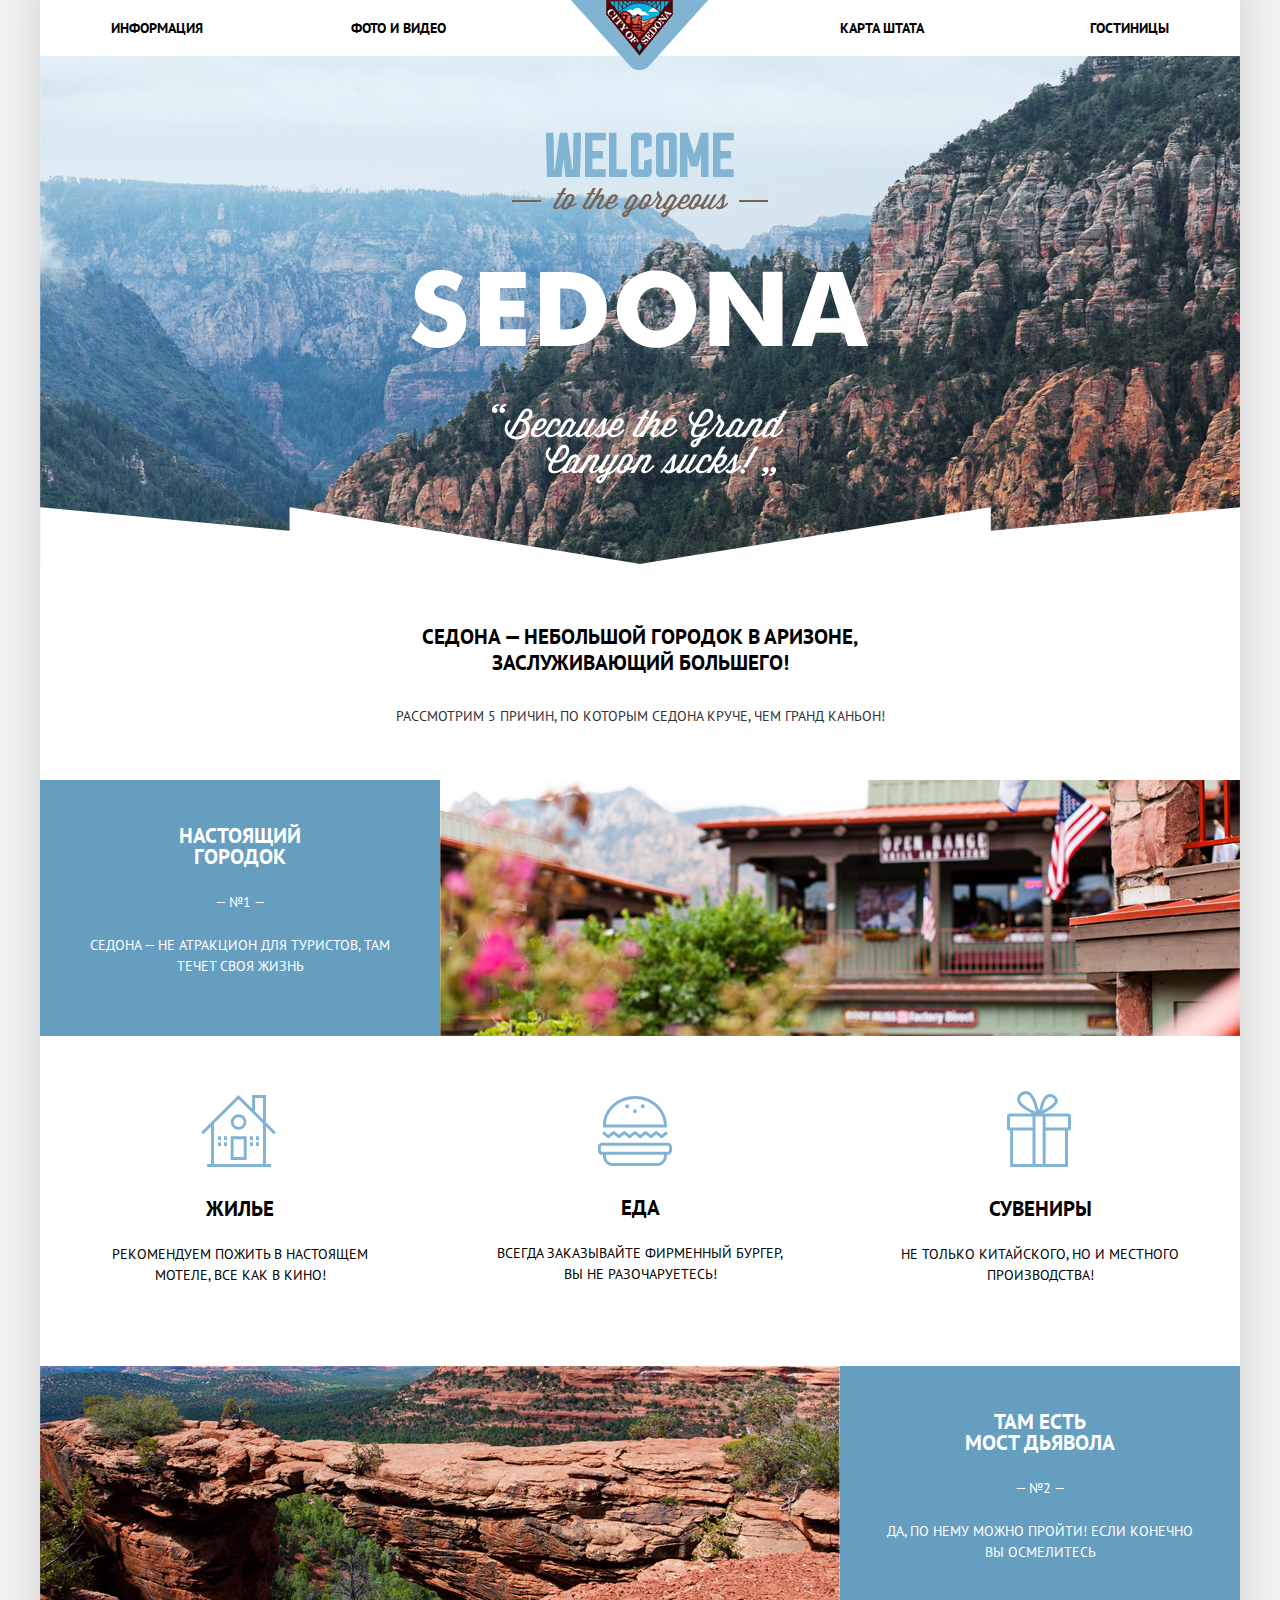
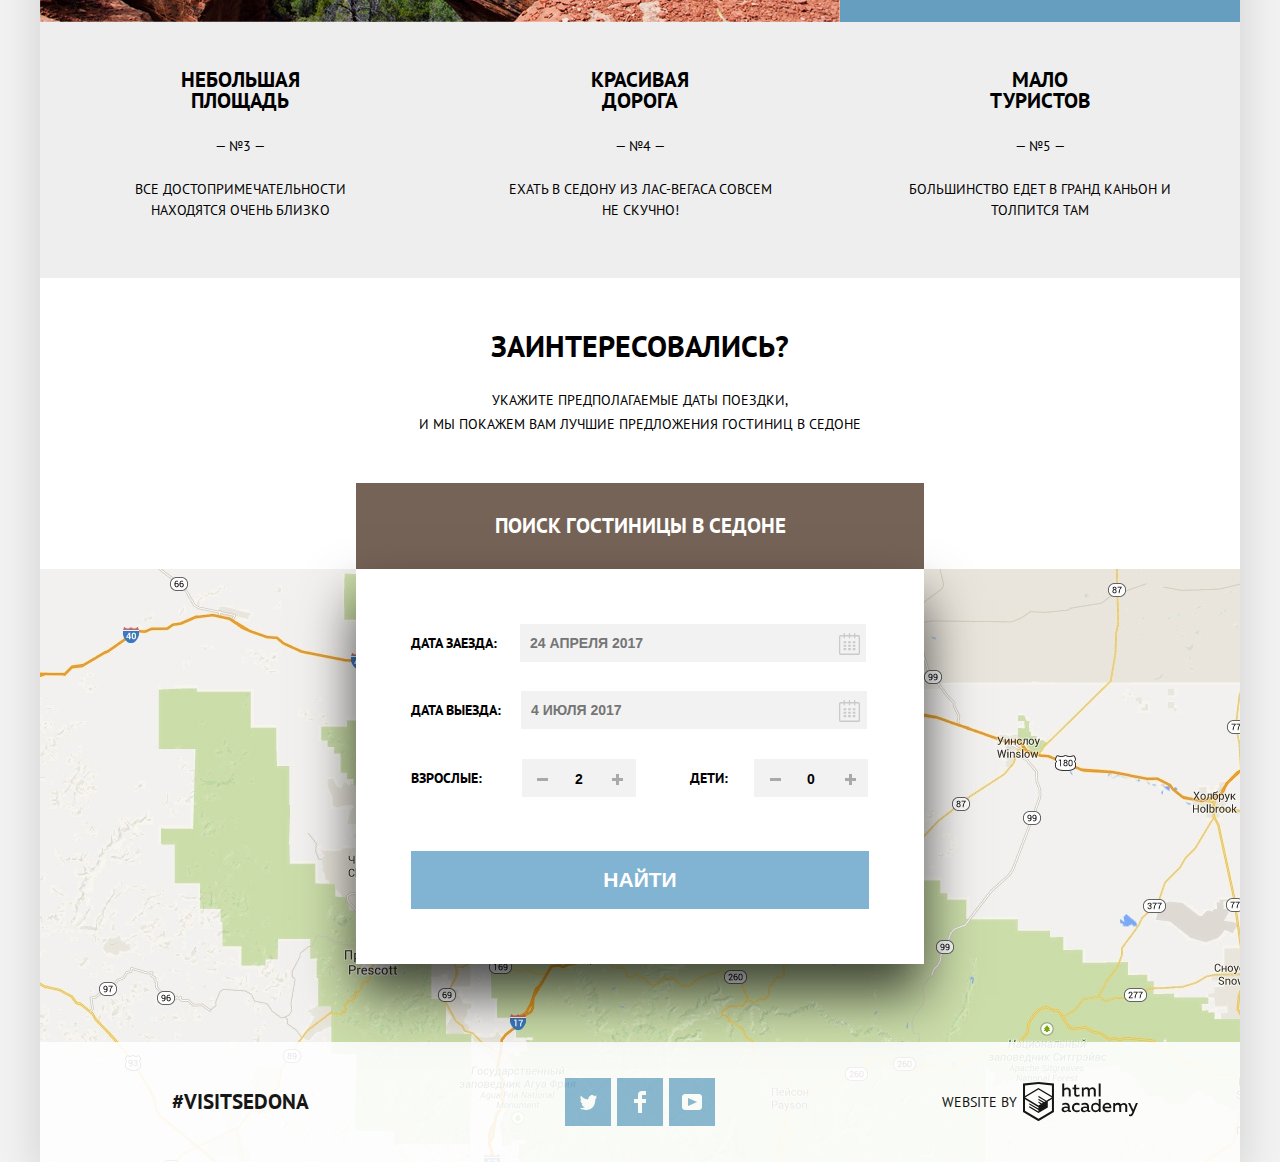
==== commit abbdb725: "Доработка по критериям" ====
--- a/index.html
+++ b/index.html
@@ -159,7 +159,8 @@
           </div>
         </section>
         <section class="map">
-          <img src="img/map.jpg" width="1200" height="590" alt="Карта месторасположения Седоны">
+          <iframe class="iframe-map" src="https://www.google.com/maps/embed?pb=!1m18!1m12!1m3!1d475957.83483896346!2d-111.94672641874268!3d34.83906897555744!2m3!1f0!2f0!3f0!3m2!1i1024!2i768!4f13.1!3m3!1m2!1s0x872da132f942b00d%3A0x5548c523fa6c8efd!2z0KHQtdC00L7QvdCwLCDQkNGA0LjQt9C-0L3QsCwg0KHQqNCQ!5e0!3m2!1sru!2sru!4v1455796462463" width="1200" height="590" style="border:0" allowfullscreen></iframe>
+          <img class="pictured-map" src="img/map.jpg" width="1200" height="590" alt="Карта месторасположения Седоны">
         </section>
       </main>
       <footer class="main-footer">
@@ -198,7 +199,7 @@
           <div class="footer-copyright">
             <span>website by</span>
             <div class="footer-img-container">
-              <a class="footer-copyright-button" href="https://htmlacademy.ru">
+              <a class="footer-copyright-button" href="https://htmlacademy.ru/intensive/htmlcss">
                 <span class="visually-hidden">HTML Academy</span>
                 <svg id="Layer_1" data-name="Layer 1" xmlns="http://www.w3.org/2000/svg" viewBox="0 0 108.08 36.85">
                   <title>logo-htmlacademy-small1</title>
--- a/css/style-min.css
+++ b/css/style-min.css
@@ -1 +1 @@
-body{margin:0;padding:0;font-size:21px;font-family:"PT Sans",Arial,sans-serif;color:#000;font-weight:400;font-style:normal;text-transform:uppercase;line-height:1;background-color:#f2f2f2}.inner-page{color:#000;background-image:none;background-color:#f9f6f3}.inner-page .main-header{margin-bottom:0}a{text-decoration:none}img{max-width:100%;height:auto}.visually-hidden:not(:focus):not(:active),input[type=checkbox].visually-hidden,input[type=radio].visually-hidden{position:absolute;width:1px;height:1px;margin:-1px;border:0;padding:0;white-space:nowrap;-webkit-clip-path:inset(100%);clip-path:inset(100%);clip:rect(0 0 0 0);overflow:hidden}.container{background-color:#fff}.cover,.main-navigation{margin:0 auto;width:1200px}.cover{box-shadow:0 0 30px 10px #dbdbdb}.main-navigation{font-size:14px;line-height:26px;font-weight:700;background-color:#fff;position:relative}.header-logo img{position:absolute;z-index:1;left:0;right:0;margin:auto}.main-navigation .container{display:-webkit-box;display:-ms-flexbox;display:flex;-ms-flex-pack:distribute;justify-content:space-around}.site-navigation{margin:0 auto;padding:0;list-style:none}.site-navigation a{display:block;padding:15px 25px;vertical-align:middle;-webkit-box-pack:justify;-ms-flex-pack:justify;justify-content:space-between;color:#000}.site-navigation a:hover{color:#81b3d2}.site-navigation a:focus{color:#766357}.site-navigation a:active{color:rgba(0,0,0,.33)}.site-navigation-left a:first-child{margin-right:98px}.site-navigation-right a:last-child{margin-left:116px}.site-navigation-left,.site-navigation-right{display:-webkit-box;display:-ms-flexbox;display:flex;-ms-flex-wrap:wrap;flex-wrap:wrap}.site-navigation-left{margin-left:46px;text-align:left;-webkit-box-pack:start;-ms-flex-pack:start;justify-content:flex-start}.site-navigation-right{margin-right:46px;text-align:right;-webkit-box-pack:end;-ms-flex-pack:end;justify-content:flex-end}.welcome-to-sedona{margin-bottom:3px}.welcome-image{text-align:center;height:565px;background-image:url(../img/intro_small_.jpg);background-position:top center;background-repeat:no-repeat}.welcome-image img{width:458px;height:352px;padding-top:76px;padding-bottom:70px}.features-promo{text-align:center;margin-bottom:51px}.features-promo h2{font-size:21px;line-height:26px;margin:0 0 27px;padding:0 300px}.features-promo p{font-size:14px;line-height:26px;color:#333}.features-list{width:100%;display:-webkit-box;display:-ms-flexbox;display:flex;-webkit-box-orient:horizontal;-webkit-box-direction:normal;-ms-flex-flow:row wrap;flex-flow:row wrap;-webkit-box-pack:start;-ms-flex-pack:start;justify-content:flex-start;counter-reset:features;text-align:center}.features-list h2{font-size:21px;line-height:21px;margin:0 0 22px}.features-list p,.features-list span{font-size:14px;line-height:21px}.features-list p{margin:22px 0 0}.feature{-webkit-box-flex:1;-ms-flex:1 1 21.33%;flex:1 1 21.33%;padding:45px 50px 40px;width:400px;-webkit-box-sizing:border-box;box-sizing:border-box}.feature.pictured{position:relative;-ms-flex-preferred-size:88.33%;flex-basis:88.33%;overflow:hidden;color:#fff;background-color:#669ec0;height:256px;display:-webkit-box;display:-ms-flexbox;display:flex;padding:0}.pictured h2{padding:0 50px}.pictured img{width:66.67%}.feature.with-icon{background-color:#fff;height:330px;padding-top:55px}.feature.with-icon.apartments{padding-top:59px}.feature.with-icon.food{padding-top:60px}.food img{margin-right:8px}.feature-logo{margin-bottom:28px;margin-right:3px}.feature.with-icon h2{padding:0;margin:0 0 25px}.feature.with-icon p{margin:0;padding:0}.filter li{margin-bottom:25px}.feature.alternative{background-color:#eee;padding:47px 60px 57px}.feature.alternative h2{padding-left:70px;padding-right:70px}.feature.right div{padding:45px 50px 40px}.feature.right img{right:0}.feature.left div{padding:45px 45px 40px}.feature.left img{-webkit-box-ordinal-group:0;-ms-flex-order:-1;order:-1;left:0}.interested-in{height:291px;display:-webkit-box;display:-ms-flexbox;display:flex;-webkit-box-orient:vertical;-webkit-box-direction:normal;-ms-flex-direction:column;flex-direction:column;text-align:center}.interested-in h3{line-height:36px;font-size:30px;font-weight:700;margin-top:50px;margin-bottom:10px}.interested-in p{font-size:14px;line-height:24px;margin-bottom:47px}.hotel-search,.search-form-title{height:88px;width:568px;margin:0 auto;position:relative}.search-form-title a{display:-webkit-inline-box;display:-ms-inline-flexbox;display:inline-flex;-webkit-box-align:center;-ms-flex-align:center;align-items:center;-webkit-box-pack:center;-ms-flex-pack:center;justify-content:center;width:568px;height:86px;text-align:center;font-size:21px;line-height:26px;font-weight:700;color:#fff;background-color:#766357}.search-form-title a:hover{background-color:#604e43}.search-form-title a:active{color:#857871;background-color:#503e33}.hotel-search{position:absolute;top:86px;left:0;padding:55px;-webkit-box-sizing:border-box;box-sizing:border-box;height:395px;text-align:center;background-color:#fff;-webkit-box-shadow:0 30px 50px rgba(0,0,0,.7);box-shadow:0 30px 50px rgba(0,0,0,.7);z-index:1;-webkit-animation:bounce .6s;animation:bounce .6s}:root .hotel-search,_:-ms-fullscreen{padding:55px 53px}.hotel-search-invisible{display:none}@-webkit-keyframes bounce{0%{-webkit-transform:translateX(-2000px);transform:translateX(-2000px)}70%{-webkit-transform:translateX(30px);transform:translateX(30px)}90%{-webkit-transform:translateX(-10px);transform:translateX(-10px)}to{-webkit-transform:translateX(0);transform:translateX(0)}}@keyframes bounce{0%{-webkit-transform:translateX(-2000px);transform:translateX(-2000px)}70%{-webkit-transform:translateX(30px);transform:translateX(30px)}90%{-webkit-transform:translateX(-10px);transform:translateX(-10px)}to{-webkit-transform:translateX(0);transform:translateX(0)}}.search-form{font-weight:700;font-size:14px;line-height:26px}.search-form .form{display:-webkit-box;display:-ms-flexbox;display:flex;-webkit-box-align:center;-ms-flex-align:center;align-items:center;-webkit-box-pack:start;-ms-flex-pack:start;justify-content:flex-start}.form-date-top{margin-left:23px}.form-date-bottom{margin-left:20px}.form:first-child{margin-bottom:29px}.separated-form{margin-top:30px}.form-half-lenght{-webkit-box-sizing:border-box;box-sizing:border-box;display:-webkit-box;display:-ms-flexbox;display:flex;-webkit-box-align:center;-ms-flex-align:center;align-items:center}.form-half-lenght:last-child{margin-left:54px}.unit-container-left{margin-left:40px}.unit-container-right{margin-left:26px}.search-form input[type=text],.unit-container input[type=text]{font-weight:700;font-size:14px;line-height:26px;color:#000;background-color:#f2f2f2;text-transform:uppercase;-webkit-box-sizing:border-box;box-sizing:border-box;width:346px;height:38px;padding:8px 32px 8px 10px;border:0}.unit-container input[type=text]{text-align:center;width:114px;padding:14px 25px 13px}.calendar{background:inherit;border:0;cursor:pointer;position:absolute;width:21px;height:22px}.calendar path{fill:#cacaca}.calendar:hover path,.footer-copyright-button path{fill:#000}.calendar:active path{fill:#81b3d2}.calendar-top{top:16%;right:70px}.calendar-bottom{top:33%;right:70px}.search-form .field{background-color:#f2f2f2}.search-form .field:hover{background-color:#ebebeb}.search-form .field:focus{background-color:#fff;outline:2px solid #e5e5e5}.left-container.minus-btn,.left-container.plus-btn,.right-container.minus-btn,.right-container.plus-btn{position:absolute;width:11px;height:11px;font-size:0;background:0 0;border:0;cursor:pointer}.left-container.minus-btn{top:205px;left:181px}.left-container.plus-btn{top:205px;left:256px}.right-container.minus-btn{top:205px;left:414px}.right-container.plus-btn{top:205px;left:489px}.minus-btn::after,.plus-btn::after,.plus-btn::before{content:"";position:absolute;top:4px;left:0;width:11px;height:3px;background-color:#a9a9a9}.plus-btn::before{top:0;left:4px;width:3px;height:11px}.minus-btn:hover::after,.plus-btn:hover::after,.plus-btn:hover::before{background-color:#000}.minus-btn:active::after,.plus-btn:active::after,.plus-btn:active::before{background-color:#81b3d2}.btn.search-btn,.main-footer .container{-webkit-box-sizing:border-box;box-sizing:border-box}.btn.search-btn{display:block;height:58px;margin:54px auto 0;font-size:21px;line-height:26px;font-weight:700;text-transform:uppercase;color:#fff;background-color:#81b3d2;border:0;outline:0;width:458px;padding:14px 10px 15px}.btn.search-btn:hover{background-color:#669ec0}.btn.search-btn:active{background-color:#5496bd;color:#88b6d1}.main-footer .container{width:1200px;padding:36px 0;-webkit-box-align:center;-ms-flex-align:center;align-items:center;-ms-flex-pack:distribute;justify-content:space-around;opacity:.9}.footer-copyright,.footer-hashtag,.footer-social{margin:0;width:256px}.footer-copyright span{display:block;margin-left:30px;font-size:14px;line-height:26px}.footer-social,.main-footer .container{display:-webkit-box;display:-ms-flexbox;display:flex;text-align:center}.footer-hashtag{font-size:21px;line-height:26px;font-weight:700;text-decoration:none;color:#000}.footer-copyright,.footer-social ul,.social-button{display:-webkit-box;display:-ms-flexbox;display:flex}.footer-social ul{-ms-flex-wrap:wrap;flex-wrap:wrap;-webkit-box-pack:justify;-ms-flex-pack:justify;justify-content:space-between;width:150px;margin:0 auto;padding:0;list-style:none}.footer-copyright,.social-button{-webkit-box-align:center;-ms-flex-align:center;align-items:center}.social-button{width:46px;height:48px;background-color:#81b3d2;-webkit-box-pack:center;-ms-flex-pack:center;justify-content:center}.social-button:hover{background-color:#669ec0}.social-button:active{background-color:#5496bd}.social-button:hover path{fill:#fff}.social-button:active path{fill:#88b6d1}.footer-copyright{-webkit-box-pack:justify;-ms-flex-pack:justify;justify-content:space-between;text-align:center}.footer-img-container{margin-right:30px;width:115px;height:41px}.footer-copyright-button:hover path{fill:#81b3d2}.footer-copyright-button:active path{fill:#c9c8c8}.main-footer-position{margin-top:-123px}a.current-page,a:active.current-page,a:hover.current-page{color:#766357}.searching-options{background-color:#554c4c;background-image:url(../img/catalog_background_img.jpg);background-repeat:no-repeat;width:1200px;height:217px}.filter{-webkit-box-sizing:border-box;box-sizing:border-box;display:-webkit-box;display:-ms-flexbox;display:flex;padding:27px 44px 31px 72px;color:#fff;font-size:14px;line-height:21px;width:1200px;height:217px}.filter fieldset{margin:0;padding:0;border:0}.filter ul,.sort ul{list-style:none}.filter legend{font-size:16px;font-weight:700;margin-bottom:11px}.filter li:last-child{margin-bottom:0}.filter-infrastructure{width:241px;margin:0 13px 0 0}.filter-type{width:247px;margin:0 239px 0 0}.filter-option{position:relative;cursor:pointer}.filter-option input[type=checkbox]+.checkbox-indicator{position:absolute;top:-2px;left:-39px;width:32px;height:32px;background-image:url(../img/checkbox-off.svg);background-repeat:no-repeat}.filter-option input[type=checkbox]:checked+.checkbox-indicator{background-image:url(../img/checkbox-on.svg)}.filter-price{margin:0;width:316px;-webkit-box-pack:end;-ms-flex-pack:end;justify-content:flex-end}.filter-price legend{margin-bottom:9px;font-weight:600;font-size:16px;line-height:21px}.price-controls{position:relative;width:314px;height:32px;margin-bottom:20px;font-size:0;border:2px solid #fff;border-radius:2px}.price-controls::after{content:"";position:absolute;top:50%;left:50%;width:2px;height:22px;background:#fff;-webkit-transform:translate(-50%,-50%);-ms-transform:translate(-50%,-50%);transform:translate(-50%,-50%)}.price-field{width:40px;padding:0;margin:0;color:inherit;font:inherit;background:0 0;border:0}.max-price,.min-price{display:inline-block;font-size:14px;vertical-align:top;cursor:pointer;line-height:32px;width:90px;padding-left:60px}.max-price{padding-right:5px}.range-controls{position:relative;margin-bottom:32px}.range-controls .scale{height:2px;background:rgba(255,255,255,.3)}.range-controls .bar{width:80%;height:2px;background-color:#fff}.range-toggle{position:absolute;top:-9px;width:4px;height:4px;cursor:pointer}.range-toggle-min{left:0}.range-toggle-max{left:80%}.filter-button.button{display:block;margin:1px 96px 1px auto;width:137px;height:36px;padding:6px 30px;font-size:14px;line-height:20px;text-transform:uppercase;text-align:center;color:#fff;background:0 0;border:2px solid #fff;border-radius:2px;outline:0;cursor:pointer}.filter-button.button:hover{color:#000;background:#fff}.search-results{-webkit-box-sizing:border-box;box-sizing:border-box;width:1200px;padding:20px 73px 20px 72px;border-bottom:1px solid #e5e5e5;margin:0;-webkit-box-pack:start;-ms-flex-pack:start;justify-content:flex-start}.number-of-coincidences,.search-results,.sort,.sort-buttons,.sort-links{display:-webkit-box;display:-ms-flexbox;display:flex}.number-of-coincidences,.sort,.sort-buttons,.sort-buttons-list,.sort-links{-webkit-box-align:center;-ms-flex-align:center;align-items:center;text-align:center}.number-of-coincidences span{font-weight:700;font-size:21px;line-height:26px}.sort{width:353px;font-size:12px;line-height:18px;margin-top:3px;margin-left:48px}.sort-links-current{color:#81b3d2}.sort-links{padding:0;width:239px;-webkit-box-pack:justify;-ms-flex-pack:justify;justify-content:space-between;margin:0 0 0 40px}.sort-links a{text-decoration:none;color:rgba(0,0,0,.3);border-bottom:1px dotted #81b3d2}.sort-links a:hover{color:#81b3d2;border-bottom:1px dotted #81b3d2}.sort-links a:active{color:#000;border:0}.sort-buttons{width:34px;margin-left:503px}.sort-buttons ul{padding:0;margin:0;list-style:none}.sort-buttons-list{-webkit-box-pack:justify;-ms-flex-pack:justify;justify-content:space-between;width:34px}.sort-buttons-up path{fill:#cacaca}.sort-buttons-up:hover path{fill:#231f20}.sort-buttons-down path,.sort-buttons-up:active path{fill:#81b3d2}.catalog ul{list-style:none}.hotel-title a{color:#000;font-weight:700;font-size:21px;line-height:26px}.hotel-title a:hover{color:#81b3d2}.hotel-title a:active{color:rgba(0,0,0,.3)}.hotel-title span{color:#333}.results-item,.results-list,.sort-buttons-list{display:-webkit-box;display:-ms-flexbox;display:flex}.results-list{-webkit-box-orient:vertical;-webkit-box-direction:normal;-ms-flex-direction:column;flex-direction:column;margin:0;list-style:none;padding:0}.results-item{-webkit-box-sizing:border-box;box-sizing:border-box;width:1200px;height:151px;padding:26px 73px;border-bottom:1px solid #e5e5e5;-webkit-box-pack:justify;-ms-flex-pack:justify;justify-content:space-between}.results-picture{width:136px;margin:4px 30px 0 0}.hotel-title span,.middle-section span,.results-item-book a,.results-item-info a,.results-item-links p{font-size:14px;line-height:21px}.results-item-info .button{color:#fff;background-color:#81b3d2}.results-item-info .button:hover{background:#669ec0}.results-item-info .button:active{color:rgba(255,255,255,.3);background:#5496bd}.results-item-book .button{color:#fff;background-color:#766357}.results-item-book .button:hover{background:#604e43}.results-item-book .button:active{color:rgba(255,255,255,.3);background:#503e33}.middle-section{margin:0;width:363px}.middle-section h3{margin:0 0 5px;padding:0}.results{width:258px;display:-webkit-box;display:-ms-flexbox;display:flex}.results-item-links p{display:inline-block;margin:0;padding:0}.results-item-links span{display:block;margin-bottom:13px}.results-left,.results-right{-webkit-box-sizing:border-box;box-sizing:border-box}.results-left{margin-right:6px;width:110px}.results-right{width:142px}.results-item-book .button,.results-item-info .button{height:27px;display:inline-block;padding:3px 16px;font:inherit;text-align:center;border:0;-webkit-box-sizing:border-box;box-sizing:border-box;vertical-align:top;text-decoration:none}.results-item-info{margin-right:6px}.rating{width:111px;margin:0 0 0 417px;text-align:right}.rating-text{font-size:14px;line-height:21px}.rating-bottom{text-align:center;vertical-align:middle;width:110px;height:27px;color:#666;background-color:#f2f2f2;margin-top:43px;margin-right:1px}.rating-top{margin-top:4px;width:110px;height:20px;display:-webkit-box;display:-ms-flexbox;display:flex;-webkit-box-pack:end;-ms-flex-pack:end;justify-content:flex-end}.rating-top svg:not(:first-child){margin-left:6px}+body{margin:0;padding:0;font-size:21px;font-family:"PT Sans",Arial,sans-serif;color:#000;font-weight:400;font-style:normal;text-transform:uppercase;line-height:1;background-color:#f2f2f2}.inner-page{color:#000;background-image:none;background-color:#f9f6f3}.inner-page .main-header{margin-bottom:0}a{text-decoration:none}img{max-width:100%;height:auto}.visually-hidden:not(:focus):not(:active),input[type=checkbox].visually-hidden,input[type=radio].visually-hidden{position:absolute;width:1px;height:1px;margin:-1px;border:0;padding:0;white-space:nowrap;-webkit-clip-path:inset(100%);clip-path:inset(100%);clip:rect(0 0 0 0);overflow:hidden}.container{background-color:#fff}.cover,.main-navigation{margin:0 auto;width:1200px}.cover{-webkit-box-shadow:0 0 30px 10px #dbdbdb;box-shadow:0 0 30px 10px #dbdbdb}.main-navigation{font-size:14px;line-height:26px;font-weight:700;background-color:#fff;position:relative}.header-logo img{position:absolute;z-index:1;left:0;right:0;margin:auto}.main-navigation .container{display:-webkit-box;display:-ms-flexbox;display:flex;-ms-flex-pack:distribute;justify-content:space-around}.site-navigation{margin:0 auto;padding:0;list-style:none}.site-navigation a{display:block;padding:15px 25px;vertical-align:middle;-webkit-box-pack:justify;-ms-flex-pack:justify;justify-content:space-between;color:#000}.site-navigation a:hover{color:#81b3d2}.site-navigation a:focus{color:#766357}.site-navigation a:active{color:rgba(0,0,0,.33)}.site-navigation-left a:first-child{margin-right:98px}.site-navigation-right a:last-child{margin-left:116px}.site-navigation-left,.site-navigation-right{display:-webkit-box;display:-ms-flexbox;display:flex;-ms-flex-wrap:wrap;flex-wrap:wrap}.site-navigation-left{margin-left:46px;text-align:left;-webkit-box-pack:start;-ms-flex-pack:start;justify-content:flex-start}.site-navigation-right{margin-right:46px;text-align:right;-webkit-box-pack:end;-ms-flex-pack:end;justify-content:flex-end}.welcome-to-sedona{margin-bottom:3px}.welcome-image{text-align:center;height:565px;background-image:url(../img/intro_small_.jpg);background-position:top center;background-repeat:no-repeat}.welcome-image img{width:458px;height:352px;padding-top:76px;padding-bottom:70px}.features-promo{text-align:center;margin-bottom:51px}.features-promo h2{font-size:21px;line-height:26px;margin:0 0 27px;padding:0 300px}.features-promo p{font-size:14px;line-height:26px;color:#333}.features-list{width:100%;display:-webkit-box;display:-ms-flexbox;display:flex;-webkit-box-orient:horizontal;-webkit-box-direction:normal;-ms-flex-flow:row wrap;flex-flow:row wrap;-webkit-box-pack:start;-ms-flex-pack:start;justify-content:flex-start;counter-reset:features;text-align:center}.features-list h2{font-size:21px;line-height:21px;margin:0 0 22px}.features-list p,.features-list span{font-size:14px;line-height:21px}.features-list p{margin:22px 0 0}.feature{-webkit-box-flex:1;-ms-flex:1 1 21.33%;flex:1 1 21.33%;padding:45px 50px 40px;width:400px;-webkit-box-sizing:border-box;box-sizing:border-box}.feature.pictured{position:relative;-ms-flex-preferred-size:88.33%;flex-basis:88.33%;overflow:hidden;color:#fff;background-color:#669ec0;height:256px;display:-webkit-box;display:-ms-flexbox;display:flex;padding:0}.pictured h2{padding:0 50px}.pictured img{width:66.67%}.feature.with-icon{background-color:#fff;height:330px;padding-top:55px}.feature.with-icon.apartments{padding-top:59px}.feature.with-icon.food{padding-top:60px}.food img{margin-right:8px}.feature-logo{margin-bottom:28px;margin-right:3px}.feature.with-icon h2{padding:0;margin:0 0 25px}.feature.with-icon p{margin:0;padding:0}.filter li{margin-bottom:25px}.feature.alternative{background-color:#eee;padding:47px 60px 57px}.feature.alternative h2{padding-left:70px;padding-right:70px}.feature.right div{padding:45px 50px 40px}.feature.right img{right:0}.feature.left div{padding:45px 45px 40px}.feature.left img{-webkit-box-ordinal-group:0;-ms-flex-order:-1;order:-1;left:0}.interested-in{height:291px;display:-webkit-box;display:-ms-flexbox;display:flex;-webkit-box-orient:vertical;-webkit-box-direction:normal;-ms-flex-direction:column;flex-direction:column;text-align:center}.interested-in h3{line-height:36px;font-size:30px;font-weight:700;margin-top:50px;margin-bottom:10px}.interested-in p{font-size:14px;line-height:24px;margin-bottom:47px}.hotel-search,.search-form-title{height:88px;width:568px;margin:0 auto;position:relative}.search-form-title a{display:-webkit-inline-box;display:-ms-inline-flexbox;display:inline-flex;-webkit-box-align:center;-ms-flex-align:center;align-items:center;-webkit-box-pack:center;-ms-flex-pack:center;justify-content:center;width:568px;height:86px;text-align:center;font-size:21px;line-height:26px;font-weight:700;color:#fff;background-color:#766357}.search-form-title a:hover{background-color:#604e43}.search-form-title a:active{color:#857871;background-color:#503e33}.hotel-search{position:absolute;top:86px;left:0;padding:55px;-webkit-box-sizing:border-box;box-sizing:border-box;height:395px;text-align:center;background-color:#fff;-webkit-box-shadow:0 30px 50px rgba(0,0,0,.7);box-shadow:0 30px 50px rgba(0,0,0,.7);z-index:2;-webkit-animation:bounce .6s;animation:bounce .6s}:root .hotel-search,_:-ms-fullscreen{padding:55px 53px}.hotel-search-invisible{display:none}@-webkit-keyframes bounce{0%{-webkit-transform:translateX(-2000px);transform:translateX(-2000px)}70%{-webkit-transform:translateX(30px);transform:translateX(30px)}90%{-webkit-transform:translateX(-10px);transform:translateX(-10px)}to{-webkit-transform:translateX(0);transform:translateX(0)}}@keyframes bounce{0%{-webkit-transform:translateX(-2000px);transform:translateX(-2000px)}70%{-webkit-transform:translateX(30px);transform:translateX(30px)}90%{-webkit-transform:translateX(-10px);transform:translateX(-10px)}to{-webkit-transform:translateX(0);transform:translateX(0)}}.search-form{font-weight:700;font-size:14px;line-height:26px}.search-form .form{display:-webkit-box;display:-ms-flexbox;display:flex;-webkit-box-align:center;-ms-flex-align:center;align-items:center;-webkit-box-pack:start;-ms-flex-pack:start;justify-content:flex-start}.form-date-top{margin-left:23px}.form-date-bottom{margin-left:20px}.form:first-child{margin-bottom:29px}.separated-form{margin-top:30px}.form-half-lenght{-webkit-box-sizing:border-box;box-sizing:border-box;display:-webkit-box;display:-ms-flexbox;display:flex;-webkit-box-align:center;-ms-flex-align:center;align-items:center}.form-half-lenght:last-child{margin-left:54px}.unit-container-left{margin-left:40px}.unit-container-right{margin-left:26px}.search-form input[type=text],.unit-container input[type=text]{font-weight:700;font-size:14px;line-height:26px;color:#000;background-color:#f2f2f2;text-transform:uppercase;-webkit-box-sizing:border-box;box-sizing:border-box;width:346px;height:38px;padding:8px 32px 8px 10px;border:0}.unit-container input[type=text]{text-align:center;width:114px;padding:14px 25px 13px}.calendar{background:inherit;border:0;cursor:pointer;position:absolute;width:21px;height:22px}.calendar path{fill:#cacaca}.calendar:hover path,.footer-copyright-button path{fill:#000}.calendar:active path{fill:#81b3d2}.calendar-top{top:16%;right:70px}.calendar-bottom{top:33%;right:70px}.search-form .field{background-color:#f2f2f2}.search-form .field:hover{background-color:#ebebeb}.search-form .field:focus{background-color:#fff;outline:2px solid #e5e5e5}.left-container.minus-btn,.left-container.plus-btn,.right-container.minus-btn,.right-container.plus-btn{position:absolute;width:11px;height:11px;font-size:0;background:0 0;border:0;cursor:pointer}.left-container.minus-btn{top:205px;left:181px}.left-container.plus-btn{top:205px;left:256px}.right-container.minus-btn{top:205px;left:414px}.right-container.plus-btn{top:205px;left:489px}.minus-btn::after,.plus-btn::after,.plus-btn::before{content:"";position:absolute;top:4px;left:0;width:11px;height:3px;background-color:#a9a9a9}.plus-btn::before{top:0;left:4px;width:3px;height:11px}.minus-btn:hover::after,.plus-btn:hover::after,.plus-btn:hover::before{background-color:#000}.minus-btn:active::after,.plus-btn:active::after,.plus-btn:active::before{background-color:#81b3d2}.btn.search-btn,.main-footer .container{-webkit-box-sizing:border-box;box-sizing:border-box}.btn.search-btn{display:block;height:58px;margin:54px auto 0;font-size:21px;line-height:26px;font-weight:700;text-transform:uppercase;color:#fff;background-color:#81b3d2;border:0;outline:0;width:458px;padding:14px 10px 15px}.btn.search-btn:hover{background-color:#669ec0}.btn.search-btn:active{background-color:#5496bd;color:#88b6d1}.map{position:relative}.pictured-map{position:absolute;top:0;left:0;z-index:0}.iframe-map{position:relative;border:0;z-index:1}.main-footer .container{width:1200px;padding:36px 0;-webkit-box-align:center;-ms-flex-align:center;align-items:center;-ms-flex-pack:distribute;justify-content:space-around;opacity:.9}.footer-copyright,.footer-hashtag,.footer-social{margin:0;width:256px}.footer-copyright span{display:block;margin-left:30px;font-size:14px;line-height:26px}.footer-social,.main-footer .container{display:-webkit-box;display:-ms-flexbox;display:flex;text-align:center}.footer-hashtag{font-size:21px;line-height:26px;font-weight:700;text-decoration:none;color:#000}.footer-copyright,.footer-social ul,.social-button{display:-webkit-box;display:-ms-flexbox;display:flex}.footer-social ul{-ms-flex-wrap:wrap;flex-wrap:wrap;-webkit-box-pack:justify;-ms-flex-pack:justify;justify-content:space-between;width:150px;margin:0 auto;padding:0;list-style:none}.footer-copyright,.social-button{-webkit-box-align:center;-ms-flex-align:center;align-items:center}.social-button{width:46px;height:48px;background-color:#81b3d2;-webkit-box-pack:center;-ms-flex-pack:center;justify-content:center}.social-button:hover{background-color:#669ec0}.social-button:active{background-color:#5496bd}.social-button:hover path{fill:#fff}.social-button:active path{fill:#88b6d1}.footer-copyright{-webkit-box-pack:justify;-ms-flex-pack:justify;justify-content:space-between;text-align:center}.footer-img-container{margin-right:30px;width:115px;height:41px}.footer-copyright-button:hover path{fill:#81b3d2}.footer-copyright-button:active path{fill:#c9c8c8}.main-footer-position{position:relative;z-index:1;margin-top:-120px}a.current-page,a:active.current-page,a:hover.current-page{color:#766357}.searching-options{background-color:#554c4c;background-image:url(../img/catalog_background_img.jpg);background-repeat:no-repeat;width:1200px;height:217px}.filter{-webkit-box-sizing:border-box;box-sizing:border-box;display:-webkit-box;display:-ms-flexbox;display:flex;padding:27px 44px 31px 72px;color:#fff;font-size:14px;line-height:21px;width:1200px;height:217px}.filter fieldset{margin:0;padding:0;border:0}.filter ul,.sort ul{list-style:none}.filter legend{font-size:16px;font-weight:700;margin-bottom:11px}.filter li:last-child{margin-bottom:0}.filter-infrastructure{width:241px;margin:0 13px 0 0}.filter-type{width:247px;margin:0 239px 0 0}.filter-option{position:relative;cursor:pointer}.filter-option input[type=checkbox]+.checkbox-indicator{position:absolute;top:-2px;left:-39px;width:32px;height:32px;background-image:url(../img/checkbox-off.svg);background-repeat:no-repeat}.filter-option input[type=checkbox]:checked+.checkbox-indicator{background-image:url(../img/checkbox-on.svg)}.filter-option input[type=checkbox]:focus+.checkbox-indicator{border-color:#663d15;outline:thin dotted;outline:5px auto -webkit-focus-ring-color}.checkbox-blocked{fill:#6a6a6a}.filter-price{margin:0;width:316px;-webkit-box-pack:end;-ms-flex-pack:end;justify-content:flex-end}.filter-price legend{margin-bottom:9px;font-weight:600;font-size:16px;line-height:21px}.price-controls{position:relative;width:314px;height:32px;margin-bottom:20px;font-size:0;border:2px solid #fff;border-radius:2px}.price-controls::after{content:"";position:absolute;top:50%;left:50%;width:2px;height:22px;background:#fff;-webkit-transform:translate(-50%,-50%);-ms-transform:translate(-50%,-50%);transform:translate(-50%,-50%)}.price-field{width:40px;padding:0;margin:0;color:inherit;font:inherit;background:0 0;border:0}.max-price,.min-price{display:inline-block;font-size:14px;vertical-align:top;cursor:pointer;line-height:32px;width:90px;padding-left:60px}.max-price{padding-right:5px}.range-controls{position:relative;margin-bottom:32px}.range-controls .scale{height:2px;background:rgba(255,255,255,.3)}.range-controls .bar{width:80%;height:2px;background-color:#fff}.range-toggle{position:absolute;top:-9px;width:4px;height:4px;cursor:pointer}.range-toggle svg:hover{width:22px;height:25px}.range-toggle-min{left:0}.range-toggle-max{left:80%}.filter-button.button{display:block;margin:1px 96px 1px auto;width:137px;height:36px;padding:6px 30px;font-size:14px;line-height:20px;text-transform:uppercase;text-align:center;color:#fff;background:0 0;border:2px solid #fff;border-radius:2px;outline:0;cursor:pointer}.filter-button.button:hover{color:#000;background:#fff}.filter-button.button:focus{border-color:#663d15;outline:thin dotted;outline:5px auto -webkit-focus-ring-color}.search-results{-webkit-box-sizing:border-box;box-sizing:border-box;width:1200px;padding:20px 73px 20px 72px;border-bottom:1px solid #e5e5e5;margin:0;-webkit-box-pack:start;-ms-flex-pack:start;justify-content:flex-start}.number-of-coincidences,.search-results,.sort,.sort-buttons,.sort-links{display:-webkit-box;display:-ms-flexbox;display:flex}.number-of-coincidences,.sort,.sort-buttons,.sort-buttons-list,.sort-links{-webkit-box-align:center;-ms-flex-align:center;align-items:center;text-align:center}.number-of-coincidences span{font-weight:700;font-size:21px;line-height:26px}.sort{width:353px;font-size:12px;line-height:18px;margin-top:3px;margin-left:48px}.sort-links-current{color:#81b3d2}.sort-links{padding:0;width:239px;-webkit-box-pack:justify;-ms-flex-pack:justify;justify-content:space-between;margin:0 0 0 40px}.sort-links a{text-decoration:none;color:rgba(0,0,0,.3);border-bottom:1px dotted #81b3d2}.sort-links a:hover{color:#81b3d2;border-bottom:1px dotted #81b3d2}.sort-links a:active{color:#000;border:0}.sort-buttons{width:34px;margin-left:503px}.sort-buttons ul{padding:0;margin:0;list-style:none}.sort-buttons-list{-webkit-box-pack:justify;-ms-flex-pack:justify;justify-content:space-between;width:34px}.sort-buttons-up path{fill:#cacaca}.sort-buttons-up:hover path{fill:#231f20}.sort-buttons-down path,.sort-buttons-up:active path{fill:#81b3d2}.catalog ul{list-style:none}.hotel-title a{color:#000;font-weight:700;font-size:21px;line-height:26px}.hotel-title a:hover{color:#81b3d2}.hotel-title a:active{color:rgba(0,0,0,.3)}.hotel-title span{color:#333}.results-item,.results-list,.sort-buttons-list{display:-webkit-box;display:-ms-flexbox;display:flex}.results-list{-webkit-box-orient:vertical;-webkit-box-direction:normal;-ms-flex-direction:column;flex-direction:column;margin:0;list-style:none;padding:0}.results-item{-webkit-box-sizing:border-box;box-sizing:border-box;width:1200px;height:151px;padding:26px 73px;border-bottom:1px solid #e5e5e5;-webkit-box-pack:justify;-ms-flex-pack:justify;justify-content:space-between}.results-picture{width:136px;margin:4px 30px 0 0}.hotel-title span,.middle-section span,.results-item-book a,.results-item-info a,.results-item-links p{font-size:14px;line-height:21px}.results-item-info .button{color:#fff;background-color:#81b3d2}.results-item-info .button:hover{background:#669ec0}.results-item-info .button:active{color:rgba(255,255,255,.3);background:#5496bd}.results-item-book .button{color:#fff;background-color:#766357}.results-item-book .button:hover{background:#604e43}.results-item-book .button:active{color:rgba(255,255,255,.3);background:#503e33}.middle-section{margin:0;width:363px}.middle-section h3{margin:0 0 5px;padding:0}.results{width:258px;display:-webkit-box;display:-ms-flexbox;display:flex}.results-item-links p{display:inline-block;margin:0;padding:0}.results-item-links span{display:block;margin-bottom:13px}.results-left,.results-right{-webkit-box-sizing:border-box;box-sizing:border-box}.results-left{margin-right:6px;width:110px}.results-right{width:142px}.results-item-book .button,.results-item-info .button{height:27px;display:inline-block;padding:3px 16px;font:inherit;text-align:center;border:0;-webkit-box-sizing:border-box;box-sizing:border-box;vertical-align:top;text-decoration:none}.results-item-info{margin-right:6px}.rating{width:111px;margin:0 0 0 417px;text-align:right}.rating-text{font-size:14px;line-height:21px}.rating-bottom{text-align:center;vertical-align:middle;width:110px;height:27px;color:#666;background-color:#f2f2f2;margin-top:43px;margin-right:1px}.rating-top{margin-top:4px;width:110px;height:20px;display:-webkit-box;display:-ms-flexbox;display:flex;-webkit-box-pack:end;-ms-flex-pack:end;justify-content:flex-end}.rating-top svg:not(:first-child){margin-left:6px}